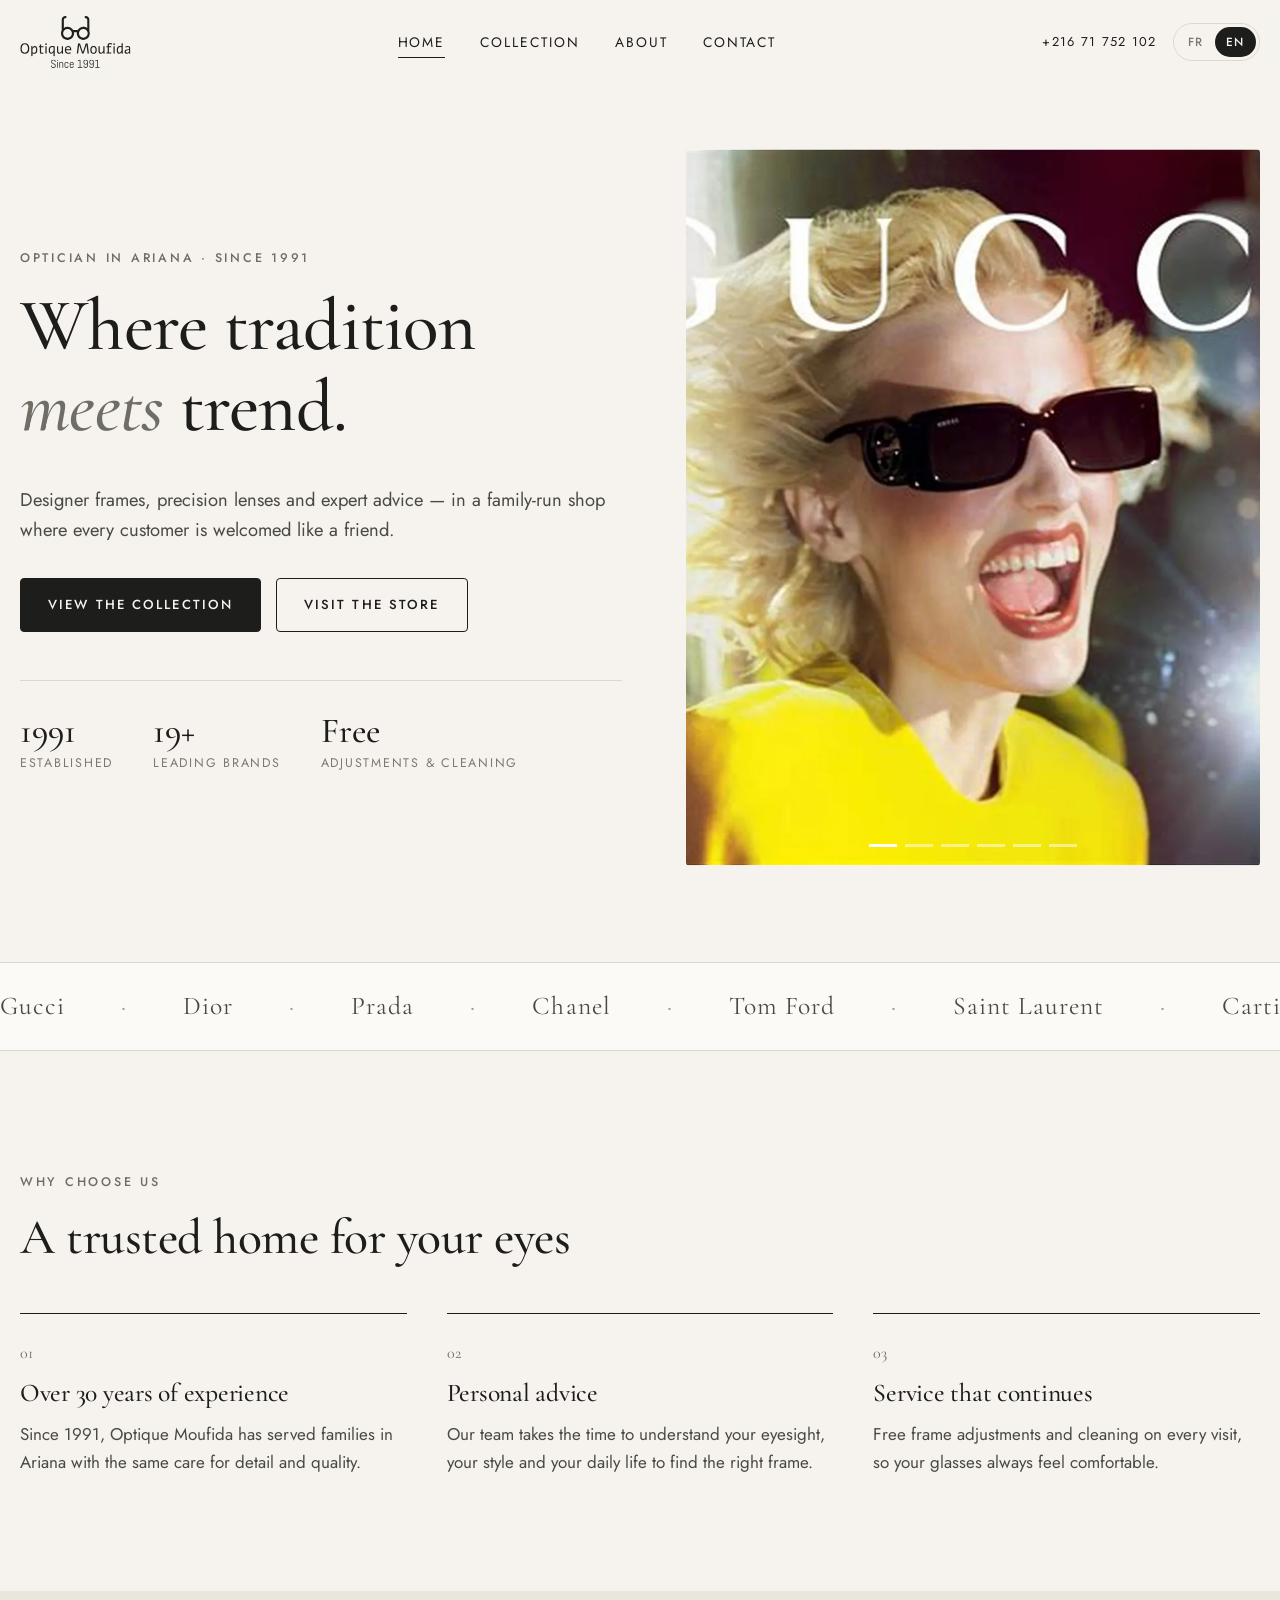
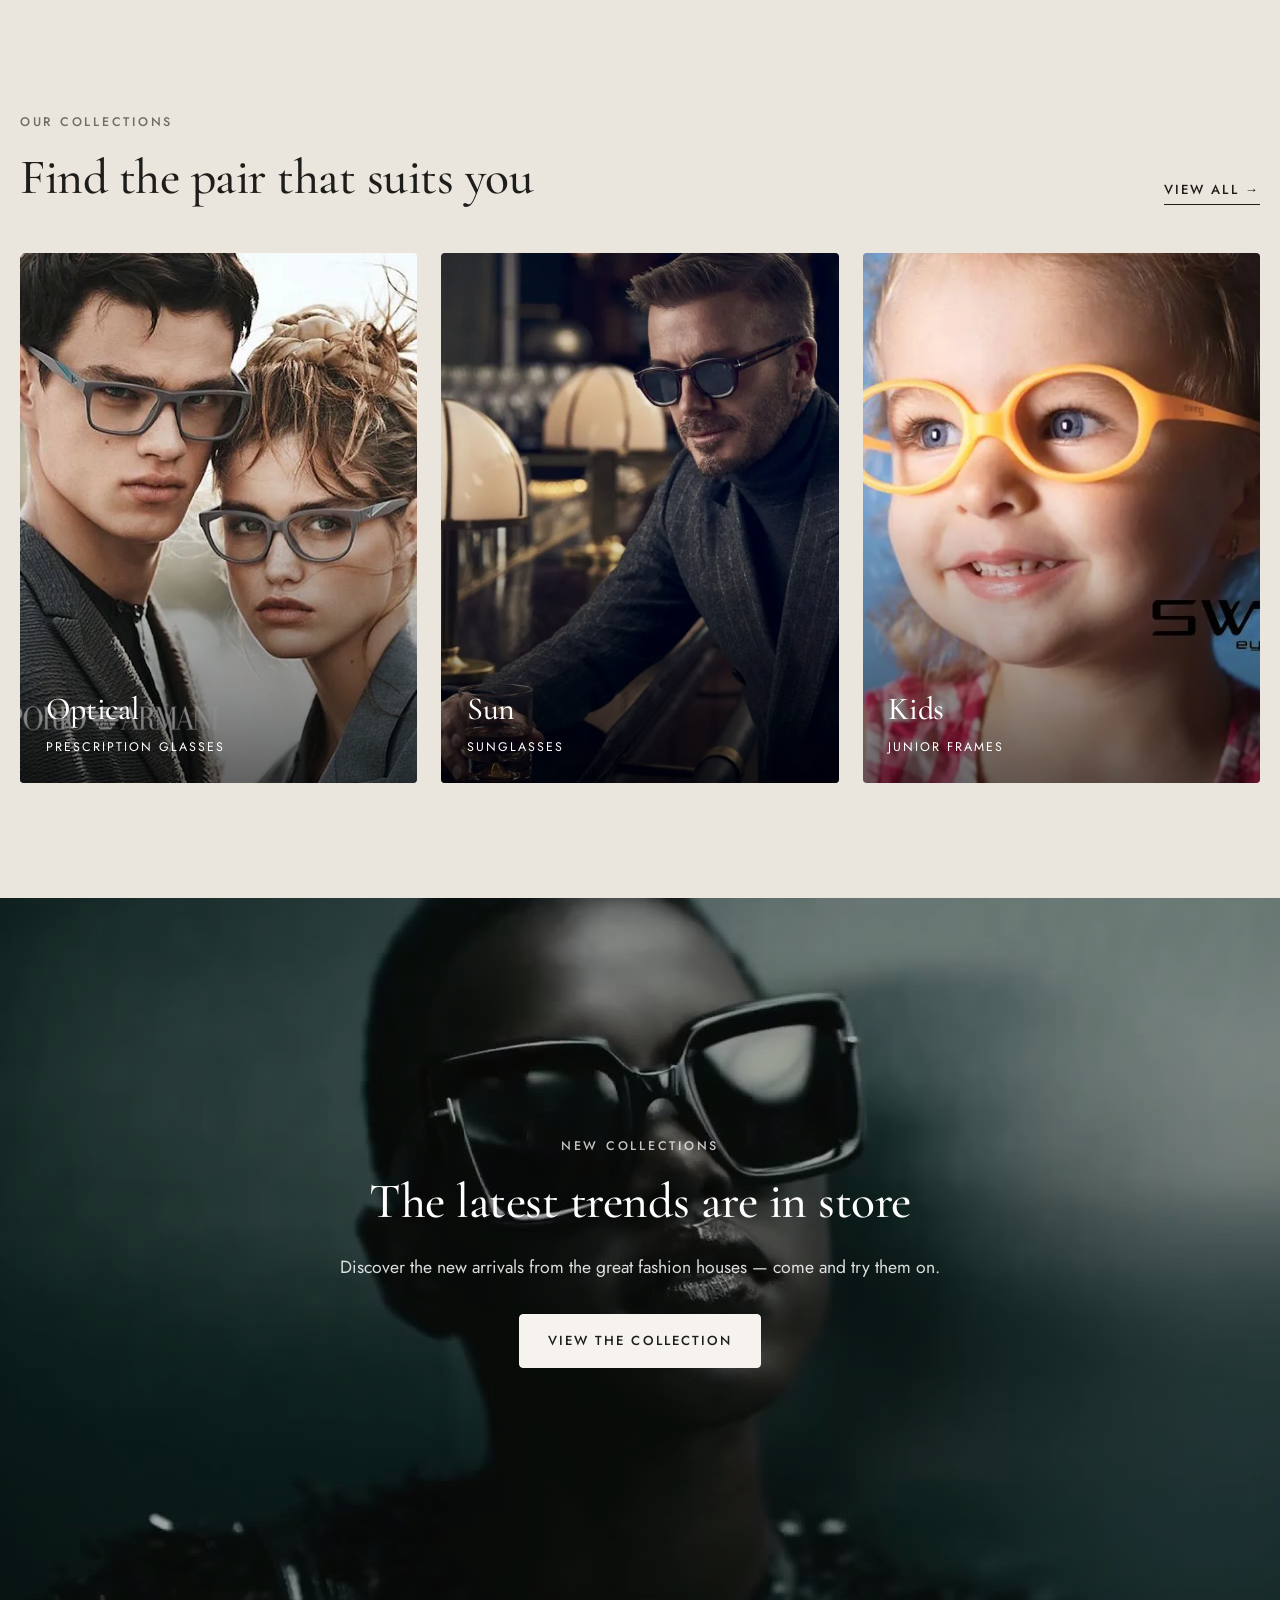
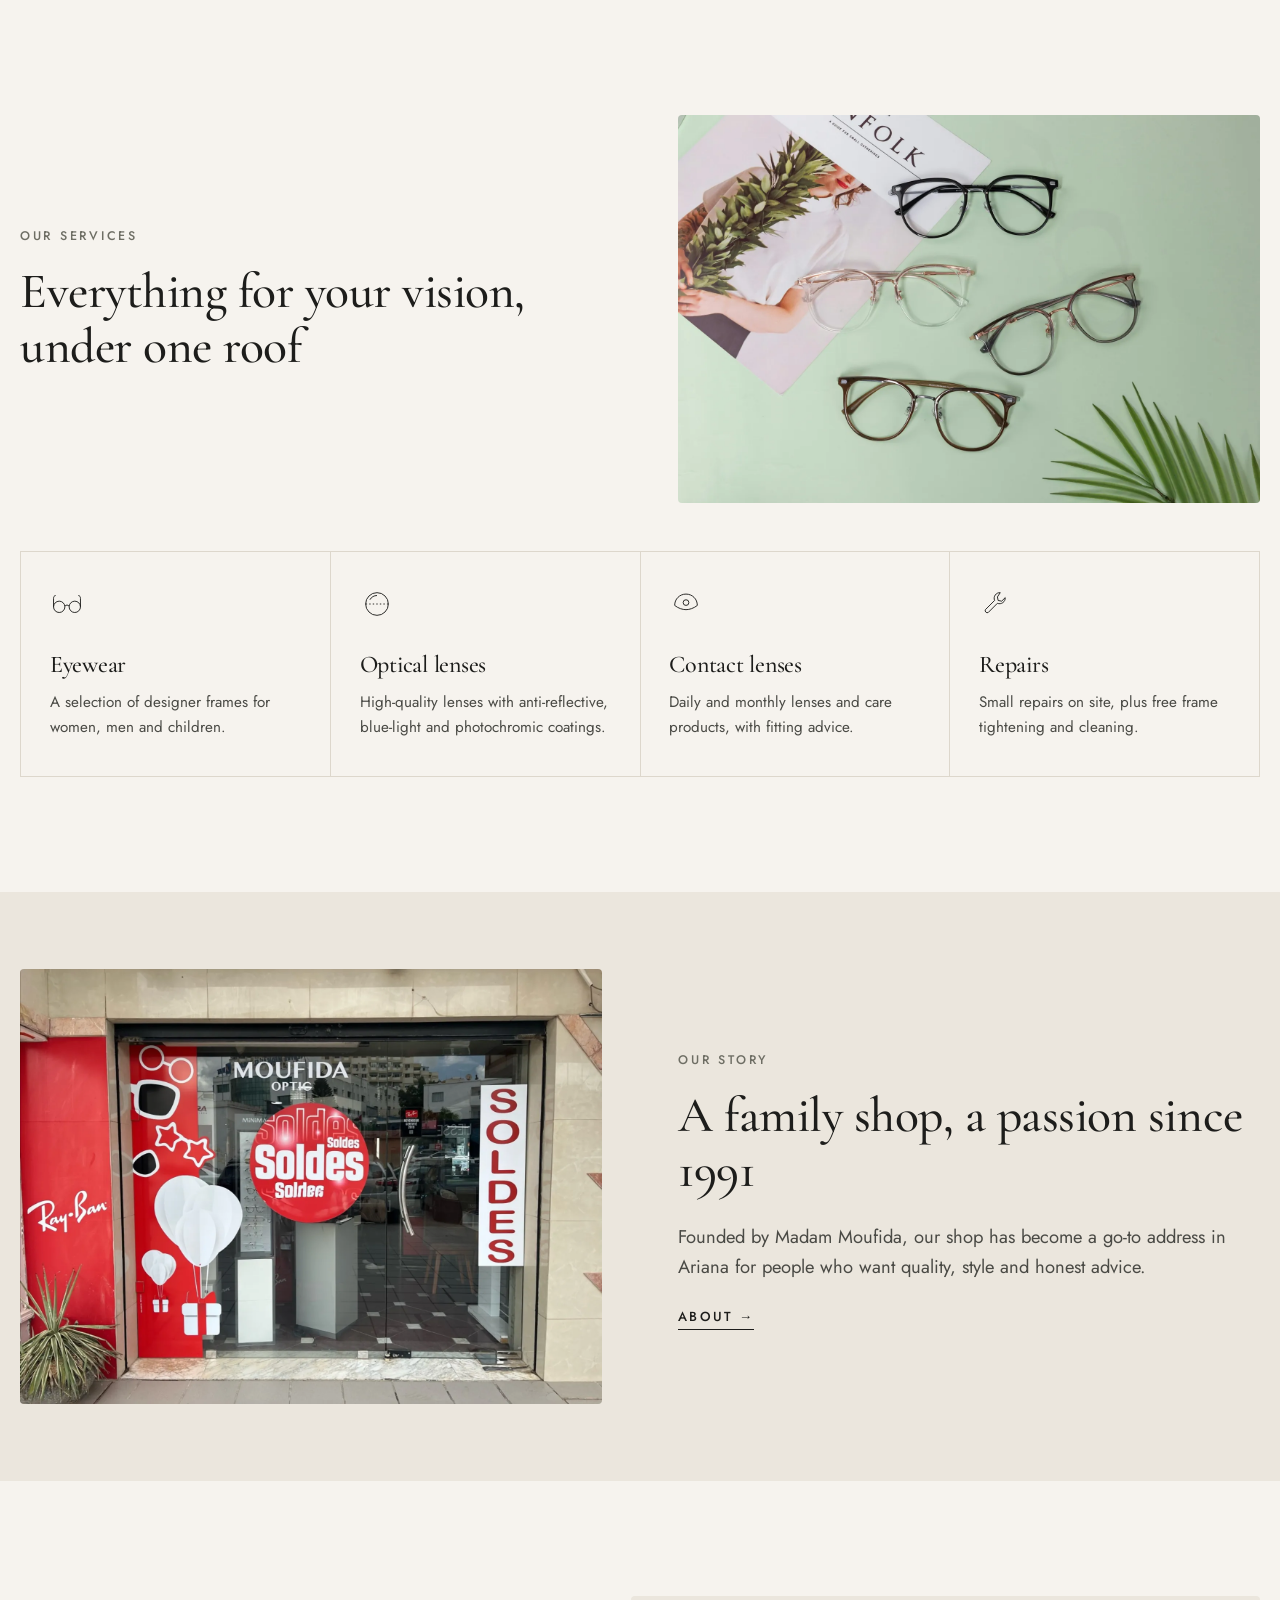
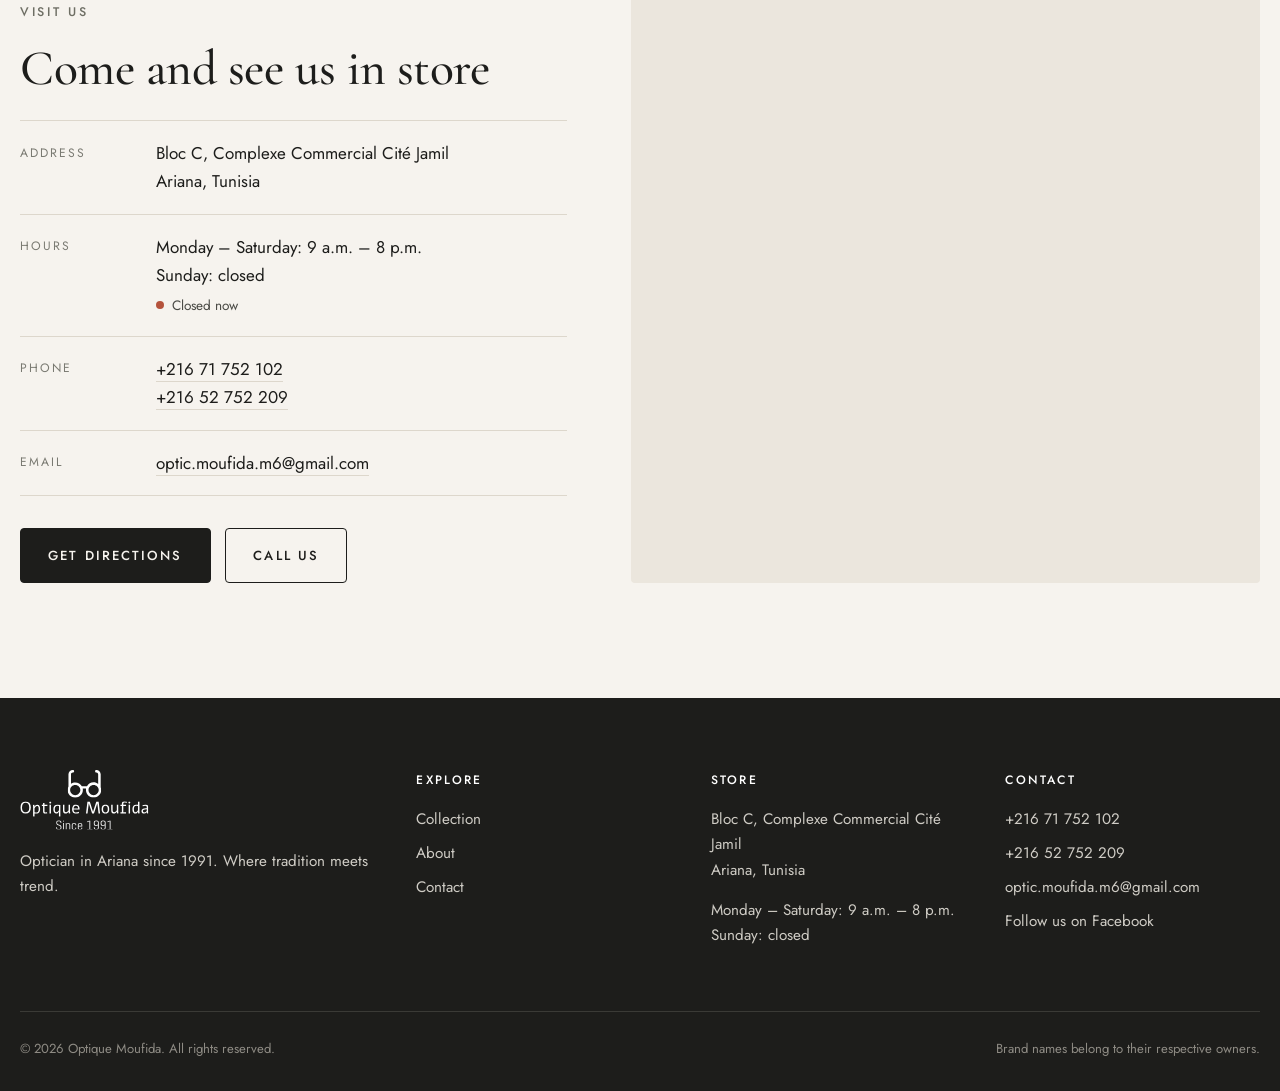
==== index.html @ 76d81406 "Bilingual (FR/EN) static website for Optique Moufida Replaces the Squarespace site: home, collection" ====
<!DOCTYPE html>
<html lang="fr" class="no-js">
<head>
<meta charset="utf-8">
<meta name="viewport" content="width=device-width, initial-scale=1">
<title>Optique Moufida — Opticien à Ariana depuis 1991</title>
<meta name="description" content="Opticien à Ariana depuis 1991 : lunettes de vue, solaires et enfants des plus grandes marques, verres correcteurs, lentilles et réparations.">
<link rel="canonical" href="https://www.opticmoufida.com/">
<meta property="og:type" content="website">
<meta property="og:title" content="Optique Moufida — Opticien à Ariana depuis 1991">
<meta property="og:description" content="Opticien à Ariana depuis 1991 : lunettes de vue, solaires et enfants des plus grandes marques, verres correcteurs, lentilles et réparations.">
<meta property="og:image" content="https://www.opticmoufida.com/assets/img/frames-flatlay.webp">
<meta property="og:url" content="https://www.opticmoufida.com/">
<meta name="theme-color" content="#f6f3ee">
<link rel="icon" type="image/png" sizes="32x32" href="/assets/img/icon-32.png">
<link rel="apple-touch-icon" href="/assets/img/icon-180.png">
<link rel="preconnect" href="https://fonts.googleapis.com">
<link rel="preconnect" href="https://fonts.gstatic.com" crossorigin>
<link href="https://fonts.googleapis.com/css2?family=Cormorant+Garamond:ital,wght@0,400;0,500;0,600;1,400;1,500&family=Jost:wght@300;400;500&display=swap" rel="stylesheet">
<link rel="stylesheet" href="/assets/css/style.css">
<script type="application/ld+json">
{"@context":"https://schema.org","@type":"Optician","name":"Optique Moufida","url":"https://www.opticmoufida.com","image":"https://www.opticmoufida.com/assets/img/store-front.webp","logo":"https://www.opticmoufida.com/assets/img/icon-512.png","telephone":"+21671752102","email":"optic.moufida.m6@gmail.com","foundingDate":"1991","address":{"@type":"PostalAddress","streetAddress":"Bloc C, Complexe Commercial Cité Jamil","addressLocality":"Ariana","addressCountry":"TN"},"geo":{"@type":"GeoCoordinates","latitude":36.8475875,"longitude":10.1664531},"openingHoursSpecification":[{"@type":"OpeningHoursSpecification","dayOfWeek":["Monday","Tuesday","Wednesday","Thursday","Friday","Saturday"],"opens":"09:00","closes":"20:00"}],"sameAs":["https://www.facebook.com/OptiqueMoufida/"]}
</script>
</head>
<body data-title="meta.home.title">
<a class="skip-link" href="#main" data-i18n="skip">Aller au contenu</a>
<header class="site-header">
  <div class="container header-inner">
    <a class="brand" href="/" aria-label="Optique Moufida"><img src="/assets/img/logo-dark.svg" alt="Optique Moufida — Since 1991" width="156" height="73"></a>
    <nav class="nav" id="site-nav" aria-label="Main">
      <a href="/" data-i18n="nav.home" aria-current="page">Accueil</a>
      <a href="/collection" data-i18n="nav.collection">Collection</a>
      <a href="/about" data-i18n="nav.about">À propos</a>
      <a href="/contact" data-i18n="nav.contact">Contact</a>
    </nav>
    <div class="header-tools">
      <a class="header-call" href="tel:+21671752102">+216 71 752 102</a>
      <div class="lang-switch" role="group" aria-label="Langue / Language">
        <button type="button" data-lang="fr" aria-pressed="true">FR</button>
        <button type="button" data-lang="en" aria-pressed="false">EN</button>
      </div>
      <button class="menu-toggle" type="button" aria-controls="site-nav" aria-expanded="false" data-i18n-attr="aria-label:nav.menu" aria-label="Menu"><span></span><span></span><span></span></button>
    </div>
  </div>
</header>

<main id="main">
<section class="hero">
  <div class="container hero-grid">
    <div>
      <span class="eyebrow" data-i18n="home.eyebrow">Opticien à Ariana · Depuis 1991</span>
      <h1 data-i18n-html="home.title">Là où la tradition <em>rencontre</em> la tendance.</h1>
      <p class="lead" data-i18n="home.lead">Montures de créateurs, verres de précision et conseils d'experts — dans une boutique familiale où chaque client est accueilli comme un ami.</p>
      <div class="btn-row">
        <a class="btn" href="/collection" data-i18n="home.cta.collection">Voir la collection</a>
        <a class="btn btn--ghost" href="#visit" data-i18n="home.cta.visit">Nous rendre visite</a>
      </div>
      <div class="hero-meta">
        <div><strong>1991</strong><span data-i18n="home.meta.years">ans d'expertise</span></div>
        <div><strong>19+</strong><span data-i18n="home.meta.brands">grandes marques</span></div>
        <div><strong data-i18n="home.meta.freeValue">Offert</strong><span data-i18n="home.meta.free">ajustage &amp; nettoyage</span></div>
      </div>
    </div>
    <div class="slideshow">
      <img src="/assets/img/hero-1.webp" alt="Gucci" class="is-active" fetchpriority="high"><img data-src="/assets/img/hero-3.webp" alt="Lacoste"><img data-src="/assets/img/hero-2.webp" alt="Dior"><img data-src="/assets/img/hero-4.webp" alt="Chanel"><img data-src="/assets/img/hero-5.webp" alt="Nano Vista"><img data-src="/assets/img/hero-6.webp" alt="Fendi">
      <div class="slide-dots"></div>
    </div>
  </div>
</section>

<div class="marquee" aria-label="Brands"><div class="marquee-track"><span>Gucci</span><span>Dior</span><span>Prada</span><span>Chanel</span><span>Tom Ford</span><span>Saint Laurent</span><span>Cartier</span><span>Fendi</span><span>Versace</span><span>Giorgio Armani</span><span>Emporio Armani</span><span>Jimmy Choo</span><span>Lacoste</span><span>Ray-Ban</span><span>Philipp Plein</span><span>David Beckham</span><span>Charriol</span><span>Polar</span><span>Nano Vista</span><span>Gucci</span><span>Dior</span><span>Prada</span><span>Chanel</span><span>Tom Ford</span><span>Saint Laurent</span><span>Cartier</span><span>Fendi</span><span>Versace</span><span>Giorgio Armani</span><span>Emporio Armani</span><span>Jimmy Choo</span><span>Lacoste</span><span>Ray-Ban</span><span>Philipp Plein</span><span>David Beckham</span><span>Charriol</span><span>Polar</span><span>Nano Vista</span></div></div>

<section class="section">
  <div class="container">
    <div class="section-head reveal">
      <div><span class="eyebrow" data-i18n="why.eyebrow">Pourquoi nous choisir</span><h2 data-i18n="why.title">Une maison de confiance pour vos yeux</h2></div>
    </div>
    <div class="features">
      <div class="feature reveal"><span class="num">01</span><h3 data-i18n="why.1.title">Plus de 30 ans d'expérience</h3><p data-i18n="why.1.text">Depuis 1991, Optique Moufida accompagne les familles d'Ariana avec le même souci du détail et de la qualité.</p></div>
      <div class="feature reveal"><span class="num">02</span><h3 data-i18n="why.2.title">Un conseil personnalisé</h3><p data-i18n="why.2.text">Notre équipe prend le temps de comprendre votre vue, votre style et votre quotidien pour trouver la monture idéale.</p></div>
      <div class="feature reveal"><span class="num">03</span><h3 data-i18n="why.3.title">Un service qui continue</h3><p data-i18n="why.3.text">Ajustage des montures et nettoyage offerts à chaque passage, pour des lunettes toujours confortables.</p></div>
    </div>
  </div>
</section>

<section class="section section--sand">
  <div class="container">
    <div class="section-head reveal">
      <div><span class="eyebrow" data-i18n="cat.eyebrow">Nos collections</span><h2 data-i18n="cat.title">Trouvez la paire qui vous ressemble</h2></div>
      <a class="link-arrow" href="/collection" data-i18n="cat.all">Tout voir</a>
    </div>
    <div class="cards">
<a class="card reveal" href="/collection#optical"><img src="/assets/img/cat-optical.webp" alt="" loading="lazy"><div class="card-body"><h3 data-i18n="cat.optical">Optique</h3><span data-i18n="cat.optical.sub">Lunettes de vue</span></div></a>
<a class="card reveal" href="/collection#sun"><img src="/assets/img/cat-sun.webp" alt="" loading="lazy"><div class="card-body"><h3 data-i18n="cat.sun">Solaire</h3><span data-i18n="cat.sun.sub">Lunettes de soleil</span></div></a>
<a class="card reveal" href="/collection#kids"><img src="/assets/img/cat-kids.webp" alt="" loading="lazy"><div class="card-body"><h3 data-i18n="cat.kids">Enfants</h3><span data-i18n="cat.kids.sub">Montures junior</span></div></a>
    </div>
  </div>
</section>

<section class="video-band">
  <video autoplay muted loop playsinline preload="metadata" poster="/assets/img/campaign-poster.jpg" aria-hidden="true">
    <source src="/assets/video/campaign.mp4" type="video/mp4">
  </video>
  <div class="content reveal">
    <span class="eyebrow" data-i18n="video.eyebrow">Nouvelles collections</span>
    <h2 data-i18n="video.title">Les dernières tendances sont en boutique</h2>
    <p data-i18n="video.text">Découvrez les nouveautés des grandes maisons, à essayer chez nous.</p>
    <div class="btn-row" style="justify-content:center"><a class="btn btn--light" href="/collection" data-i18n="home.cta.collection">Voir la collection</a></div>
  </div>
</section>

<section class="section">
  <div class="container">
    <div class="split">
      <div class="reveal">
        <span class="eyebrow" data-i18n="services.eyebrow">Nos services</span>
        <h2 data-i18n="services.title">Tout pour votre vision, sous un même toit</h2>
      </div>
      <div class="split-media reveal"><img src="/assets/img/frames-flatlay.webp" alt="" loading="lazy" width="1600" height="1068"></div>
    </div>
    <div class="services" style="margin-top:3rem">
<div class="service reveal"><svg viewBox="0 0 48 48" aria-hidden="true"><circle cx="13" cy="28" r="8"/><circle cx="35" cy="28" r="8"/><path d="M21 27c2-2 4-2 6 0M5 28V16c0-2 1-4 3-4M43 28V16c0-2-1-4-3-4"/></svg><h3 data-i18n="services.1.title">Montures</h3><p data-i18n="services.1.text">Une sélection de montures de créateurs pour femmes, hommes et enfants.</p></div>
<div class="service reveal"><svg viewBox="0 0 48 48" aria-hidden="true"><circle cx="24" cy="24" r="16"/><path d="M14 18c2-4 6-6 10-6"/><path d="M8 24h32" stroke-dasharray="2 3"/></svg><h3 data-i18n="services.2.title">Verres correcteurs</h3><p data-i18n="services.2.text">Verres de haute qualité avec traitements antireflet, anti-lumière bleue et photochromiques.</p></div>
<div class="service reveal"><svg viewBox="0 0 48 48" aria-hidden="true"><path d="M8 26c0-9 7-16 16-16s16 7 16 16"/><path d="M8 26c5 4 11 6 16 6s11-2 16-6"/><circle cx="24" cy="22" r="4"/></svg><h3 data-i18n="services.3.title">Lentilles de contact</h3><p data-i18n="services.3.text">Lentilles journalières, mensuelles et produits d'entretien, avec conseils d'adaptation.</p></div>
<div class="service reveal"><svg viewBox="0 0 48 48" aria-hidden="true"><path d="M30 8a8 8 0 0 0-8 11L9 32a3 3 0 0 0 4 4l13-13a8 8 0 0 0 11-8l-5 5-5-1-1-5z"/></svg><h3 data-i18n="services.4.title">Réparations</h3><p data-i18n="services.4.text">Petites réparations sur place, ajustage et nettoyage de vos montures offerts.</p></div>
    </div>
  </div>
</section>

<section class="section section--sand section--tight">
  <div class="container split split--reverse">
    <div class="reveal">
      <span class="eyebrow" data-i18n="about.eyebrow">Notre histoire</span>
      <h2 data-i18n="about.title">Une boutique familiale, une passion depuis 1991</h2>
      <p class="lead" data-i18n="about.lead">Fondée par Madame Moufida, notre boutique est devenue une adresse de référence à Ariana pour celles et ceux qui recherchent qualité, style et conseil sincère.</p>
      <a class="link-arrow" href="/about" data-i18n="nav.about">À propos</a>
    </div>
    <div class="split-media reveal"><img src="/assets/img/store-front.webp" alt="Optique Moufida — vitrine" loading="lazy" width="1600" height="1199"></div>
  </div>
</section>

<section class="section" id="visit">
  <div class="container visit-grid">
    <div class="reveal">
      <span class="eyebrow" data-i18n="visit.eyebrow">Nous rendre visite</span>
      <h2 data-i18n="visit.title">Passez nous voir en boutique</h2>
      <ul class="info-list">
        <li><span class="label" data-i18n="visit.address">Adresse</span><span data-i18n-html="visit.addressValue">Bloc C, Complexe Commercial Cité Jamil<br>Ariana, Tunisie</span></li>
        <li><span class="label" data-i18n="visit.hours">Horaires</span><span><span data-i18n-html="visit.hoursValue">Lundi – Samedi : 9h00 – 20h00<br>Dimanche : fermé</span><br><span class="open-status"></span></span></li>
        <li><span class="label" data-i18n="visit.phone">Téléphone</span><span><a href="tel:+21671752102">+216 71 752 102</a><br><a href="tel:+21652752209">+216 52 752 209</a></span></li>
        <li><span class="label" data-i18n="visit.email">E-mail</span><span><a href="mailto:optic.moufida.m6@gmail.com">optic.moufida.m6@gmail.com</a></span></li>
      </ul>
      <div class="btn-row">
        <a class="btn" href="https://www.google.com/maps/dir/?api=1&destination=36.8475875,10.1664531" target="_blank" rel="noopener" data-i18n="visit.directions">Itinéraire</a>
        <a class="btn btn--ghost" href="tel:+21671752102" data-i18n="visit.call">Appeler</a>
      </div>
    </div>
    <div class="map reveal">
      <iframe src="https://www.google.com/maps?q=36.8475875,10.1664531&z=17&output=embed" loading="lazy" referrerpolicy="no-referrer-when-downgrade" title="Optique Moufida — Google Maps"></iframe>
    </div>
  </div>
</section>

</main>
<footer class="site-footer">
  <div class="container">
    <div class="footer-grid">
      <div>
        <img src="/assets/img/logo-white.svg" alt="Optique Moufida" width="128" height="60">
        <p data-i18n="footer.tagline">Opticien à Ariana depuis 1991. Là où la tradition rencontre la tendance.</p>
      </div>
      <div>
        <h4 data-i18n="footer.explore">Explorer</h4>
        <ul>
          <li><a href="/collection" data-i18n="nav.collection">Collection</a></li>
          <li><a href="/about" data-i18n="nav.about">À propos</a></li>
          <li><a href="/contact" data-i18n="nav.contact">Contact</a></li>
        </ul>
      </div>
      <div>
        <h4 data-i18n="footer.visit">Boutique</h4>
        <p data-i18n-html="visit.addressValue">Bloc C, Complexe Commercial Cité Jamil<br>Ariana, Tunisie</p>
        <p data-i18n-html="visit.hoursValue">Lundi – Samedi : 9h00 – 20h00<br>Dimanche : fermé</p>
      </div>
      <div>
        <h4 data-i18n="footer.contact">Contact</h4>
        <ul>
          <li><a href="tel:+21671752102">+216 71 752 102</a></li>
          <li><a href="tel:+21652752209">+216 52 752 209</a></li>
          <li><a href="mailto:optic.moufida.m6@gmail.com">optic.moufida.m6@gmail.com</a></li>
          <li><a href="https://www.facebook.com/OptiqueMoufida/" target="_blank" rel="noopener" data-i18n="footer.follow">Suivez-nous sur Facebook</a></li>
        </ul>
      </div>
    </div>
    <div class="footer-bottom">
      <span>© <span data-year>2026</span> Optique Moufida. <span data-i18n="footer.rights">Tous droits réservés.</span></span>
      <span data-i18n="footer.brands">Les marques citées appartiennent à leurs propriétaires respectifs.</span>
    </div>
  </div>
</footer>
<script src="/assets/js/i18n.js"></script>
<script src="/assets/js/main.js"></script>
</body>
</html>
---- assets/css/style.css ----
/* Optique Moufida — site styles */
:root {
  --ivory: #f6f3ee;
  --paper: #fbfaf7;
  --sand: #ebe6dd;
  --ink: #1d1d1b;
  --ink-soft: #4a4a45;
  --muted: #7a7a72;
  --taupe: #97978d;
  --taupe-dark: #6e6e64;
  --line: #ddd7cc;
  --gold: #b08d57;
  --radius: 4px;
  --max: 1240px;
  --serif: "Cormorant Garamond", Georgia, "Times New Roman", serif;
  --sans: "Jost", "Helvetica Neue", Arial, sans-serif;
}

*, *::before, *::after { box-sizing: border-box; }
html { scroll-behavior: smooth; -webkit-text-size-adjust: 100%; }
body {
  margin: 0;
  background: var(--ivory);
  color: var(--ink);
  font-family: var(--sans);
  font-size: 17px;
  line-height: 1.65;
  font-weight: 400;
  -webkit-font-smoothing: antialiased;
}
img, video { max-width: 100%; display: block; }
a { color: inherit; }
p { margin: 0 0 1em; }

h1, h2, h3 {
  font-family: var(--serif);
  font-weight: 500;
  line-height: 1.1;
  margin: 0 0 .5em;
  letter-spacing: -.01em;
}
h1 { font-size: clamp(2.6rem, 6vw, 4.6rem); }
h2 { font-size: clamp(2rem, 4vw, 3.1rem); }
h3 { font-size: 1.6rem; }

.eyebrow {
  display: inline-block;
  font-size: .78rem;
  letter-spacing: .22em;
  text-transform: uppercase;
  color: var(--taupe-dark);
  margin-bottom: 1.1rem;
  font-weight: 500;
}
.lead { font-size: 1.15rem; color: var(--ink-soft); max-width: 36em; }

.container { width: min(100% - 2.5rem, var(--max)); margin-inline: auto; }
.section { padding: clamp(4rem, 9vw, 7.5rem) 0; }
.section--tight { padding: clamp(3rem, 6vw, 5rem) 0; }
.section--sand { background: var(--sand); }
.section--dark { background: var(--ink); color: var(--ivory); }
.section--dark .eyebrow { color: var(--taupe); }
.section-head { display: flex; justify-content: space-between; align-items: end; gap: 2rem; margin-bottom: 3rem; flex-wrap: wrap; }
.section-head h2 { margin: 0; }
.center { text-align: center; }
.center .lead { margin-inline: auto; }

.skip-link { position: absolute; left: -999px; top: 0; background: var(--ink); color: #fff; padding: .6rem 1rem; z-index: 100; }
.skip-link:focus { left: 1rem; }

/* Buttons */
.btn {
  display: inline-flex; align-items: center; gap: .6rem;
  padding: .95rem 1.7rem;
  border: 1px solid var(--ink);
  background: var(--ink); color: var(--ivory);
  text-decoration: none; font-size: .82rem; letter-spacing: .16em; text-transform: uppercase; font-weight: 500;
  border-radius: var(--radius);
  transition: background .25s, color .25s, border-color .25s;
  cursor: pointer;
}
.btn:hover { background: transparent; color: var(--ink); }
.btn--ghost { background: transparent; color: var(--ink); }
.btn--ghost:hover { background: var(--ink); color: var(--ivory); }
.btn--light { background: var(--ivory); color: var(--ink); border-color: var(--ivory); }
.btn--light:hover { background: transparent; color: var(--ivory); }
.btn-row { display: flex; gap: .9rem; flex-wrap: wrap; margin-top: 2rem; }
.link-arrow { text-decoration: none; font-size: .82rem; letter-spacing: .16em; text-transform: uppercase; font-weight: 500; border-bottom: 1px solid currentColor; padding-bottom: .2rem; }
.link-arrow::after { content: " →"; }

/* Header */
.site-header {
  position: sticky; top: 0; z-index: 50;
  background: rgba(246, 243, 238, .92);
  backdrop-filter: blur(10px); -webkit-backdrop-filter: blur(10px);
  border-bottom: 1px solid transparent;
  transition: border-color .3s;
}
.site-header.is-scrolled { border-bottom-color: var(--line); }
.header-inner { display: flex; align-items: center; justify-content: space-between; height: 84px; gap: 1.5rem; }
.brand { display: flex; align-items: center; text-decoration: none; }
.brand img { height: 52px; width: auto; }
.nav { display: flex; align-items: center; gap: 2.2rem; }
.nav a { text-decoration: none; font-size: .86rem; letter-spacing: .14em; text-transform: uppercase; position: relative; padding: .3rem 0; }
.nav a::after { content: ""; position: absolute; left: 0; bottom: 0; width: 0; height: 1px; background: currentColor; transition: width .3s; }
.nav a:hover::after, .nav a[aria-current="page"]::after { width: 100%; }
.header-tools { display: flex; align-items: center; gap: 1rem; }
.lang-switch { display: flex; border: 1px solid var(--line); border-radius: 999px; padding: 3px; }
.lang-switch button {
  border: 0; background: transparent; font: inherit; font-size: .74rem; letter-spacing: .12em; font-weight: 500;
  padding: .35rem .7rem; border-radius: 999px; cursor: pointer; color: var(--muted);
}
.lang-switch button[aria-pressed="true"] { background: var(--ink); color: var(--ivory); }
.header-call { font-size: .8rem; letter-spacing: .1em; text-decoration: none; white-space: nowrap; }
.menu-toggle { display: none; background: none; border: 0; width: 44px; height: 44px; cursor: pointer; padding: 10px; }
.menu-toggle span { display: block; height: 1.5px; background: var(--ink); margin: 6px 0; transition: transform .3s, opacity .3s; }
.menu-open .menu-toggle span:nth-child(1) { transform: translateY(7.5px) rotate(45deg); }
.menu-open .menu-toggle span:nth-child(2) { opacity: 0; }
.menu-open .menu-toggle span:nth-child(3) { transform: translateY(-7.5px) rotate(-45deg); }

/* Hero */
.hero { padding: clamp(2rem, 5vw, 4rem) 0 clamp(4rem, 8vw, 6rem); }
.hero-grid { display: grid; grid-template-columns: 1.05fr 1fr; gap: clamp(2rem, 5vw, 5rem); align-items: center; }
.hero h1 em { font-style: italic; color: var(--taupe-dark); }
.hero-meta { display: flex; gap: 2.5rem; margin-top: 3rem; padding-top: 2rem; border-top: 1px solid var(--line); flex-wrap: wrap; }
.hero-meta strong { display: block; font-family: var(--serif); font-size: 2.2rem; font-weight: 500; line-height: 1; }
.hero-meta span { font-size: .78rem; letter-spacing: .14em; text-transform: uppercase; color: var(--muted); }
.slideshow { position: relative; aspect-ratio: 4 / 5; overflow: hidden; border-radius: var(--radius); background: var(--sand); }
.slideshow img { position: absolute; inset: 0; width: 100%; height: 100%; object-fit: cover; opacity: 0; transition: opacity 1.4s ease, transform 7s ease; transform: scale(1.06); }
.slideshow img.is-active { opacity: 1; transform: scale(1); }
.slide-dots { position: absolute; bottom: 1.2rem; left: 50%; transform: translateX(-50%); display: flex; gap: .5rem; z-index: 2; }
.slide-dots button { width: 28px; height: 3px; border: 0; padding: 0; background: rgba(255,255,255,.5); cursor: pointer; }
.slide-dots button.is-active { background: #fff; }

/* Brands marquee */
.marquee { border-block: 1px solid var(--line); overflow: hidden; padding: 1.4rem 0; background: var(--paper); }
.marquee-track { display: flex; gap: 3.5rem; width: max-content; animation: marquee 45s linear infinite; }
.marquee-track span { font-family: var(--serif); font-size: 1.6rem; white-space: nowrap; color: var(--ink-soft); letter-spacing: .04em; }
.marquee-track span::after { content: "·"; margin-left: 3.5rem; color: var(--taupe); }
@keyframes marquee { to { transform: translateX(-50%); } }

/* Features */
.features { display: grid; grid-template-columns: repeat(3, 1fr); gap: 2.5rem; }
.feature { border-top: 1px solid var(--ink); padding-top: 1.6rem; }
.feature .num { font-family: var(--serif); font-size: 1rem; color: var(--taupe-dark); display: block; margin-bottom: .8rem; }
.feature p { color: var(--ink-soft); margin: 0; }

/* Category cards */
.cards { display: grid; grid-template-columns: repeat(3, 1fr); gap: 1.5rem; }
.card { position: relative; display: block; overflow: hidden; border-radius: var(--radius); aspect-ratio: 3 / 4; text-decoration: none; color: #fff; background: var(--sand); }
.card img { width: 100%; height: 100%; object-fit: cover; transition: transform 1s ease; }
.card:hover img { transform: scale(1.05); }
.card::after { content: ""; position: absolute; inset: 0; background: linear-gradient(to top, rgba(0,0,0,.6), rgba(0,0,0,0) 55%); }
.card-body { position: absolute; left: 1.6rem; right: 1.6rem; bottom: 1.5rem; z-index: 1; }
.card-body h3 { margin: 0 0 .3rem; font-size: 2rem; }
.card-body span { font-size: .78rem; letter-spacing: .16em; text-transform: uppercase; }

/* Split */
.split { display: grid; grid-template-columns: 1fr 1fr; gap: clamp(2rem, 6vw, 6rem); align-items: center; }
.split--reverse > :first-child { order: 2; }
.split-media { border-radius: var(--radius); overflow: hidden; }
.split-media img { width: 100%; height: 100%; object-fit: cover; }

/* Services */
.services { display: grid; grid-template-columns: repeat(4, 1fr); gap: 1px; background: var(--line); border: 1px solid var(--line); }
.service { background: var(--ivory); padding: 2.2rem 1.8rem; }
.service svg { width: 34px; height: 34px; stroke: var(--ink); fill: none; stroke-width: 1.3; margin-bottom: 1.4rem; }
.service h3 { font-size: 1.5rem; }
.service p { font-size: .95rem; color: var(--ink-soft); margin: 0; }

/* Video */
.video-band { position: relative; min-height: 78vh; display: grid; place-items: center; overflow: hidden; color: #fff; text-align: center; background: #111; }
.video-band video { position: absolute; inset: 0; width: 100%; height: 100%; object-fit: cover; opacity: .62; }
.video-band .content { position: relative; z-index: 1; padding: 2rem; max-width: 760px; }
.video-band .eyebrow { color: rgba(255,255,255,.75); }
.video-band p { color: rgba(255,255,255,.85); font-size: 1.1rem; }

/* Visit */
.visit-grid { display: grid; grid-template-columns: 1fr 1.15fr; gap: clamp(2rem, 5vw, 4.5rem); align-items: stretch; }
.info-list { list-style: none; padding: 0; margin: 0; }
.info-list li { display: grid; grid-template-columns: 120px 1fr; gap: 1rem; padding: 1.15rem 0; border-bottom: 1px solid var(--line); }
.info-list li:first-child { border-top: 1px solid var(--line); }
.info-list .label { font-size: .76rem; letter-spacing: .16em; text-transform: uppercase; color: var(--muted); padding-top: .2rem; }
.info-list a { text-decoration: none; border-bottom: 1px solid var(--line); }
.info-list a:hover { border-color: var(--ink); }
.open-status { display: inline-flex; align-items: center; gap: .5rem; font-size: .85rem; margin-top: .3rem; color: var(--ink-soft); }
.open-status::before { content: ""; width: 8px; height: 8px; border-radius: 50%; background: var(--muted); }
.open-status.is-open::before { background: #4f8a4f; }
.open-status.is-closed::before { background: #b5533c; }
.map { border-radius: var(--radius); overflow: hidden; min-height: 420px; background: var(--sand); }
.map iframe { width: 100%; height: 100%; min-height: 420px; border: 0; filter: grayscale(.35) contrast(1.02); }

/* Page hero */
.page-hero { padding: clamp(3rem, 7vw, 5.5rem) 0 clamp(2rem, 4vw, 3rem); }
.page-hero h1 { max-width: 14em; }
.banner { aspect-ratio: 7 / 2; overflow: hidden; border-radius: var(--radius); }
.banner img { width: 100%; height: 100%; object-fit: cover; object-position: center 40%; }

/* Collection */
.filters { display: flex; gap: .6rem; flex-wrap: wrap; margin-bottom: 2.5rem; }
.filters button {
  font: inherit; font-size: .8rem; letter-spacing: .14em; text-transform: uppercase; font-weight: 500;
  padding: .7rem 1.3rem; border: 1px solid var(--line); background: transparent; border-radius: 999px; cursor: pointer; color: var(--ink-soft);
  transition: all .2s;
}
.filters button:hover { border-color: var(--ink); color: var(--ink); }
.filters button[aria-pressed="true"] { background: var(--ink); border-color: var(--ink); color: var(--ivory); }
.gallery { columns: 3 280px; column-gap: 1.25rem; }
.gallery figure { margin: 0 0 1.25rem; break-inside: avoid; position: relative; overflow: hidden; border-radius: var(--radius); cursor: zoom-in; background: var(--sand); }
.gallery figure.is-hidden { display: none; }
.gallery img { width: 100%; height: auto; transition: transform .8s ease; }
.gallery figure:hover img { transform: scale(1.04); }
.gallery figcaption {
  position: absolute; left: 0; right: 0; bottom: 0; padding: 2.5rem 1.1rem .95rem; color: #fff;
  background: linear-gradient(to top, rgba(0,0,0,.55), transparent);
  display: flex; justify-content: space-between; align-items: end; gap: 1rem;
}
.gallery figcaption strong { font-family: var(--serif); font-weight: 500; font-size: 1.35rem; line-height: 1.1; }
.gallery figcaption span { font-size: .7rem; letter-spacing: .14em; text-transform: uppercase; opacity: .9; }
.brand-list { display: grid; grid-template-columns: repeat(auto-fill, minmax(190px, 1fr)); border-top: 1px solid var(--line); border-left: 1px solid var(--line); }
.brand-list li { list-style: none; padding: 1.5rem 1rem; border-right: 1px solid var(--line); border-bottom: 1px solid var(--line); font-family: var(--serif); font-size: 1.4rem; text-align: center; }
.brand-list { padding: 0; margin: 0; }
.notice { background: var(--paper); border: 1px solid var(--line); padding: 1.6rem 1.8rem; border-radius: var(--radius); display: flex; gap: 1.5rem; align-items: center; justify-content: space-between; flex-wrap: wrap; margin-bottom: 3rem; }
.notice p { margin: 0; color: var(--ink-soft); max-width: 46em; }

/* Lightbox */
.lightbox { position: fixed; inset: 0; background: rgba(20,20,18,.94); z-index: 100; display: none; align-items: center; justify-content: center; padding: 3rem 1rem; }
.lightbox.is-open { display: flex; }
.lightbox img { max-height: 86vh; max-width: min(92vw, 1100px); width: auto; border-radius: var(--radius); }
.lightbox-caption { position: absolute; bottom: 1.2rem; left: 0; right: 0; text-align: center; color: #eee; font-family: var(--serif); font-size: 1.3rem; }
.lightbox button { position: absolute; background: none; border: 0; color: #fff; font-size: 2.2rem; cursor: pointer; width: 56px; height: 56px; line-height: 1; }
.lb-close { top: .6rem; right: .8rem; }
.lb-prev { left: .5rem; top: 50%; transform: translateY(-50%); }
.lb-next { right: .5rem; top: 50%; transform: translateY(-50%); }

/* About */
.quote { font-family: var(--serif); font-size: clamp(1.8rem, 3.6vw, 2.8rem); line-height: 1.25; font-style: italic; max-width: 26em; margin: 0 auto; text-align: center; }
.team { display: grid; grid-template-columns: repeat(auto-fit, minmax(200px, 1fr)); gap: 1.25rem; }
.member { padding: 1.8rem 1.5rem; background: var(--paper); border: 1px solid var(--line); border-radius: var(--radius); }
.member .initials { width: 56px; height: 56px; border-radius: 50%; background: var(--taupe); color: #fff; display: grid; place-items: center; font-family: var(--serif); font-size: 1.4rem; margin-bottom: 1.1rem; }
.member h3 { font-size: 1.35rem; margin-bottom: .2rem; }
.member span { font-size: .78rem; letter-spacing: .14em; text-transform: uppercase; color: var(--muted); }
.timeline { display: grid; grid-template-columns: repeat(3, 1fr); gap: 2rem; }
.timeline div { border-left: 1px solid var(--taupe); padding-left: 1.4rem; }
.timeline strong { font-family: var(--serif); font-size: 2.4rem; font-weight: 500; display: block; line-height: 1; margin-bottom: .6rem; }
.timeline p { color: var(--ink-soft); margin: 0; }

/* Contact cards */
.contact-cards { display: grid; grid-template-columns: repeat(3, 1fr); gap: 1.25rem; margin-bottom: 4rem; }
.contact-card { background: var(--paper); border: 1px solid var(--line); border-radius: var(--radius); padding: 2rem 1.8rem; text-decoration: none; display: block; transition: border-color .25s, transform .25s; }
.contact-card:hover { border-color: var(--ink); transform: translateY(-2px); }
.contact-card .label { font-size: .76rem; letter-spacing: .16em; text-transform: uppercase; color: var(--muted); display: block; margin-bottom: .8rem; }
.contact-card strong { font-family: var(--serif); font-size: 1.55rem; font-weight: 500; display: block; line-height: 1.25; word-break: break-word; }
.contact-card small { display: block; margin-top: .6rem; color: var(--ink-soft); font-size: .9rem; }

/* Footer */
.site-footer { background: var(--ink); color: #cfccc5; padding: 4.5rem 0 2rem; font-size: .95rem; }
.footer-grid { display: grid; grid-template-columns: 1.4fr 1fr 1fr 1fr; gap: 2.5rem; padding-bottom: 3rem; border-bottom: 1px solid #3a3a36; }
.footer-grid img { height: 60px; width: auto; margin-bottom: 1.2rem; }
.footer-grid h4 { font-size: .76rem; letter-spacing: .18em; text-transform: uppercase; color: #fff; margin: 0 0 1.1rem; font-weight: 500; }
.footer-grid ul { list-style: none; padding: 0; margin: 0; }
.footer-grid li { margin-bottom: .55rem; }
.footer-grid a { text-decoration: none; color: #cfccc5; }
.footer-grid a:hover { color: #fff; }
.footer-bottom { display: flex; justify-content: space-between; gap: 1rem; padding-top: 1.6rem; font-size: .82rem; color: #8e8b84; flex-wrap: wrap; }

/* Reveal on scroll */
.reveal { opacity: 0; transform: translateY(24px); transition: opacity .9s ease, transform .9s ease; }
.reveal.is-visible { opacity: 1; transform: none; }
.no-js .reveal { opacity: 1; transform: none; }

/* Responsive */
@media (max-width: 1020px) {
  .header-call { display: none; }
  .services { grid-template-columns: repeat(2, 1fr); }
  .footer-grid { grid-template-columns: 1fr 1fr; }
}
@media (max-width: 860px) {
  body { font-size: 16px; }
  .menu-toggle { display: block; }
  .nav {
    position: absolute; top: 100%; left: 0; right: 0; height: calc(100vh - 84px); height: calc(100dvh - 84px);
    background: var(--ivory); border-top: 1px solid var(--line); overflow-y: auto;
    flex-direction: column; align-items: flex-start; gap: 0; padding: 1.5rem 1.25rem;
    transform: translateX(100%); transition: transform .35s ease; visibility: hidden;
  }
  .nav a { font-family: var(--serif); text-transform: none; letter-spacing: 0; font-size: 2rem; padding: .7rem 0; width: 100%; border-bottom: 1px solid var(--line); }
  .nav a::after { display: none; }
  .menu-open .nav { transform: none; visibility: visible; }
  .menu-open { overflow: hidden; }
  .hero-grid, .split, .visit-grid { grid-template-columns: 1fr; }
  .split--reverse > :first-child { order: 0; }
  .slideshow { aspect-ratio: 4 / 4.4; }
  .features, .cards, .timeline, .contact-cards { grid-template-columns: 1fr; }
  .cards .card { aspect-ratio: 4 / 3.4; }
  .banner { aspect-ratio: 16 / 7; }
  .info-list li { grid-template-columns: 1fr; gap: .2rem; }
}
@media (max-width: 560px) {
  .services { grid-template-columns: 1fr; }
  .footer-grid { grid-template-columns: 1fr; }
  .brand img { height: 44px; }
  .header-inner { height: 72px; }
  .nav { height: calc(100vh - 72px); height: calc(100dvh - 72px); }
  .hero-meta { gap: 1.2rem; display: grid; grid-template-columns: repeat(3, 1fr); }
  .hero-meta strong { font-size: 1.7rem; }
  .hero-meta span { font-size: .66rem; letter-spacing: .1em; }
}
@media (prefers-reduced-motion: reduce) {
  *, *::before, *::after { animation: none !important; transition: none !important; }
  .reveal { opacity: 1; transform: none; }
}
.hero-meta span { display: block; line-height: 1.5; margin-top: .4rem; }
@media (max-width: 560px) { .contact-card strong { font-size: 1.22rem; } }
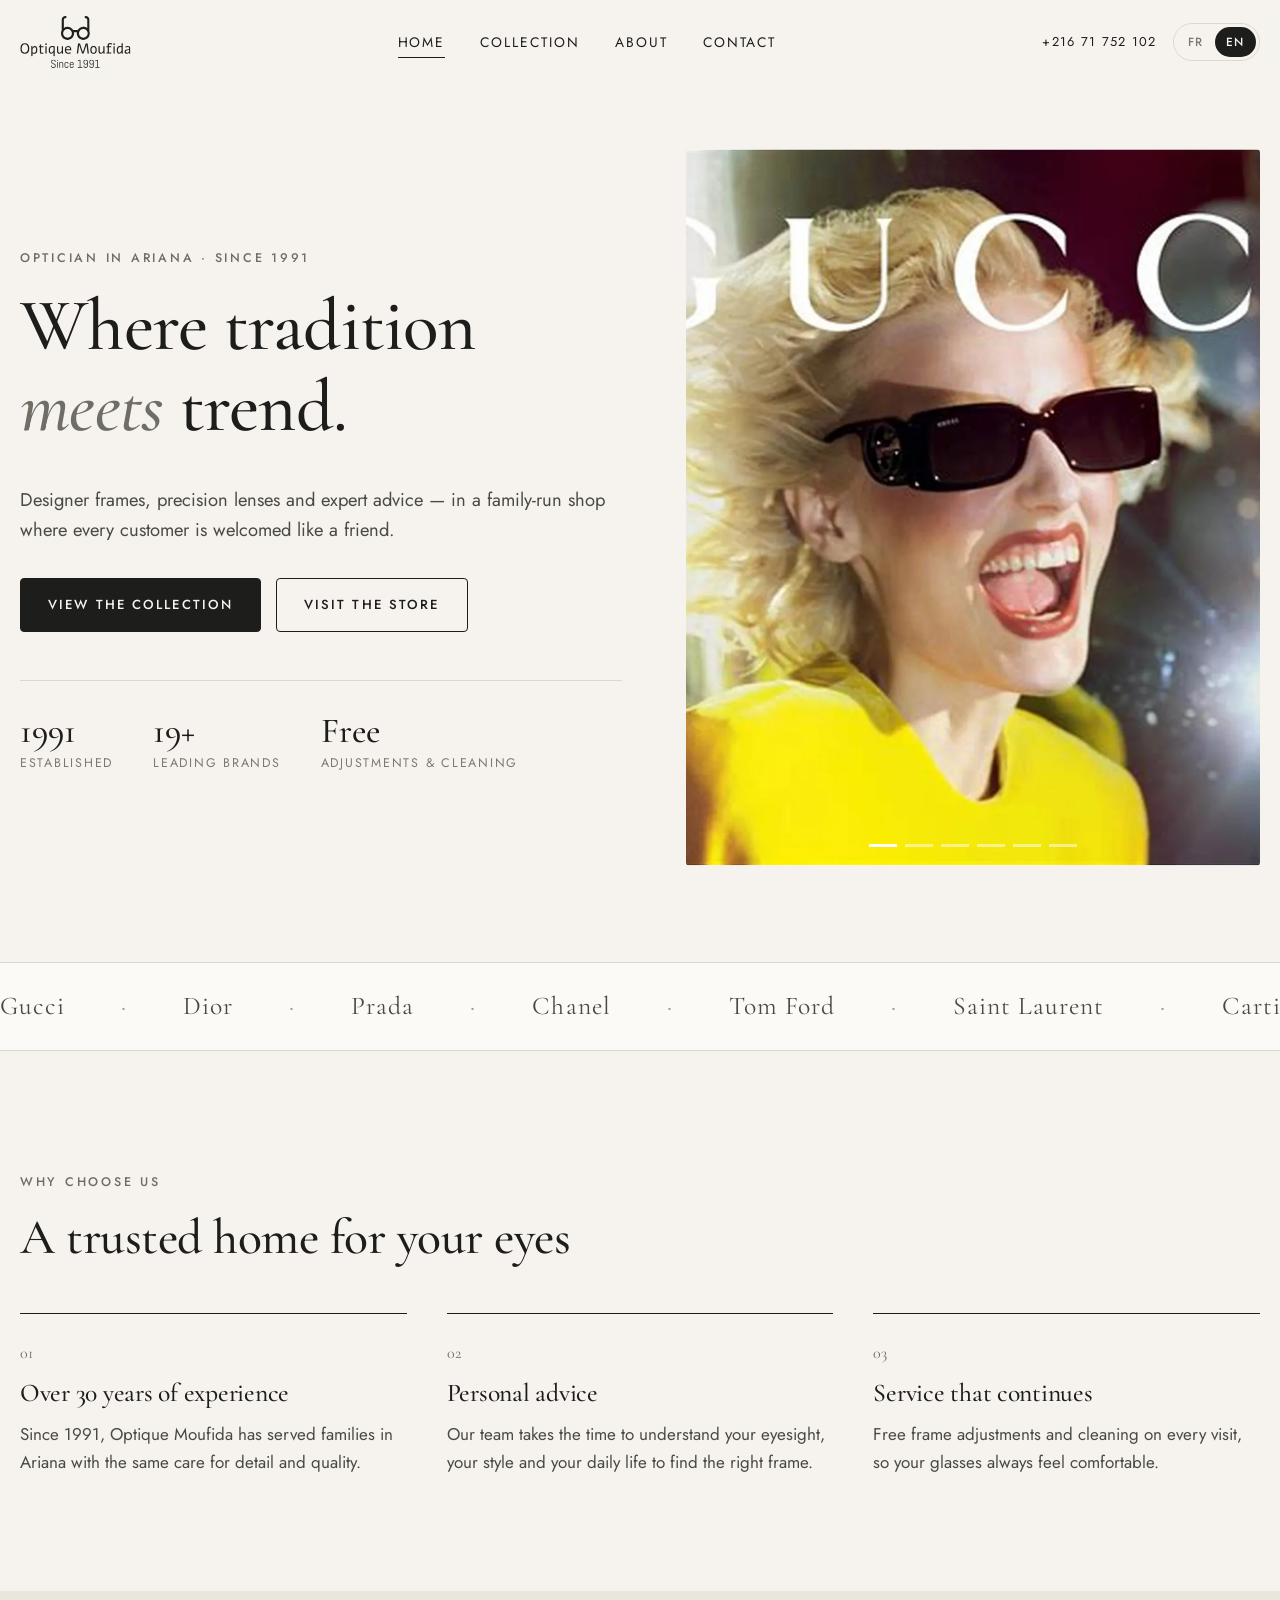
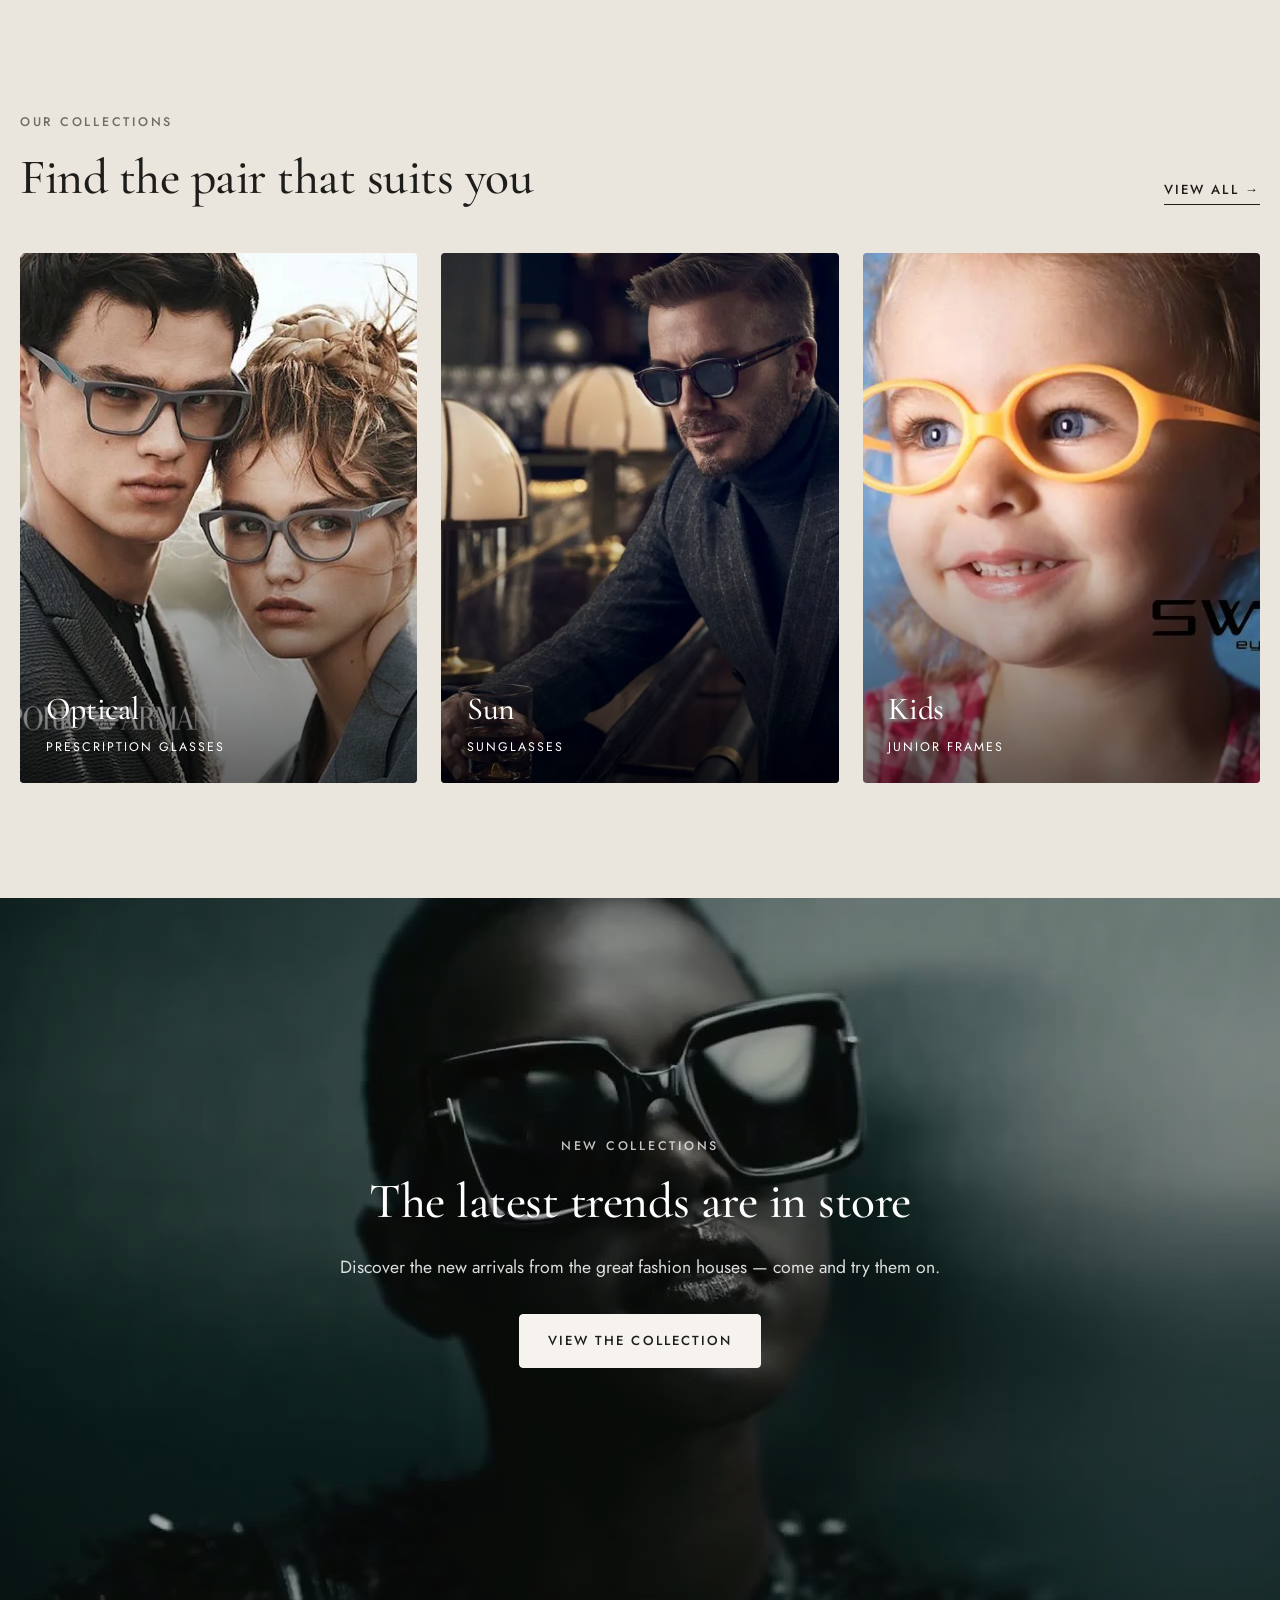
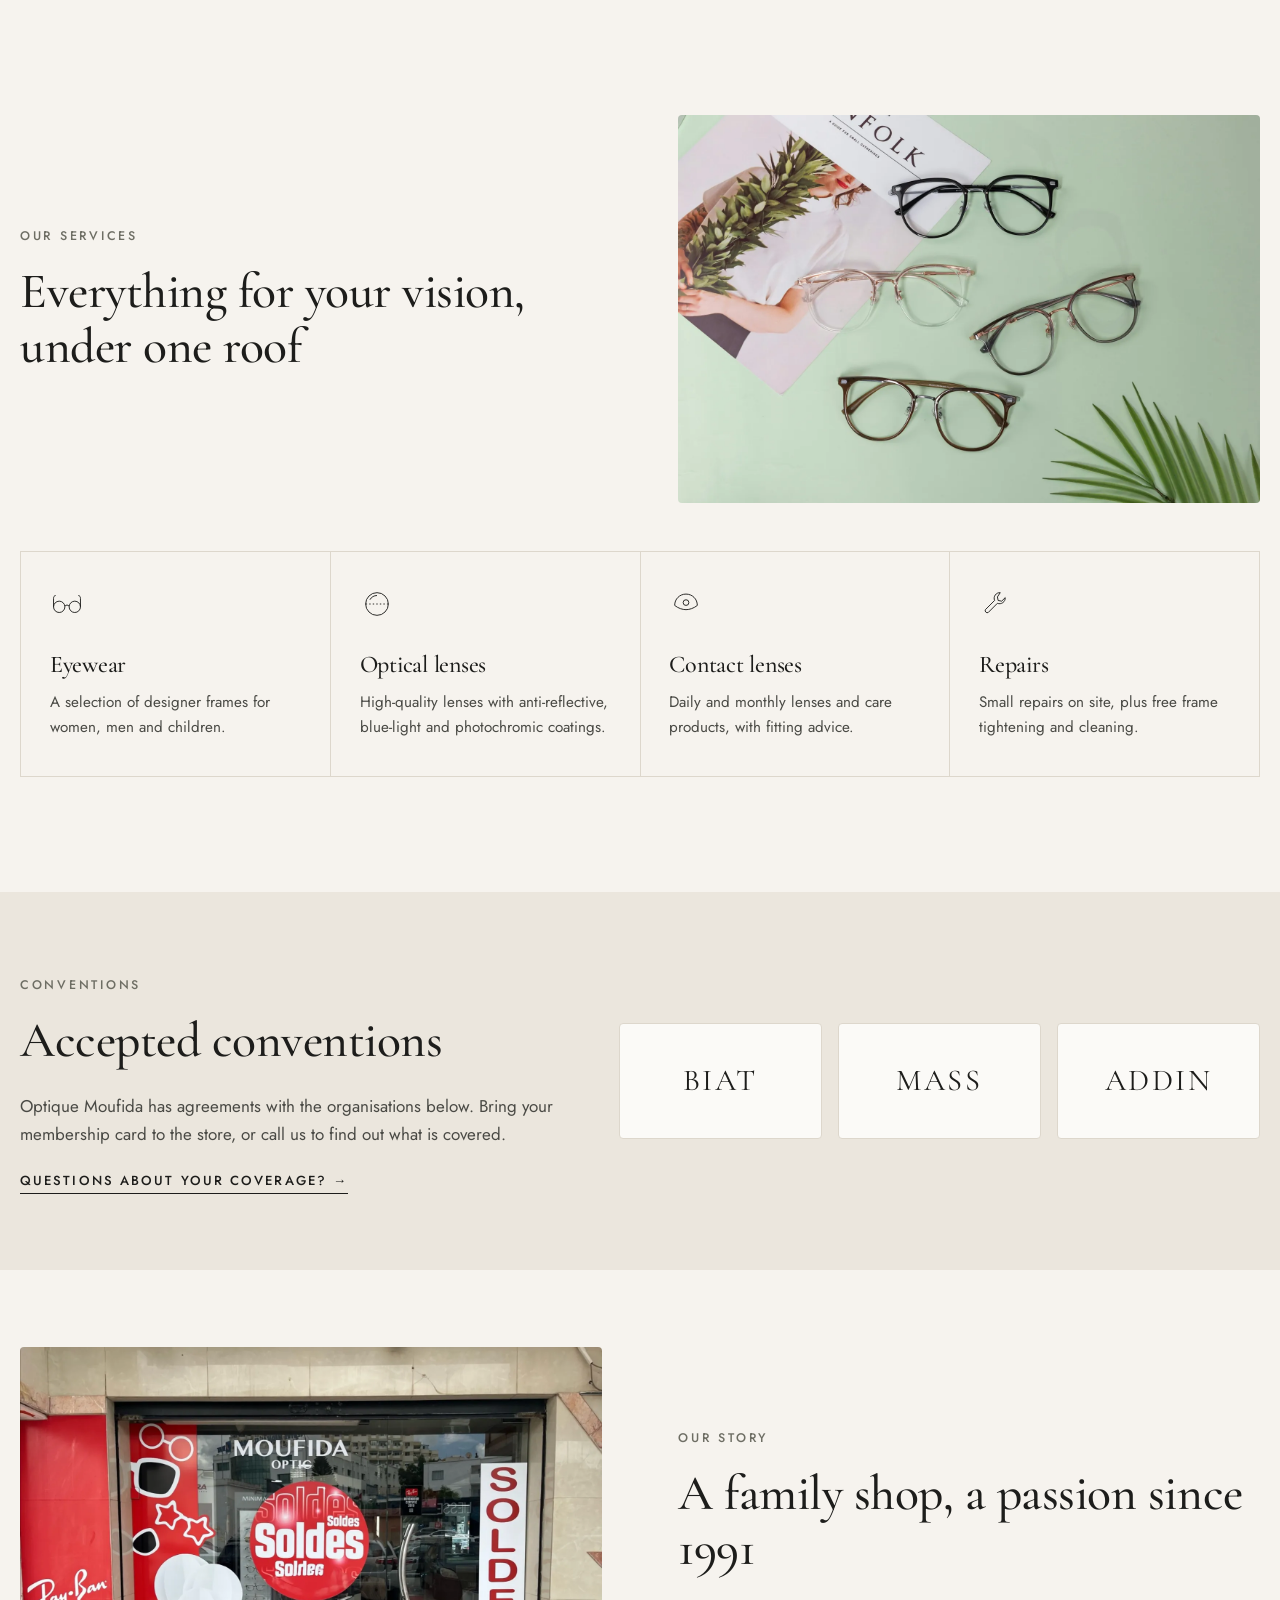
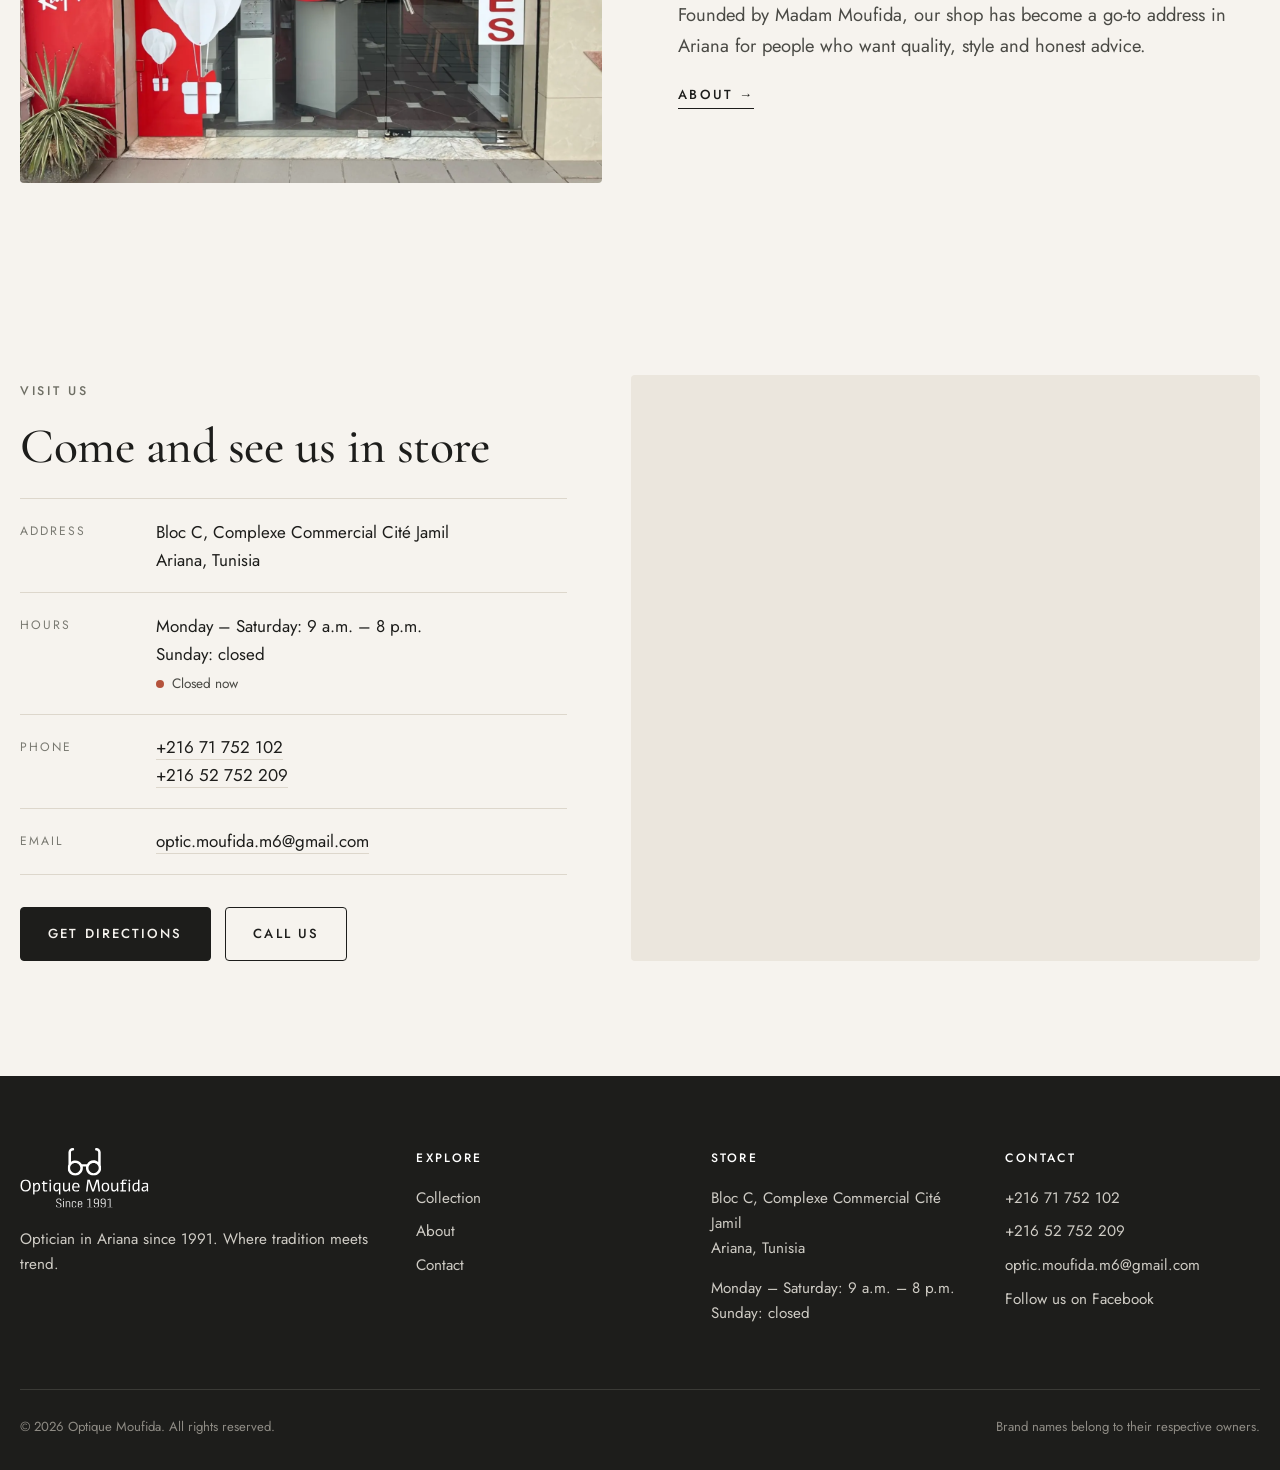
==== commit 4ae117bd: "Add accepted conventions section (BIAT, MASS, ADDIN) to home and contact Co-Authored-By: Claude Opus" ====
--- a/index.html
+++ b/index.html
@@ -127,7 +127,19 @@
   </div>
 </section>
 
-<section class="section section--sand section--tight">
+<section class="section section--sand section--tight" id="conventions">
+  <div class="container conv">
+    <div class="reveal">
+      <span class="eyebrow" data-i18n="conv.eyebrow">Conventions</span>
+      <h2 data-i18n="conv.title">Conventions acceptées</h2>
+      <p data-i18n="conv.text">Optique Moufida est conventionnée avec les organismes ci-dessous. Présentez votre carte d'adhérent en boutique, ou appelez-nous pour connaître les conditions de prise en charge.</p>
+      <a class="link-arrow" href="tel:+21671752102" data-i18n="conv.ask">Une question sur votre convention ?</a>
+    </div>
+    <ul class="conv-list reveal"><li>BIAT</li><li>MASS</li><li>ADDIN</li></ul>
+  </div>
+</section>
+
+<section class="section section--tight">
   <div class="container split split--reverse">
     <div class="reveal">
       <span class="eyebrow" data-i18n="about.eyebrow">Notre histoire</span>
--- a/assets/css/style.css
+++ b/assets/css/style.css
@@ -312,3 +312,11 @@
 }
 .hero-meta span { display: block; line-height: 1.5; margin-top: .4rem; }
 @media (max-width: 560px) { .contact-card strong { font-size: 1.22rem; } }
+
+/* Conventions */
+.conv { display: grid; grid-template-columns: 1fr 1.2fr; gap: clamp(2rem, 5vw, 5rem); align-items: center; }
+.conv-list { display: grid; grid-template-columns: repeat(3, 1fr); gap: 1rem; list-style: none; padding: 0; margin: 0; }
+.conv-list li { background: var(--paper); border: 1px solid var(--line); border-radius: var(--radius); padding: 2rem 1rem; text-align: center; font-family: var(--serif); font-size: 1.9rem; letter-spacing: .08em; }
+.conv p { color: var(--ink-soft); }
+@media (max-width: 860px) { .conv { grid-template-columns: 1fr; } }
+@media (max-width: 560px) { .conv-list li { font-size: 1.4rem; padding: 1.4rem .5rem; } }
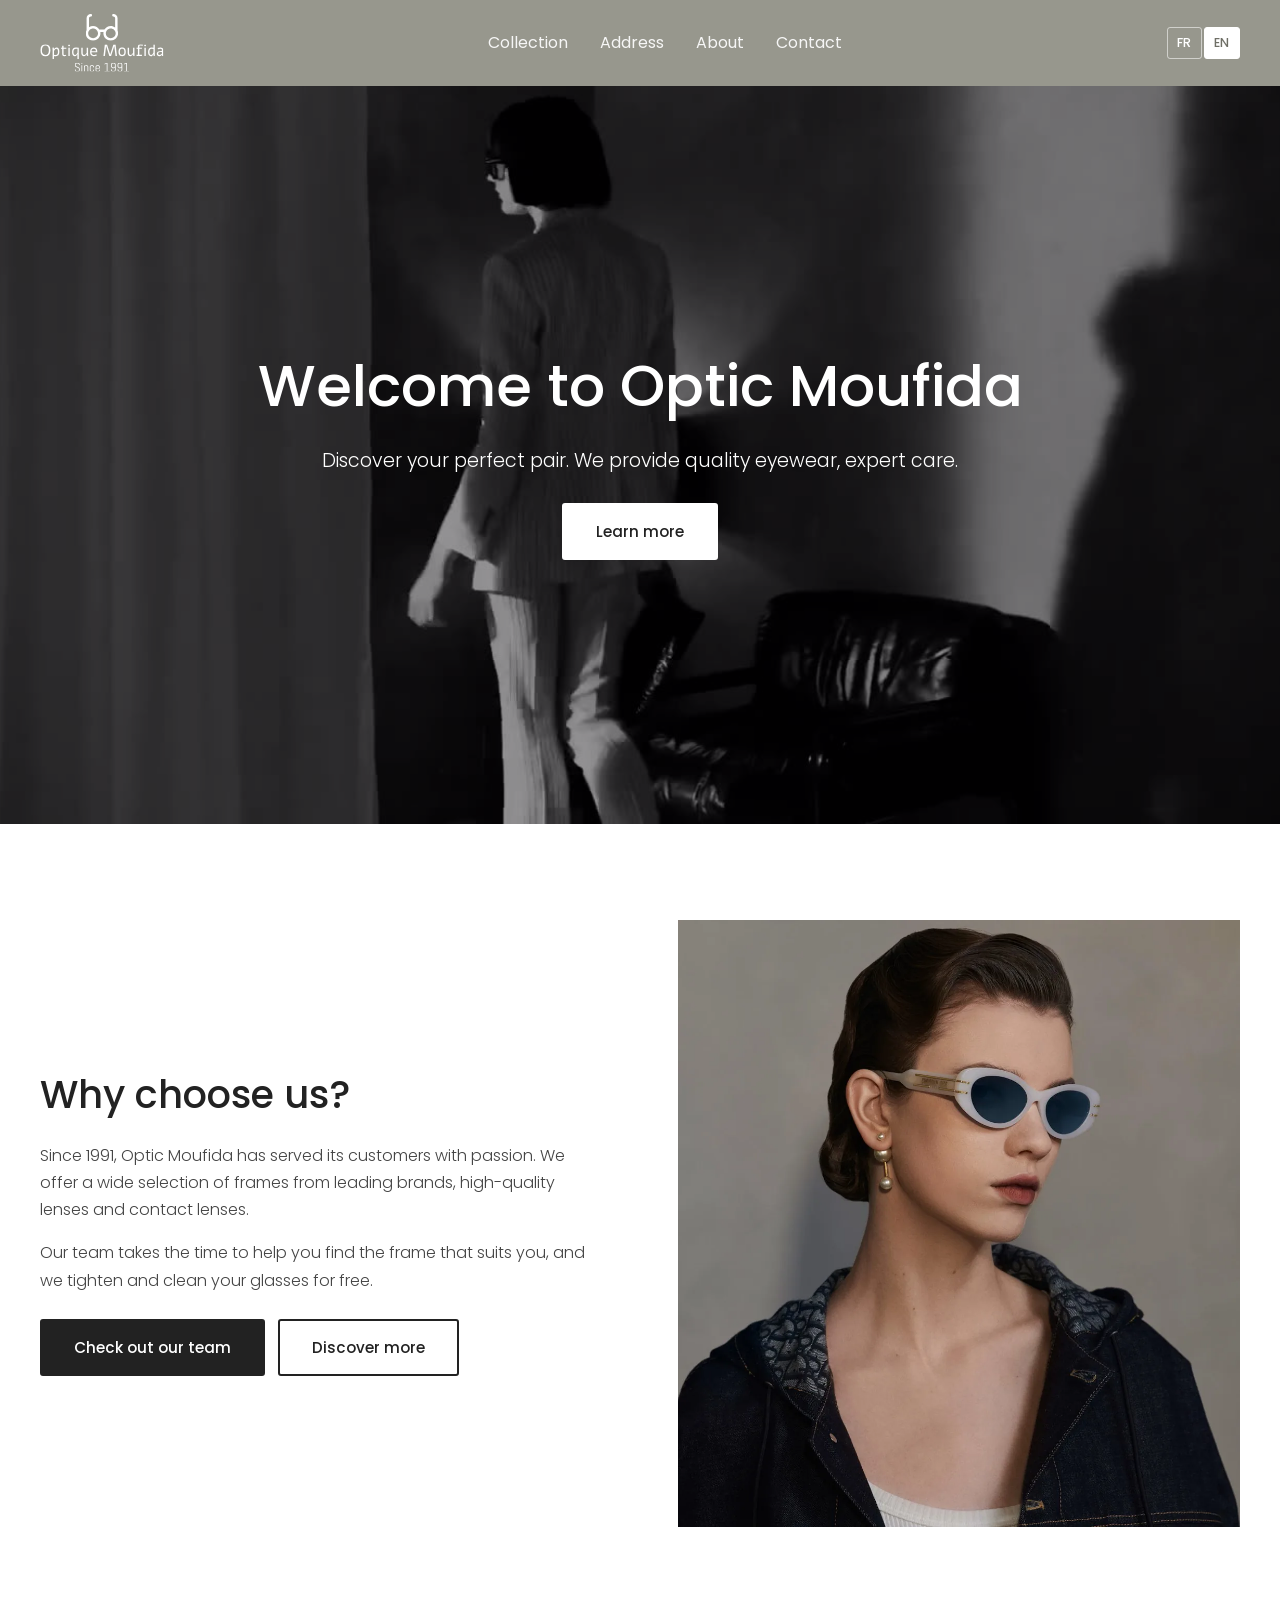
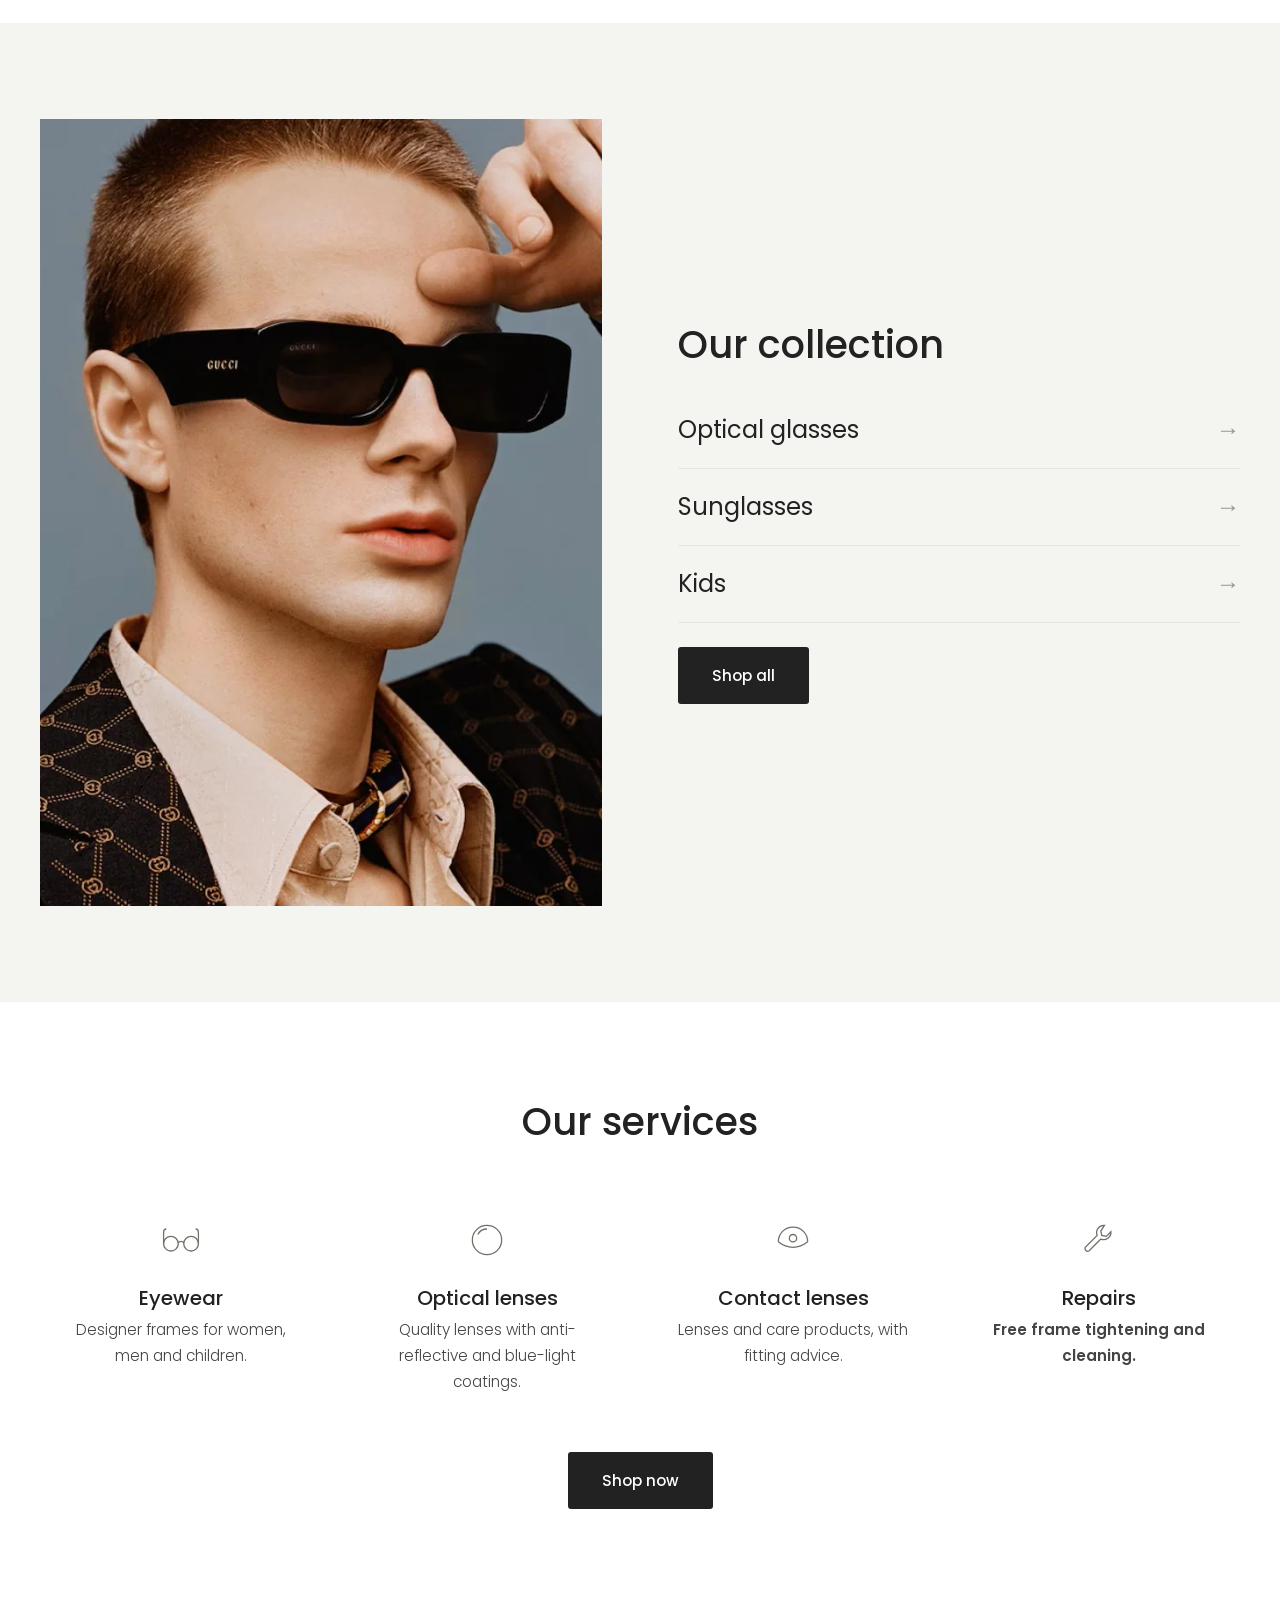
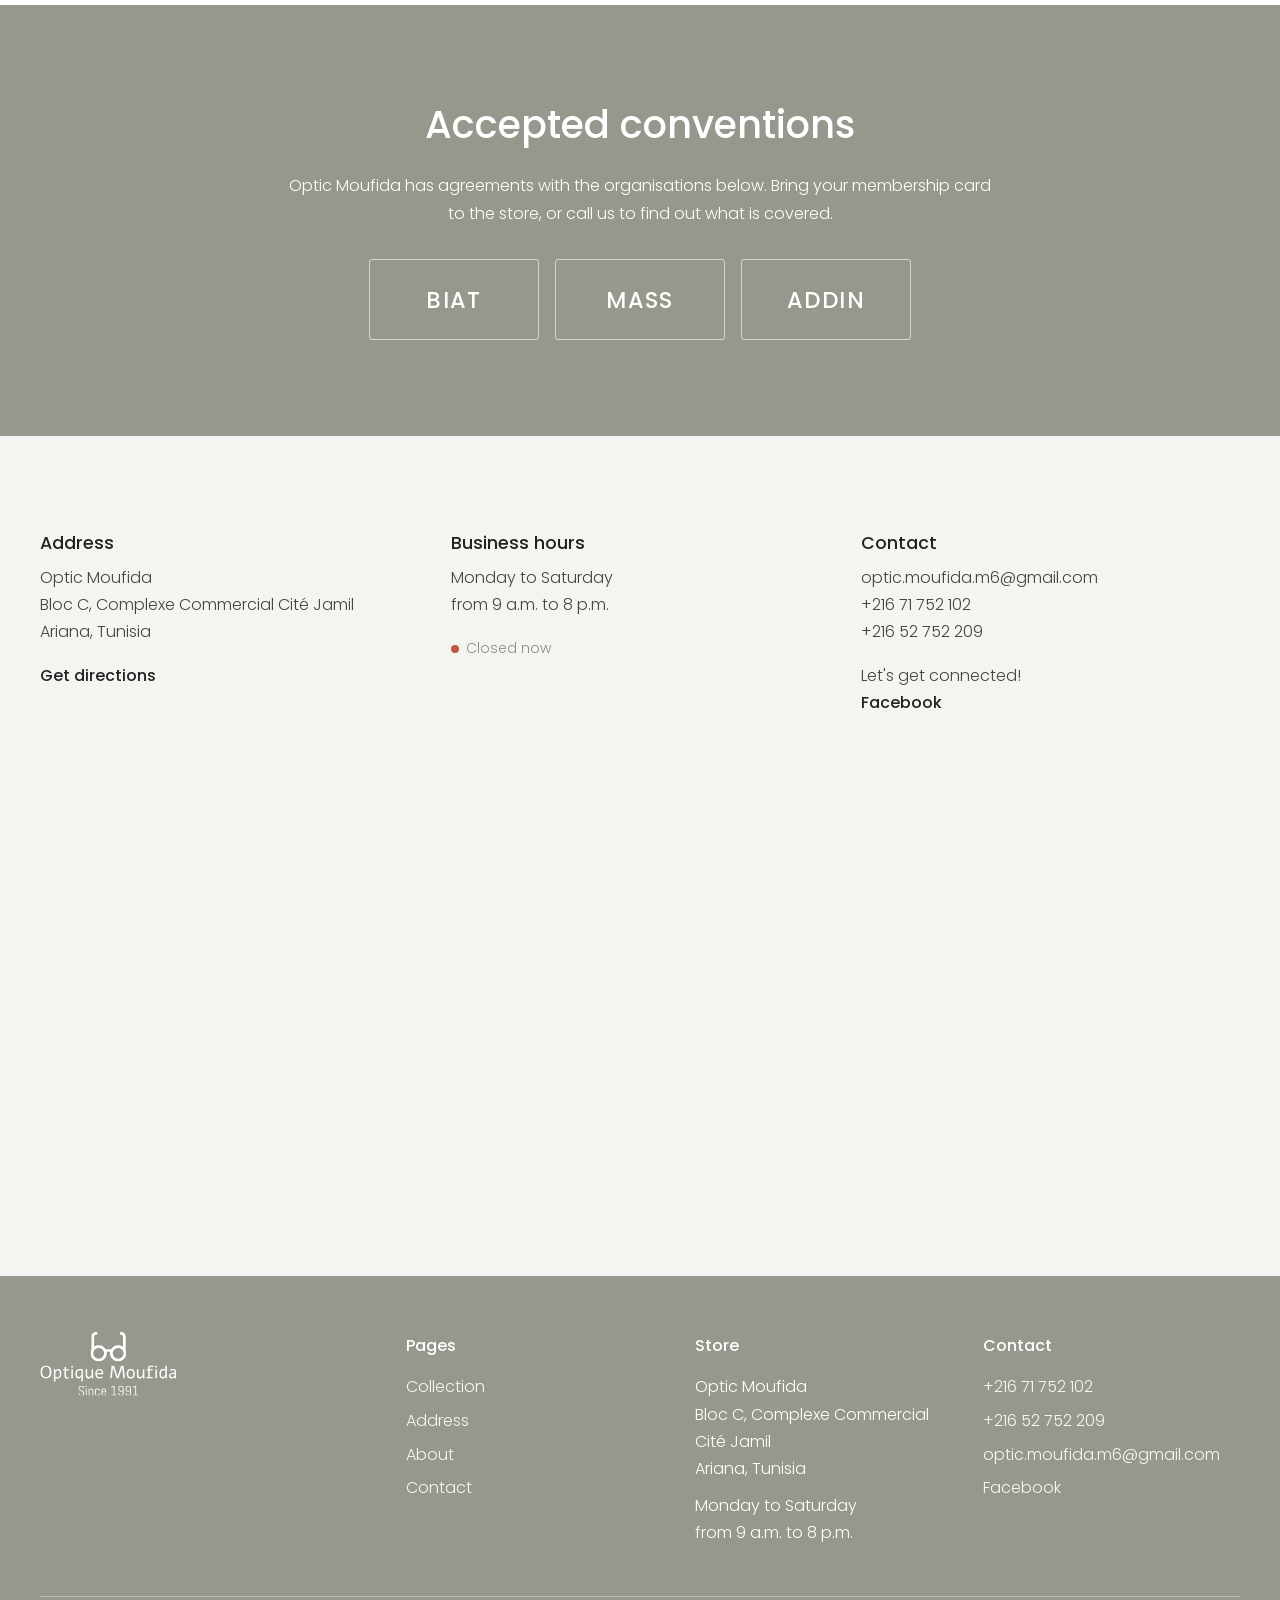
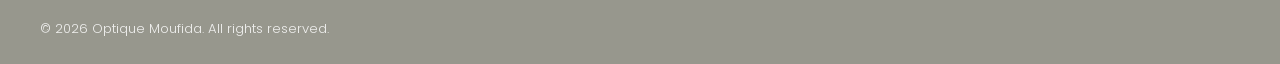
==== commit 4c10e1a8: "Redesign to match the original Squarespace site White pages with the logo grey, Poppins font, full-w" ====
--- a/index.html
+++ b/index.html
@@ -4,37 +4,35 @@
 <meta charset="utf-8">
 <meta name="viewport" content="width=device-width, initial-scale=1">
 <title>Optique Moufida — Opticien à Ariana depuis 1991</title>
-<meta name="description" content="Opticien à Ariana depuis 1991 : lunettes de vue, solaires et enfants des plus grandes marques, verres correcteurs, lentilles et réparations.">
+<meta name="description" content="Opticien à Ariana depuis 1991 : lunettes de vue, lunettes de soleil et montures enfants, verres correcteurs, lentilles de contact et réparations.">
 <link rel="canonical" href="https://www.opticmoufida.com/">
 <meta property="og:type" content="website">
 <meta property="og:title" content="Optique Moufida — Opticien à Ariana depuis 1991">
-<meta property="og:description" content="Opticien à Ariana depuis 1991 : lunettes de vue, solaires et enfants des plus grandes marques, verres correcteurs, lentilles et réparations.">
-<meta property="og:image" content="https://www.opticmoufida.com/assets/img/frames-flatlay.webp">
-<meta property="og:url" content="https://www.opticmoufida.com/">
-<meta name="theme-color" content="#f6f3ee">
-<link rel="icon" type="image/png" sizes="32x32" href="/assets/img/icon-32.png">
-<link rel="apple-touch-icon" href="/assets/img/icon-180.png">
+<meta property="og:description" content="Opticien à Ariana depuis 1991 : lunettes de vue, lunettes de soleil et montures enfants, verres correcteurs, lentilles de contact et réparations.">
+<meta property="og:image" content="https://www.opticmoufida.com/assets/img/store-front.webp">
+<meta name="theme-color" content="#97978d">
+<link rel="icon" type="image/png" sizes="32x32" href="assets/img/icon-32.png">
+<link rel="apple-touch-icon" href="assets/img/icon-180.png">
 <link rel="preconnect" href="https://fonts.googleapis.com">
 <link rel="preconnect" href="https://fonts.gstatic.com" crossorigin>
-<link href="https://fonts.googleapis.com/css2?family=Cormorant+Garamond:ital,wght@0,400;0,500;0,600;1,400;1,500&family=Jost:wght@300;400;500&display=swap" rel="stylesheet">
-<link rel="stylesheet" href="/assets/css/style.css">
+<link href="https://fonts.googleapis.com/css2?family=Poppins:ital,wght@0,300;0,400;0,500;0,600;1,400&display=swap" rel="stylesheet">
+<link rel="stylesheet" href="assets/css/style.css">
 <script type="application/ld+json">
-{"@context":"https://schema.org","@type":"Optician","name":"Optique Moufida","url":"https://www.opticmoufida.com","image":"https://www.opticmoufida.com/assets/img/store-front.webp","logo":"https://www.opticmoufida.com/assets/img/icon-512.png","telephone":"+21671752102","email":"optic.moufida.m6@gmail.com","foundingDate":"1991","address":{"@type":"PostalAddress","streetAddress":"Bloc C, Complexe Commercial Cité Jamil","addressLocality":"Ariana","addressCountry":"TN"},"geo":{"@type":"GeoCoordinates","latitude":36.8475875,"longitude":10.1664531},"openingHoursSpecification":[{"@type":"OpeningHoursSpecification","dayOfWeek":["Monday","Tuesday","Wednesday","Thursday","Friday","Saturday"],"opens":"09:00","closes":"20:00"}],"sameAs":["https://www.facebook.com/OptiqueMoufida/"]}
+{"@context":"https://schema.org","@type":"Optician","name":"Optique Moufida","url":"https://www.opticmoufida.com","image":"https://www.opticmoufida.com/assets/img/store-front.webp","telephone":"+21671752102","email":"optic.moufida.m6@gmail.com","foundingDate":"1991","address":{"@type":"PostalAddress","streetAddress":"Bloc C, Complexe Commercial Cité Jamil","addressLocality":"Ariana","addressCountry":"TN"},"geo":{"@type":"GeoCoordinates","latitude":36.8475875,"longitude":10.1664531},"openingHoursSpecification":[{"@type":"OpeningHoursSpecification","dayOfWeek":["Monday","Tuesday","Wednesday","Thursday","Friday","Saturday"],"opens":"09:00","closes":"20:00"}],"sameAs":["https://www.facebook.com/OptiqueMoufida/"]}
 </script>
 </head>
 <body data-title="meta.home.title">
 <a class="skip-link" href="#main" data-i18n="skip">Aller au contenu</a>
 <header class="site-header">
   <div class="container header-inner">
-    <a class="brand" href="/" aria-label="Optique Moufida"><img src="/assets/img/logo-dark.svg" alt="Optique Moufida — Since 1991" width="156" height="73"></a>
+    <a class="brand" href="index.html" aria-label="Optique Moufida"><img src="assets/img/logo-white.svg" alt="Optique Moufida — Since 1991" width="124" height="58"></a>
     <nav class="nav" id="site-nav" aria-label="Main">
-      <a href="/" data-i18n="nav.home" aria-current="page">Accueil</a>
-      <a href="/collection" data-i18n="nav.collection">Collection</a>
-      <a href="/about" data-i18n="nav.about">À propos</a>
-      <a href="/contact" data-i18n="nav.contact">Contact</a>
+      <a href="collection.html" data-i18n="nav.collection">Collection</a>
+      <a href="address.html" data-i18n="nav.address">Adresse</a>
+      <a href="about.html" data-i18n="nav.about">À propos</a>
+      <a href="contact.html" data-i18n="nav.contact">Contact</a>
     </nav>
     <div class="header-tools">
-      <a class="header-call" href="tel:+21671752102">+216 71 752 102</a>
       <div class="lang-switch" role="group" aria-label="Langue / Language">
         <button type="button" data-lang="fr" aria-pressed="true">FR</button>
         <button type="button" data-lang="en" aria-pressed="false">EN</button>
@@ -46,130 +44,87 @@
 
 <main id="main">
 <section class="hero">
-  <div class="container hero-grid">
-    <div>
-      <span class="eyebrow" data-i18n="home.eyebrow">Opticien à Ariana · Depuis 1991</span>
-      <h1 data-i18n-html="home.title">Là où la tradition <em>rencontre</em> la tendance.</h1>
-      <p class="lead" data-i18n="home.lead">Montures de créateurs, verres de précision et conseils d'experts — dans une boutique familiale où chaque client est accueilli comme un ami.</p>
-      <div class="btn-row">
-        <a class="btn" href="/collection" data-i18n="home.cta.collection">Voir la collection</a>
-        <a class="btn btn--ghost" href="#visit" data-i18n="home.cta.visit">Nous rendre visite</a>
-      </div>
-      <div class="hero-meta">
-        <div><strong>1991</strong><span data-i18n="home.meta.years">ans d'expertise</span></div>
-        <div><strong>19+</strong><span data-i18n="home.meta.brands">grandes marques</span></div>
-        <div><strong data-i18n="home.meta.freeValue">Offert</strong><span data-i18n="home.meta.free">ajustage &amp; nettoyage</span></div>
-      </div>
-    </div>
-    <div class="slideshow">
-      <img src="/assets/img/hero-1.webp" alt="Gucci" class="is-active" fetchpriority="high"><img data-src="/assets/img/hero-3.webp" alt="Lacoste"><img data-src="/assets/img/hero-2.webp" alt="Dior"><img data-src="/assets/img/hero-4.webp" alt="Chanel"><img data-src="/assets/img/hero-5.webp" alt="Nano Vista"><img data-src="/assets/img/hero-6.webp" alt="Fendi">
-      <div class="slide-dots"></div>
-    </div>
-  </div>
-</section>
-
-<div class="marquee" aria-label="Brands"><div class="marquee-track"><span>Gucci</span><span>Dior</span><span>Prada</span><span>Chanel</span><span>Tom Ford</span><span>Saint Laurent</span><span>Cartier</span><span>Fendi</span><span>Versace</span><span>Giorgio Armani</span><span>Emporio Armani</span><span>Jimmy Choo</span><span>Lacoste</span><span>Ray-Ban</span><span>Philipp Plein</span><span>David Beckham</span><span>Charriol</span><span>Polar</span><span>Nano Vista</span><span>Gucci</span><span>Dior</span><span>Prada</span><span>Chanel</span><span>Tom Ford</span><span>Saint Laurent</span><span>Cartier</span><span>Fendi</span><span>Versace</span><span>Giorgio Armani</span><span>Emporio Armani</span><span>Jimmy Choo</span><span>Lacoste</span><span>Ray-Ban</span><span>Philipp Plein</span><span>David Beckham</span><span>Charriol</span><span>Polar</span><span>Nano Vista</span></div></div>
-
-<section class="section">
-  <div class="container">
-    <div class="section-head reveal">
-      <div><span class="eyebrow" data-i18n="why.eyebrow">Pourquoi nous choisir</span><h2 data-i18n="why.title">Une maison de confiance pour vos yeux</h2></div>
-    </div>
-    <div class="features">
-      <div class="feature reveal"><span class="num">01</span><h3 data-i18n="why.1.title">Plus de 30 ans d'expérience</h3><p data-i18n="why.1.text">Depuis 1991, Optique Moufida accompagne les familles d'Ariana avec le même souci du détail et de la qualité.</p></div>
-      <div class="feature reveal"><span class="num">02</span><h3 data-i18n="why.2.title">Un conseil personnalisé</h3><p data-i18n="why.2.text">Notre équipe prend le temps de comprendre votre vue, votre style et votre quotidien pour trouver la monture idéale.</p></div>
-      <div class="feature reveal"><span class="num">03</span><h3 data-i18n="why.3.title">Un service qui continue</h3><p data-i18n="why.3.text">Ajustage des montures et nettoyage offerts à chaque passage, pour des lunettes toujours confortables.</p></div>
-    </div>
-  </div>
-</section>
-
-<section class="section section--sand">
-  <div class="container">
-    <div class="section-head reveal">
-      <div><span class="eyebrow" data-i18n="cat.eyebrow">Nos collections</span><h2 data-i18n="cat.title">Trouvez la paire qui vous ressemble</h2></div>
-      <a class="link-arrow" href="/collection" data-i18n="cat.all">Tout voir</a>
-    </div>
-    <div class="cards">
-<a class="card reveal" href="/collection#optical"><img src="/assets/img/cat-optical.webp" alt="" loading="lazy"><div class="card-body"><h3 data-i18n="cat.optical">Optique</h3><span data-i18n="cat.optical.sub">Lunettes de vue</span></div></a>
-<a class="card reveal" href="/collection#sun"><img src="/assets/img/cat-sun.webp" alt="" loading="lazy"><div class="card-body"><h3 data-i18n="cat.sun">Solaire</h3><span data-i18n="cat.sun.sub">Lunettes de soleil</span></div></a>
-<a class="card reveal" href="/collection#kids"><img src="/assets/img/cat-kids.webp" alt="" loading="lazy"><div class="card-body"><h3 data-i18n="cat.kids">Enfants</h3><span data-i18n="cat.kids.sub">Montures junior</span></div></a>
-    </div>
-  </div>
-</section>
-
-<section class="video-band">
-  <video autoplay muted loop playsinline preload="metadata" poster="/assets/img/campaign-poster.jpg" aria-hidden="true">
-    <source src="/assets/video/campaign.mp4" type="video/mp4">
+  <video autoplay muted loop playsinline preload="auto" poster="assets/img/hero-poster.jpg" aria-hidden="true">
+    <source src="assets/video/hero.mp4" type="video/mp4">
   </video>
-  <div class="content reveal">
-    <span class="eyebrow" data-i18n="video.eyebrow">Nouvelles collections</span>
-    <h2 data-i18n="video.title">Les dernières tendances sont en boutique</h2>
-    <p data-i18n="video.text">Découvrez les nouveautés des grandes maisons, à essayer chez nous.</p>
-    <div class="btn-row" style="justify-content:center"><a class="btn btn--light" href="/collection" data-i18n="home.cta.collection">Voir la collection</a></div>
+  <div class="content">
+    <h1 data-i18n="home.title">Bienvenue chez Optique Moufida</h1>
+    <p data-i18n="home.lead">Trouvez la paire parfaite. Des lunettes de qualité et un service expert.</p>
+    <div class="btn-row" style="justify-content:center"><a class="btn btn--white" href="about.html" data-i18n="home.cta">En savoir plus</a></div>
   </div>
 </section>
 
 <section class="section">
-  <div class="container">
-    <div class="split">
-      <div class="reveal">
-        <span class="eyebrow" data-i18n="services.eyebrow">Nos services</span>
-        <h2 data-i18n="services.title">Tout pour votre vision, sous un même toit</h2>
+  <div class="container split">
+    <div>
+      <h2 data-i18n="why.title">Pourquoi nous choisir ?</h2>
+      <p data-i18n="why.p1">Depuis 1991, Optique Moufida accompagne ses clients avec passion. Nous proposons une large sélection de montures des plus grandes marques, des verres de haute qualité et des lentilles de contact.</p>
+      <p data-i18n="why.p2">Notre équipe prend le temps de vous conseiller pour trouver la monture qui vous va, et nous assurons l'ajustage et le nettoyage gratuits de vos lunettes.</p>
+      <div class="btn-row">
+        <a class="btn" href="about.html" data-i18n="why.team">Découvrir notre équipe</a>
+        <a class="btn btn--outline" href="collection.html" data-i18n="why.more">En savoir plus</a>
       </div>
-      <div class="split-media reveal"><img src="/assets/img/frames-flatlay.webp" alt="" loading="lazy" width="1600" height="1068"></div>
     </div>
-    <div class="services" style="margin-top:3rem">
-<div class="service reveal"><svg viewBox="0 0 48 48" aria-hidden="true"><circle cx="13" cy="28" r="8"/><circle cx="35" cy="28" r="8"/><path d="M21 27c2-2 4-2 6 0M5 28V16c0-2 1-4 3-4M43 28V16c0-2-1-4-3-4"/></svg><h3 data-i18n="services.1.title">Montures</h3><p data-i18n="services.1.text">Une sélection de montures de créateurs pour femmes, hommes et enfants.</p></div>
-<div class="service reveal"><svg viewBox="0 0 48 48" aria-hidden="true"><circle cx="24" cy="24" r="16"/><path d="M14 18c2-4 6-6 10-6"/><path d="M8 24h32" stroke-dasharray="2 3"/></svg><h3 data-i18n="services.2.title">Verres correcteurs</h3><p data-i18n="services.2.text">Verres de haute qualité avec traitements antireflet, anti-lumière bleue et photochromiques.</p></div>
-<div class="service reveal"><svg viewBox="0 0 48 48" aria-hidden="true"><path d="M8 26c0-9 7-16 16-16s16 7 16 16"/><path d="M8 26c5 4 11 6 16 6s11-2 16-6"/><circle cx="24" cy="22" r="4"/></svg><h3 data-i18n="services.3.title">Lentilles de contact</h3><p data-i18n="services.3.text">Lentilles journalières, mensuelles et produits d'entretien, avec conseils d'adaptation.</p></div>
-<div class="service reveal"><svg viewBox="0 0 48 48" aria-hidden="true"><path d="M30 8a8 8 0 0 0-8 11L9 32a3 3 0 0 0 4 4l13-13a8 8 0 0 0 11-8l-5 5-5-1-1-5z"/></svg><h3 data-i18n="services.4.title">Réparations</h3><p data-i18n="services.4.text">Petites réparations sur place, ajustage et nettoyage de vos montures offerts.</p></div>
-    </div>
+    <div><img src="assets/img/feature-dior.webp" alt="Dior" width="1080" height="1168" loading="lazy"></div>
   </div>
 </section>
 
-<section class="section section--sand section--tight" id="conventions">
-  <div class="container conv">
-    <div class="reveal">
-      <span class="eyebrow" data-i18n="conv.eyebrow">Conventions</span>
-      <h2 data-i18n="conv.title">Conventions acceptées</h2>
-      <p data-i18n="conv.text">Optique Moufida est conventionnée avec les organismes ci-dessous. Présentez votre carte d'adhérent en boutique, ou appelez-nous pour connaître les conditions de prise en charge.</p>
-      <a class="link-arrow" href="tel:+21671752102" data-i18n="conv.ask">Une question sur votre convention ?</a>
+<section class="section section--grey">
+  <div class="container split split--reverse">
+    <div>
+      <h2 data-i18n="col.title">Notre collection</h2>
+      <ul class="collection-links">
+        <li><a href="collection.html#optical" data-i18n="col.optical">Lunettes de vue</a></li>
+        <li><a href="collection.html#sun" data-i18n="col.sun">Lunettes de soleil</a></li>
+        <li><a href="collection.html#kids" data-i18n="col.kids">Enfants</a></li>
+      </ul>
+      <a class="btn" href="collection.html" data-i18n="col.all">Tout voir</a>
     </div>
-    <ul class="conv-list reveal"><li>BIAT</li><li>MASS</li><li>ADDIN</li></ul>
+    <div><img src="assets/img/feature-gucci.webp" alt="Gucci" width="640" height="896" loading="lazy"></div>
   </div>
 </section>
 
-<section class="section section--tight">
-  <div class="container split split--reverse">
-    <div class="reveal">
-      <span class="eyebrow" data-i18n="about.eyebrow">Notre histoire</span>
-      <h2 data-i18n="about.title">Une boutique familiale, une passion depuis 1991</h2>
-      <p class="lead" data-i18n="about.lead">Fondée par Madame Moufida, notre boutique est devenue une adresse de référence à Ariana pour celles et ceux qui recherchent qualité, style et conseil sincère.</p>
-      <a class="link-arrow" href="/about" data-i18n="nav.about">À propos</a>
+<section class="section">
+  <div class="container center">
+    <h2 data-i18n="services.title">Nos services</h2>
+    <div class="services" style="text-align:center">
+      <div class="service"><svg viewBox="0 0 48 48" aria-hidden="true"><circle cx="13" cy="28" r="8"/><circle cx="35" cy="28" r="8"/><path d="M21 27c2-2 4-2 6 0M5 28V16c0-2 1-4 3-4M43 28V16c0-2-1-4-3-4"/></svg><h3 data-i18n="services.1.title">Montures</h3><p data-i18n-html="services.1.text">Montures de créateurs pour femmes, hommes et enfants.</p></div>
+      <div class="service"><svg viewBox="0 0 48 48" aria-hidden="true"><circle cx="24" cy="24" r="16"/><path d="M14 18c2-4 6-6 10-6"/></svg><h3 data-i18n="services.2.title">Verres correcteurs</h3><p data-i18n-html="services.2.text">Verres de qualité avec traitements antireflet et anti-lumière bleue.</p></div>
+      <div class="service"><svg viewBox="0 0 48 48" aria-hidden="true"><path d="M8 26c0-9 7-16 16-16s16 7 16 16"/><path d="M8 26c5 4 11 6 16 6s11-2 16-6"/><circle cx="24" cy="22" r="4"/></svg><h3 data-i18n="services.3.title">Lentilles de contact</h3><p data-i18n-html="services.3.text">Lentilles et produits d'entretien, avec conseils d'adaptation.</p></div>
+      <div class="service"><svg viewBox="0 0 48 48" aria-hidden="true"><path d="M30 8a8 8 0 0 0-8 11L9 32a3 3 0 0 0 4 4l13-13a8 8 0 0 0 11-8l-5 5-5-1-1-5z"/></svg><h3 data-i18n="services.4.title">Réparations</h3><p data-i18n-html="services.4.text"><strong>Serrage et nettoyage des montures gratuits.</strong></p></div>
     </div>
-    <div class="split-media reveal"><img src="/assets/img/store-front.webp" alt="Optique Moufida — vitrine" loading="lazy" width="1600" height="1199"></div>
+    <div class="btn-row" style="justify-content:center"><a class="btn" href="collection.html" data-i18n="services.cta">Voir la collection</a></div>
   </div>
 </section>
 
-<section class="section" id="visit">
-  <div class="container visit-grid">
-    <div class="reveal">
-      <span class="eyebrow" data-i18n="visit.eyebrow">Nous rendre visite</span>
-      <h2 data-i18n="visit.title">Passez nous voir en boutique</h2>
-      <ul class="info-list">
-        <li><span class="label" data-i18n="visit.address">Adresse</span><span data-i18n-html="visit.addressValue">Bloc C, Complexe Commercial Cité Jamil<br>Ariana, Tunisie</span></li>
-        <li><span class="label" data-i18n="visit.hours">Horaires</span><span><span data-i18n-html="visit.hoursValue">Lundi – Samedi : 9h00 – 20h00<br>Dimanche : fermé</span><br><span class="open-status"></span></span></li>
-        <li><span class="label" data-i18n="visit.phone">Téléphone</span><span><a href="tel:+21671752102">+216 71 752 102</a><br><a href="tel:+21652752209">+216 52 752 209</a></span></li>
-        <li><span class="label" data-i18n="visit.email">E-mail</span><span><a href="mailto:optic.moufida.m6@gmail.com">optic.moufida.m6@gmail.com</a></span></li>
-      </ul>
-      <div class="btn-row">
-        <a class="btn" href="https://www.google.com/maps/dir/?api=1&destination=36.8475875,10.1664531" target="_blank" rel="noopener" data-i18n="visit.directions">Itinéraire</a>
-        <a class="btn btn--ghost" href="tel:+21671752102" data-i18n="visit.call">Appeler</a>
+<section class="section section--brand center" id="conventions">
+  <div class="container narrow">
+    <h2 data-i18n="conv.title">Conventions acceptées</h2>
+    <p data-i18n="conv.text">Optique Moufida est conventionnée avec les organismes ci-dessous. Présentez votre carte d'adhérent en boutique, ou appelez-nous pour connaître les conditions de prise en charge.</p>
+    <ul class="conv-list"><li>BIAT</li><li>MASS</li><li>ADDIN</li></ul>
+  </div>
+</section>
+
+<section class="section section--grey" id="visit">
+  <div class="container">
+    <div class="info-cols">
+      <div>
+        <h3 data-i18n="visit.address">Adresse</h3>
+        <p data-i18n-html="visit.addressValue">Optique Moufida<br>Bloc C, Complexe Commercial Cité Jamil<br>Ariana, Tunisie</p>
+        <a class="text-link" href="https://www.google.com/maps/dir/?api=1&destination=36.8475875,10.1664531" target="_blank" rel="noopener" data-i18n="visit.directions">Itinéraire</a>
+      </div>
+      <div>
+        <h3 data-i18n="visit.hours">Horaires</h3>
+        <p data-i18n-html="visit.hoursValue">Du lundi au samedi<br>de 9h à 20h</p>
+        <span class="open-status"></span>
+      </div>
+      <div>
+        <h3 data-i18n="visit.contact">Contact</h3>
+        <p><a href="mailto:optic.moufida.m6@gmail.com">optic.moufida.m6@gmail.com</a><br><a href="tel:+21671752102">+216 71 752 102</a><br><a href="tel:+21652752209">+216 52 752 209</a></p>
+        <p><span data-i18n="visit.social">Restons connectés !</span><br><a class="text-link" href="https://www.facebook.com/OptiqueMoufida/" target="_blank" rel="noopener">Facebook</a></p>
       </div>
     </div>
-    <div class="map reveal">
-      <iframe src="https://www.google.com/maps?q=36.8475875,10.1664531&z=17&output=embed" loading="lazy" referrerpolicy="no-referrer-when-downgrade" title="Optique Moufida — Google Maps"></iframe>
-    </div>
+    <div class="map"><iframe src="https://www.google.com/maps?q=36.8475875,10.1664531&z=17&output=embed" loading="lazy" referrerpolicy="no-referrer-when-downgrade" title="Google Maps"></iframe></div>
   </div>
 </section>
 
@@ -177,22 +132,20 @@
 <footer class="site-footer">
   <div class="container">
     <div class="footer-grid">
+      <div><img src="assets/img/logo-white.svg" alt="Optique Moufida" width="137" height="64"></div>
       <div>
-        <img src="/assets/img/logo-white.svg" alt="Optique Moufida" width="128" height="60">
-        <p data-i18n="footer.tagline">Opticien à Ariana depuis 1991. Là où la tradition rencontre la tendance.</p>
-      </div>
-      <div>
-        <h4 data-i18n="footer.explore">Explorer</h4>
+        <h4 data-i18n="footer.explore">Pages</h4>
         <ul>
-          <li><a href="/collection" data-i18n="nav.collection">Collection</a></li>
-          <li><a href="/about" data-i18n="nav.about">À propos</a></li>
-          <li><a href="/contact" data-i18n="nav.contact">Contact</a></li>
+          <li><a href="collection.html" data-i18n="nav.collection">Collection</a></li>
+          <li><a href="address.html" data-i18n="nav.address">Adresse</a></li>
+          <li><a href="about.html" data-i18n="nav.about">À propos</a></li>
+          <li><a href="contact.html" data-i18n="nav.contact">Contact</a></li>
         </ul>
       </div>
       <div>
         <h4 data-i18n="footer.visit">Boutique</h4>
-        <p data-i18n-html="visit.addressValue">Bloc C, Complexe Commercial Cité Jamil<br>Ariana, Tunisie</p>
-        <p data-i18n-html="visit.hoursValue">Lundi – Samedi : 9h00 – 20h00<br>Dimanche : fermé</p>
+        <p data-i18n-html="visit.addressValue">Optique Moufida<br>Bloc C, Complexe Commercial Cité Jamil<br>Ariana, Tunisie</p>
+        <p data-i18n-html="visit.hoursValue">Du lundi au samedi<br>de 9h à 20h</p>
       </div>
       <div>
         <h4 data-i18n="footer.contact">Contact</h4>
@@ -200,17 +153,16 @@
           <li><a href="tel:+21671752102">+216 71 752 102</a></li>
           <li><a href="tel:+21652752209">+216 52 752 209</a></li>
           <li><a href="mailto:optic.moufida.m6@gmail.com">optic.moufida.m6@gmail.com</a></li>
-          <li><a href="https://www.facebook.com/OptiqueMoufida/" target="_blank" rel="noopener" data-i18n="footer.follow">Suivez-nous sur Facebook</a></li>
+          <li><a href="https://www.facebook.com/OptiqueMoufida/" target="_blank" rel="noopener" data-i18n="footer.follow">Facebook</a></li>
         </ul>
       </div>
     </div>
     <div class="footer-bottom">
       <span>© <span data-year>2026</span> Optique Moufida. <span data-i18n="footer.rights">Tous droits réservés.</span></span>
-      <span data-i18n="footer.brands">Les marques citées appartiennent à leurs propriétaires respectifs.</span>
     </div>
   </div>
 </footer>
-<script src="/assets/js/i18n.js"></script>
-<script src="/assets/js/main.js"></script>
+<script src="assets/js/i18n.js"></script>
+<script src="assets/js/main.js"></script>
 </body>
 </html>
--- a/assets/css/style.css
+++ b/assets/css/style.css
@@ -1,322 +1,228 @@
-/* Optique Moufida — site styles */
+/* Optique Moufida — clean style based on the original Squarespace site */
 :root {
-  --ivory: #f6f3ee;
-  --paper: #fbfaf7;
-  --sand: #ebe6dd;
-  --ink: #1d1d1b;
-  --ink-soft: #4a4a45;
-  --muted: #7a7a72;
-  --taupe: #97978d;
-  --taupe-dark: #6e6e64;
-  --line: #ddd7cc;
-  --gold: #b08d57;
-  --radius: 4px;
-  --max: 1240px;
-  --serif: "Cormorant Garamond", Georgia, "Times New Roman", serif;
-  --sans: "Jost", "Helvetica Neue", Arial, sans-serif;
+  --grey: #97978d;        /* logo colour */
+  --grey-dark: #6f6f66;
+  --grey-light: #f4f4f1;
+  --ink: #222222;
+  --text: #444444;
+  --muted: #8a8a8a;
+  --line: #e6e6e2;
+  --white: #ffffff;
+  --max: 1200px;
+  --font: "Poppins", "Helvetica Neue", Arial, sans-serif;
 }
 
 *, *::before, *::after { box-sizing: border-box; }
 html { scroll-behavior: smooth; -webkit-text-size-adjust: 100%; }
 body {
   margin: 0;
-  background: var(--ivory);
-  color: var(--ink);
-  font-family: var(--sans);
-  font-size: 17px;
-  line-height: 1.65;
-  font-weight: 400;
+  background: var(--white);
+  color: var(--text);
+  font-family: var(--font);
+  font-size: 16px;
+  line-height: 1.7;
+  font-weight: 300;
   -webkit-font-smoothing: antialiased;
+  overflow-x: clip;
 }
 img, video { max-width: 100%; display: block; }
 a { color: inherit; }
 p { margin: 0 0 1em; }
-
-h1, h2, h3 {
-  font-family: var(--serif);
-  font-weight: 500;
-  line-height: 1.1;
-  margin: 0 0 .5em;
-  letter-spacing: -.01em;
-}
-h1 { font-size: clamp(2.6rem, 6vw, 4.6rem); }
-h2 { font-size: clamp(2rem, 4vw, 3.1rem); }
-h3 { font-size: 1.6rem; }
-
-.eyebrow {
-  display: inline-block;
-  font-size: .78rem;
-  letter-spacing: .22em;
-  text-transform: uppercase;
-  color: var(--taupe-dark);
-  margin-bottom: 1.1rem;
-  font-weight: 500;
-}
-.lead { font-size: 1.15rem; color: var(--ink-soft); max-width: 36em; }
+strong { font-weight: 600; }
+
+h1, h2, h3 { color: var(--ink); font-weight: 500; line-height: 1.25; margin: 0 0 .6em; }
+h1 { font-size: clamp(2.2rem, 5vw, 3.6rem); }
+h2 { font-size: clamp(1.7rem, 3.2vw, 2.4rem); }
+h3 { font-size: 1.25rem; }
 
 .container { width: min(100% - 2.5rem, var(--max)); margin-inline: auto; }
-.section { padding: clamp(4rem, 9vw, 7.5rem) 0; }
-.section--tight { padding: clamp(3rem, 6vw, 5rem) 0; }
-.section--sand { background: var(--sand); }
-.section--dark { background: var(--ink); color: var(--ivory); }
-.section--dark .eyebrow { color: var(--taupe); }
-.section-head { display: flex; justify-content: space-between; align-items: end; gap: 2rem; margin-bottom: 3rem; flex-wrap: wrap; }
-.section-head h2 { margin: 0; }
+.section { padding: clamp(3.5rem, 8vw, 6rem) 0; }
+.section--grey { background: var(--grey-light); }
+.section--brand { background: var(--grey); color: #fff; }
+.section--brand h2, .section--brand h3 { color: #fff; }
 .center { text-align: center; }
-.center .lead { margin-inline: auto; }
+.narrow { max-width: 720px; margin-inline: auto; }
+.lead { font-size: 1.1rem; }
 
 .skip-link { position: absolute; left: -999px; top: 0; background: var(--ink); color: #fff; padding: .6rem 1rem; z-index: 100; }
 .skip-link:focus { left: 1rem; }
 
 /* Buttons */
 .btn {
-  display: inline-flex; align-items: center; gap: .6rem;
-  padding: .95rem 1.7rem;
-  border: 1px solid var(--ink);
-  background: var(--ink); color: var(--ivory);
-  text-decoration: none; font-size: .82rem; letter-spacing: .16em; text-transform: uppercase; font-weight: 500;
-  border-radius: var(--radius);
-  transition: background .25s, color .25s, border-color .25s;
+  display: inline-block;
+  padding: .85rem 2rem;
+  background: var(--ink); color: #fff;
+  border: 2px solid var(--ink);
+  text-decoration: none; font-weight: 500; font-size: .95rem;
+  border-radius: 3px;
+  transition: background .2s, color .2s, border-color .2s;
   cursor: pointer;
 }
 .btn:hover { background: transparent; color: var(--ink); }
-.btn--ghost { background: transparent; color: var(--ink); }
-.btn--ghost:hover { background: var(--ink); color: var(--ivory); }
-.btn--light { background: var(--ivory); color: var(--ink); border-color: var(--ivory); }
-.btn--light:hover { background: transparent; color: var(--ivory); }
-.btn-row { display: flex; gap: .9rem; flex-wrap: wrap; margin-top: 2rem; }
-.link-arrow { text-decoration: none; font-size: .82rem; letter-spacing: .16em; text-transform: uppercase; font-weight: 500; border-bottom: 1px solid currentColor; padding-bottom: .2rem; }
-.link-arrow::after { content: " →"; }
+.btn--white { background: #fff; color: var(--ink); border-color: #fff; }
+.btn--white:hover { background: transparent; color: #fff; }
+.btn--outline { background: transparent; color: var(--ink); }
+.btn--outline:hover { background: var(--ink); color: #fff; }
+.btn-row { display: flex; gap: .8rem; flex-wrap: wrap; margin-top: 1.6rem; }
+.center .btn-row { justify-content: center; }
+.text-link { font-weight: 500; color: var(--ink); text-decoration: underline; text-underline-offset: 4px; }
 
 /* Header */
-.site-header {
-  position: sticky; top: 0; z-index: 50;
-  background: rgba(246, 243, 238, .92);
-  backdrop-filter: blur(10px); -webkit-backdrop-filter: blur(10px);
-  border-bottom: 1px solid transparent;
-  transition: border-color .3s;
-}
-.site-header.is-scrolled { border-bottom-color: var(--line); }
-.header-inner { display: flex; align-items: center; justify-content: space-between; height: 84px; gap: 1.5rem; }
-.brand { display: flex; align-items: center; text-decoration: none; }
-.brand img { height: 52px; width: auto; }
-.nav { display: flex; align-items: center; gap: 2.2rem; }
-.nav a { text-decoration: none; font-size: .86rem; letter-spacing: .14em; text-transform: uppercase; position: relative; padding: .3rem 0; }
-.nav a::after { content: ""; position: absolute; left: 0; bottom: 0; width: 0; height: 1px; background: currentColor; transition: width .3s; }
-.nav a:hover::after, .nav a[aria-current="page"]::after { width: 100%; }
-.header-tools { display: flex; align-items: center; gap: 1rem; }
-.lang-switch { display: flex; border: 1px solid var(--line); border-radius: 999px; padding: 3px; }
+.site-header { position: sticky; top: 0; z-index: 50; background: var(--grey); color: #fff; }
+.header-inner { display: flex; align-items: center; justify-content: space-between; height: 86px; gap: 1.5rem; }
+.brand img { height: 58px; width: auto; }
+.nav { display: flex; align-items: center; gap: 2rem; }
+.nav a { text-decoration: none; font-size: 1rem; font-weight: 400; opacity: .92; padding: .3rem 0; border-bottom: 1px solid transparent; }
+.nav a:hover, .nav a[aria-current="page"] { opacity: 1; border-bottom-color: #fff; }
+.header-tools { display: flex; align-items: center; gap: .8rem; }
+.lang-switch { display: flex; gap: 2px; }
 .lang-switch button {
-  border: 0; background: transparent; font: inherit; font-size: .74rem; letter-spacing: .12em; font-weight: 500;
-  padding: .35rem .7rem; border-radius: 999px; cursor: pointer; color: var(--muted);
-}
-.lang-switch button[aria-pressed="true"] { background: var(--ink); color: var(--ivory); }
-.header-call { font-size: .8rem; letter-spacing: .1em; text-decoration: none; white-space: nowrap; }
+  border: 1px solid rgba(255,255,255,.55); background: transparent; color: #fff;
+  font: inherit; font-size: .78rem; font-weight: 500; padding: .3rem .6rem; cursor: pointer; border-radius: 3px;
+}
+.lang-switch button[aria-pressed="true"] { background: #fff; color: var(--grey-dark); border-color: #fff; }
 .menu-toggle { display: none; background: none; border: 0; width: 44px; height: 44px; cursor: pointer; padding: 10px; }
-.menu-toggle span { display: block; height: 1.5px; background: var(--ink); margin: 6px 0; transition: transform .3s, opacity .3s; }
-.menu-open .menu-toggle span:nth-child(1) { transform: translateY(7.5px) rotate(45deg); }
+.menu-toggle span { display: block; height: 2px; background: #fff; margin: 6px 0; transition: transform .3s, opacity .3s; }
+.menu-open .menu-toggle span:nth-child(1) { transform: translateY(8px) rotate(45deg); }
 .menu-open .menu-toggle span:nth-child(2) { opacity: 0; }
-.menu-open .menu-toggle span:nth-child(3) { transform: translateY(-7.5px) rotate(-45deg); }
+.menu-open .menu-toggle span:nth-child(3) { transform: translateY(-8px) rotate(-45deg); }
 
 /* Hero */
-.hero { padding: clamp(2rem, 5vw, 4rem) 0 clamp(4rem, 8vw, 6rem); }
-.hero-grid { display: grid; grid-template-columns: 1.05fr 1fr; gap: clamp(2rem, 5vw, 5rem); align-items: center; }
-.hero h1 em { font-style: italic; color: var(--taupe-dark); }
-.hero-meta { display: flex; gap: 2.5rem; margin-top: 3rem; padding-top: 2rem; border-top: 1px solid var(--line); flex-wrap: wrap; }
-.hero-meta strong { display: block; font-family: var(--serif); font-size: 2.2rem; font-weight: 500; line-height: 1; }
-.hero-meta span { font-size: .78rem; letter-spacing: .14em; text-transform: uppercase; color: var(--muted); }
-.slideshow { position: relative; aspect-ratio: 4 / 5; overflow: hidden; border-radius: var(--radius); background: var(--sand); }
-.slideshow img { position: absolute; inset: 0; width: 100%; height: 100%; object-fit: cover; opacity: 0; transition: opacity 1.4s ease, transform 7s ease; transform: scale(1.06); }
-.slideshow img.is-active { opacity: 1; transform: scale(1); }
-.slide-dots { position: absolute; bottom: 1.2rem; left: 50%; transform: translateX(-50%); display: flex; gap: .5rem; z-index: 2; }
-.slide-dots button { width: 28px; height: 3px; border: 0; padding: 0; background: rgba(255,255,255,.5); cursor: pointer; }
-.slide-dots button.is-active { background: #fff; }
-
-/* Brands marquee */
-.marquee { border-block: 1px solid var(--line); overflow: hidden; padding: 1.4rem 0; background: var(--paper); }
-.marquee-track { display: flex; gap: 3.5rem; width: max-content; animation: marquee 45s linear infinite; }
-.marquee-track span { font-family: var(--serif); font-size: 1.6rem; white-space: nowrap; color: var(--ink-soft); letter-spacing: .04em; }
-.marquee-track span::after { content: "·"; margin-left: 3.5rem; color: var(--taupe); }
-@keyframes marquee { to { transform: translateX(-50%); } }
-
-/* Features */
-.features { display: grid; grid-template-columns: repeat(3, 1fr); gap: 2.5rem; }
-.feature { border-top: 1px solid var(--ink); padding-top: 1.6rem; }
-.feature .num { font-family: var(--serif); font-size: 1rem; color: var(--taupe-dark); display: block; margin-bottom: .8rem; }
-.feature p { color: var(--ink-soft); margin: 0; }
-
-/* Category cards */
-.cards { display: grid; grid-template-columns: repeat(3, 1fr); gap: 1.5rem; }
-.card { position: relative; display: block; overflow: hidden; border-radius: var(--radius); aspect-ratio: 3 / 4; text-decoration: none; color: #fff; background: var(--sand); }
-.card img { width: 100%; height: 100%; object-fit: cover; transition: transform 1s ease; }
-.card:hover img { transform: scale(1.05); }
-.card::after { content: ""; position: absolute; inset: 0; background: linear-gradient(to top, rgba(0,0,0,.6), rgba(0,0,0,0) 55%); }
-.card-body { position: absolute; left: 1.6rem; right: 1.6rem; bottom: 1.5rem; z-index: 1; }
-.card-body h3 { margin: 0 0 .3rem; font-size: 2rem; }
-.card-body span { font-size: .78rem; letter-spacing: .16em; text-transform: uppercase; }
-
-/* Split */
-.split { display: grid; grid-template-columns: 1fr 1fr; gap: clamp(2rem, 6vw, 6rem); align-items: center; }
+.hero { position: relative; min-height: min(82vh, 760px); display: grid; place-items: center; text-align: center; color: #fff; overflow: hidden; background: #222; }
+.hero video { position: absolute; inset: 0; width: 100%; height: 100%; object-fit: cover; }
+.hero::after { content: ""; position: absolute; inset: 0; background: rgba(0,0,0,.42); }
+.hero .content { position: relative; z-index: 1; padding: 3rem 1.25rem; max-width: 820px; }
+.hero h1 { color: #fff; margin-bottom: .4em; }
+.hero p { font-size: 1.2rem; font-weight: 300; }
+.page-banner { position: relative; padding: clamp(4rem, 10vw, 7rem) 0; text-align: center; color: #fff; background: var(--grey) center/cover no-repeat; }
+.page-banner::after { content: ""; position: absolute; inset: 0; background: rgba(0,0,0,.4); }
+.page-banner .container { position: relative; z-index: 1; }
+.page-banner h1 { color: #fff; margin: 0; }
+.page-banner p { margin: .6rem 0 0; font-size: 1.15rem; }
+
+/* Two-column text + image */
+.split { display: grid; grid-template-columns: 1fr 1fr; gap: clamp(2rem, 6vw, 5rem); align-items: center; }
+.split img { width: 100%; height: auto; }
 .split--reverse > :first-child { order: 2; }
-.split-media { border-radius: var(--radius); overflow: hidden; }
-.split-media img { width: 100%; height: 100%; object-fit: cover; }
+
+/* Collection links (home) */
+.collection-links { list-style: none; padding: 0; margin: 0 0 1.5rem; }
+.collection-links li { border-bottom: 1px solid var(--line); }
+.collection-links a { display: flex; justify-content: space-between; align-items: center; padding: 1.1rem 0; font-size: 1.5rem; font-weight: 400; color: var(--ink); text-decoration: none; transition: padding .2s, color .2s; }
+.collection-links a::after { content: "→"; color: var(--grey); }
+.collection-links a:hover { padding-left: .5rem; color: var(--grey-dark); }
 
 /* Services */
-.services { display: grid; grid-template-columns: repeat(4, 1fr); gap: 1px; background: var(--line); border: 1px solid var(--line); }
-.service { background: var(--ivory); padding: 2.2rem 1.8rem; }
-.service svg { width: 34px; height: 34px; stroke: var(--ink); fill: none; stroke-width: 1.3; margin-bottom: 1.4rem; }
-.service h3 { font-size: 1.5rem; }
-.service p { font-size: .95rem; color: var(--ink-soft); margin: 0; }
-
-/* Video */
-.video-band { position: relative; min-height: 78vh; display: grid; place-items: center; overflow: hidden; color: #fff; text-align: center; background: #111; }
-.video-band video { position: absolute; inset: 0; width: 100%; height: 100%; object-fit: cover; opacity: .62; }
-.video-band .content { position: relative; z-index: 1; padding: 2rem; max-width: 760px; }
-.video-band .eyebrow { color: rgba(255,255,255,.75); }
-.video-band p { color: rgba(255,255,255,.85); font-size: 1.1rem; }
-
-/* Visit */
-.visit-grid { display: grid; grid-template-columns: 1fr 1.15fr; gap: clamp(2rem, 5vw, 4.5rem); align-items: stretch; }
-.info-list { list-style: none; padding: 0; margin: 0; }
-.info-list li { display: grid; grid-template-columns: 120px 1fr; gap: 1rem; padding: 1.15rem 0; border-bottom: 1px solid var(--line); }
-.info-list li:first-child { border-top: 1px solid var(--line); }
-.info-list .label { font-size: .76rem; letter-spacing: .16em; text-transform: uppercase; color: var(--muted); padding-top: .2rem; }
-.info-list a { text-decoration: none; border-bottom: 1px solid var(--line); }
-.info-list a:hover { border-color: var(--ink); }
-.open-status { display: inline-flex; align-items: center; gap: .5rem; font-size: .85rem; margin-top: .3rem; color: var(--ink-soft); }
+.services { display: grid; grid-template-columns: repeat(4, 1fr); gap: 1.5rem; margin-top: 2.5rem; }
+.service { background: #fff; padding: 2rem 1.5rem; text-align: center; border-radius: 3px; }
+.service svg { width: 44px; height: 44px; stroke: var(--grey-dark); fill: none; stroke-width: 1.4; margin: 0 auto 1rem; }
+.service h3 { margin-bottom: .4rem; }
+.service p { margin: 0; font-size: .95rem; }
+
+/* Conventions */
+.conv-list { display: flex; justify-content: center; gap: 1rem; flex-wrap: wrap; list-style: none; padding: 0; margin: 2rem 0 0; }
+.conv-list li { min-width: 170px; padding: 1.3rem 1.5rem; border: 1px solid rgba(255,255,255,.6); border-radius: 3px; font-size: 1.4rem; font-weight: 500; letter-spacing: .06em; }
+
+/* Info columns (address / hours / contact) */
+.info-cols { display: grid; grid-template-columns: repeat(3, 1fr); gap: 2rem; }
+.info-cols h3 { font-size: 1.1rem; margin-bottom: .6rem; }
+.info-cols a { text-decoration: none; }
+.info-cols a:hover { text-decoration: underline; }
+.open-status { display: inline-flex; align-items: center; gap: .45rem; font-size: .88rem; color: var(--muted); }
 .open-status::before { content: ""; width: 8px; height: 8px; border-radius: 50%; background: var(--muted); }
-.open-status.is-open::before { background: #4f8a4f; }
-.open-status.is-closed::before { background: #b5533c; }
-.map { border-radius: var(--radius); overflow: hidden; min-height: 420px; background: var(--sand); }
-.map iframe { width: 100%; height: 100%; min-height: 420px; border: 0; filter: grayscale(.35) contrast(1.02); }
-
-/* Page hero */
-.page-hero { padding: clamp(3rem, 7vw, 5.5rem) 0 clamp(2rem, 4vw, 3rem); }
-.page-hero h1 { max-width: 14em; }
-.banner { aspect-ratio: 7 / 2; overflow: hidden; border-radius: var(--radius); }
-.banner img { width: 100%; height: 100%; object-fit: cover; object-position: center 40%; }
-
-/* Collection */
-.filters { display: flex; gap: .6rem; flex-wrap: wrap; margin-bottom: 2.5rem; }
-.filters button {
-  font: inherit; font-size: .8rem; letter-spacing: .14em; text-transform: uppercase; font-weight: 500;
-  padding: .7rem 1.3rem; border: 1px solid var(--line); background: transparent; border-radius: 999px; cursor: pointer; color: var(--ink-soft);
-  transition: all .2s;
-}
-.filters button:hover { border-color: var(--ink); color: var(--ink); }
-.filters button[aria-pressed="true"] { background: var(--ink); border-color: var(--ink); color: var(--ivory); }
-.gallery { columns: 3 280px; column-gap: 1.25rem; }
-.gallery figure { margin: 0 0 1.25rem; break-inside: avoid; position: relative; overflow: hidden; border-radius: var(--radius); cursor: zoom-in; background: var(--sand); }
+.open-status.is-open::before { background: #4f9a4f; }
+.open-status.is-closed::before { background: #c0583f; }
+.map { margin-top: 3rem; height: 400px; background: var(--grey-light); }
+.map iframe { width: 100%; height: 100%; border: 0; }
+
+/* Collection page */
+.filters { display: flex; justify-content: center; gap: 2rem; flex-wrap: wrap; margin-bottom: 2.5rem; border-bottom: 1px solid var(--line); }
+.filters button { font: inherit; font-size: 1rem; background: none; border: 0; border-bottom: 2px solid transparent; padding: .8rem .2rem; margin-bottom: -1px; cursor: pointer; color: var(--muted); }
+.filters button:hover { color: var(--ink); }
+.filters button[aria-pressed="true"] { color: var(--ink); border-bottom-color: var(--ink); font-weight: 500; }
+.gallery { display: grid; grid-template-columns: repeat(4, 1fr); gap: 2rem 1.5rem; }
+.gallery figure { margin: 0; cursor: zoom-in; }
 .gallery figure.is-hidden { display: none; }
-.gallery img { width: 100%; height: auto; transition: transform .8s ease; }
+.gallery .thumb { aspect-ratio: 1 / 1; overflow: hidden; background: var(--grey-light); }
+.gallery img { width: 100%; height: 100%; object-fit: cover; transition: transform .5s ease; }
 .gallery figure:hover img { transform: scale(1.04); }
-.gallery figcaption {
-  position: absolute; left: 0; right: 0; bottom: 0; padding: 2.5rem 1.1rem .95rem; color: #fff;
-  background: linear-gradient(to top, rgba(0,0,0,.55), transparent);
-  display: flex; justify-content: space-between; align-items: end; gap: 1rem;
-}
-.gallery figcaption strong { font-family: var(--serif); font-weight: 500; font-size: 1.35rem; line-height: 1.1; }
-.gallery figcaption span { font-size: .7rem; letter-spacing: .14em; text-transform: uppercase; opacity: .9; }
-.brand-list { display: grid; grid-template-columns: repeat(auto-fill, minmax(190px, 1fr)); border-top: 1px solid var(--line); border-left: 1px solid var(--line); }
-.brand-list li { list-style: none; padding: 1.5rem 1rem; border-right: 1px solid var(--line); border-bottom: 1px solid var(--line); font-family: var(--serif); font-size: 1.4rem; text-align: center; }
-.brand-list { padding: 0; margin: 0; }
-.notice { background: var(--paper); border: 1px solid var(--line); padding: 1.6rem 1.8rem; border-radius: var(--radius); display: flex; gap: 1.5rem; align-items: center; justify-content: space-between; flex-wrap: wrap; margin-bottom: 3rem; }
-.notice p { margin: 0; color: var(--ink-soft); max-width: 46em; }
+.gallery figcaption { padding-top: .8rem; }
+.gallery figcaption strong { display: block; color: var(--ink); font-weight: 500; }
+.gallery figcaption span { font-size: .88rem; color: var(--muted); }
+.notice { text-align: center; margin: 3.5rem auto 0; max-width: 640px; }
+.brand-list { display: flex; flex-wrap: wrap; justify-content: center; gap: .6rem; list-style: none; padding: 0; margin: 2rem 0 0; }
+.brand-list li { padding: .55rem 1.1rem; background: #fff; border: 1px solid var(--line); border-radius: 3px; }
 
 /* Lightbox */
-.lightbox { position: fixed; inset: 0; background: rgba(20,20,18,.94); z-index: 100; display: none; align-items: center; justify-content: center; padding: 3rem 1rem; }
+.lightbox { position: fixed; inset: 0; background: rgba(255,255,255,.97); z-index: 100; display: none; align-items: center; justify-content: center; padding: 3rem 1rem; }
 .lightbox.is-open { display: flex; }
-.lightbox img { max-height: 86vh; max-width: min(92vw, 1100px); width: auto; border-radius: var(--radius); }
-.lightbox-caption { position: absolute; bottom: 1.2rem; left: 0; right: 0; text-align: center; color: #eee; font-family: var(--serif); font-size: 1.3rem; }
-.lightbox button { position: absolute; background: none; border: 0; color: #fff; font-size: 2.2rem; cursor: pointer; width: 56px; height: 56px; line-height: 1; }
+.lightbox img { max-height: 84vh; max-width: min(92vw, 1000px); width: auto; }
+.lightbox-caption { position: absolute; bottom: 1.2rem; left: 0; right: 0; text-align: center; color: var(--ink); font-weight: 500; }
+.lightbox button { position: absolute; background: none; border: 0; color: var(--ink); font-size: 2.4rem; cursor: pointer; width: 56px; height: 56px; line-height: 1; font-weight: 300; }
 .lb-close { top: .6rem; right: .8rem; }
 .lb-prev { left: .5rem; top: 50%; transform: translateY(-50%); }
 .lb-next { right: .5rem; top: 50%; transform: translateY(-50%); }
 
 /* About */
-.quote { font-family: var(--serif); font-size: clamp(1.8rem, 3.6vw, 2.8rem); line-height: 1.25; font-style: italic; max-width: 26em; margin: 0 auto; text-align: center; }
-.team { display: grid; grid-template-columns: repeat(auto-fit, minmax(200px, 1fr)); gap: 1.25rem; }
-.member { padding: 1.8rem 1.5rem; background: var(--paper); border: 1px solid var(--line); border-radius: var(--radius); }
-.member .initials { width: 56px; height: 56px; border-radius: 50%; background: var(--taupe); color: #fff; display: grid; place-items: center; font-family: var(--serif); font-size: 1.4rem; margin-bottom: 1.1rem; }
-.member h3 { font-size: 1.35rem; margin-bottom: .2rem; }
-.member span { font-size: .78rem; letter-spacing: .14em; text-transform: uppercase; color: var(--muted); }
-.timeline { display: grid; grid-template-columns: repeat(3, 1fr); gap: 2rem; }
-.timeline div { border-left: 1px solid var(--taupe); padding-left: 1.4rem; }
-.timeline strong { font-family: var(--serif); font-size: 2.4rem; font-weight: 500; display: block; line-height: 1; margin-bottom: .6rem; }
-.timeline p { color: var(--ink-soft); margin: 0; }
-
-/* Contact cards */
-.contact-cards { display: grid; grid-template-columns: repeat(3, 1fr); gap: 1.25rem; margin-bottom: 4rem; }
-.contact-card { background: var(--paper); border: 1px solid var(--line); border-radius: var(--radius); padding: 2rem 1.8rem; text-decoration: none; display: block; transition: border-color .25s, transform .25s; }
-.contact-card:hover { border-color: var(--ink); transform: translateY(-2px); }
-.contact-card .label { font-size: .76rem; letter-spacing: .16em; text-transform: uppercase; color: var(--muted); display: block; margin-bottom: .8rem; }
-.contact-card strong { font-family: var(--serif); font-size: 1.55rem; font-weight: 500; display: block; line-height: 1.25; word-break: break-word; }
-.contact-card small { display: block; margin-top: .6rem; color: var(--ink-soft); font-size: .9rem; }
+.team { display: flex; flex-wrap: wrap; justify-content: center; gap: 1rem; list-style: none; padding: 0; margin: 2rem 0 0; }
+.team li { background: #fff; border: 1px solid var(--line); padding: 1.2rem 1.6rem; border-radius: 3px; text-align: center; min-width: 200px; }
+.team li strong { display: block; color: var(--ink); font-weight: 500; }
+.team li span { font-size: .85rem; color: var(--muted); }
+.tagline { font-size: clamp(1.4rem, 3vw, 2rem); color: var(--grey-dark); font-weight: 400; font-style: italic; }
+
+/* Contact */
+.contact-list { list-style: none; padding: 0; margin: 1.5rem 0 0; }
+.contact-list li { padding: 1rem 0; border-bottom: 1px solid var(--line); display: grid; grid-template-columns: 130px 1fr; gap: 1rem; }
+.contact-list .label { color: var(--muted); font-size: .9rem; }
+.contact-list a { color: var(--ink); text-decoration: none; font-weight: 400; word-break: break-word; }
+.contact-list a:hover { text-decoration: underline; }
 
 /* Footer */
-.site-footer { background: var(--ink); color: #cfccc5; padding: 4.5rem 0 2rem; font-size: .95rem; }
-.footer-grid { display: grid; grid-template-columns: 1.4fr 1fr 1fr 1fr; gap: 2.5rem; padding-bottom: 3rem; border-bottom: 1px solid #3a3a36; }
-.footer-grid img { height: 60px; width: auto; margin-bottom: 1.2rem; }
-.footer-grid h4 { font-size: .76rem; letter-spacing: .18em; text-transform: uppercase; color: #fff; margin: 0 0 1.1rem; font-weight: 500; }
+.site-footer { background: var(--grey); color: #fff; padding: 3.5rem 0 1.5rem; }
+.footer-grid { display: grid; grid-template-columns: 1.3fr 1fr 1fr 1fr; gap: 2rem; padding-bottom: 2.5rem; border-bottom: 1px solid rgba(255,255,255,.3); }
+.footer-grid img { height: 64px; width: auto; margin-bottom: 1rem; }
+.footer-grid h4 { margin: 0 0 .9rem; font-size: 1rem; font-weight: 500; }
 .footer-grid ul { list-style: none; padding: 0; margin: 0; }
-.footer-grid li { margin-bottom: .55rem; }
-.footer-grid a { text-decoration: none; color: #cfccc5; }
-.footer-grid a:hover { color: #fff; }
-.footer-bottom { display: flex; justify-content: space-between; gap: 1rem; padding-top: 1.6rem; font-size: .82rem; color: #8e8b84; flex-wrap: wrap; }
-
-/* Reveal on scroll */
-.reveal { opacity: 0; transform: translateY(24px); transition: opacity .9s ease, transform .9s ease; }
-.reveal.is-visible { opacity: 1; transform: none; }
-.no-js .reveal { opacity: 1; transform: none; }
+.footer-grid li { margin-bottom: .4rem; }
+.footer-grid a { text-decoration: none; opacity: .92; }
+.footer-grid a:hover { opacity: 1; text-decoration: underline; }
+.footer-grid p { margin-bottom: .6rem; }
+.footer-bottom { display: flex; justify-content: space-between; gap: 1rem; padding-top: 1.3rem; font-size: .82rem; opacity: .85; flex-wrap: wrap; }
 
 /* Responsive */
-@media (max-width: 1020px) {
-  .header-call { display: none; }
+@media (max-width: 1000px) {
   .services { grid-template-columns: repeat(2, 1fr); }
+  .gallery { grid-template-columns: repeat(3, 1fr); }
   .footer-grid { grid-template-columns: 1fr 1fr; }
 }
 @media (max-width: 860px) {
-  body { font-size: 16px; }
   .menu-toggle { display: block; }
   .nav {
-    position: absolute; top: 100%; left: 0; right: 0; height: calc(100vh - 84px); height: calc(100dvh - 84px);
-    background: var(--ivory); border-top: 1px solid var(--line); overflow-y: auto;
-    flex-direction: column; align-items: flex-start; gap: 0; padding: 1.5rem 1.25rem;
-    transform: translateX(100%); transition: transform .35s ease; visibility: hidden;
+    position: absolute; top: 100%; left: 0; right: 0; height: calc(100vh - 86px); height: calc(100dvh - 86px);
+    background: var(--grey); flex-direction: column; align-items: center; justify-content: flex-start; gap: .4rem; padding-top: 2.5rem;
+    opacity: 0; transition: opacity .25s ease, visibility .25s; visibility: hidden;
   }
-  .nav a { font-family: var(--serif); text-transform: none; letter-spacing: 0; font-size: 2rem; padding: .7rem 0; width: 100%; border-bottom: 1px solid var(--line); }
-  .nav a::after { display: none; }
-  .menu-open .nav { transform: none; visibility: visible; }
+  .nav a { font-size: 1.6rem; }
+  .menu-open .nav { opacity: 1; visibility: visible; }
   .menu-open { overflow: hidden; }
-  .hero-grid, .split, .visit-grid { grid-template-columns: 1fr; }
+  .split, .info-cols { grid-template-columns: 1fr; }
   .split--reverse > :first-child { order: 0; }
-  .slideshow { aspect-ratio: 4 / 4.4; }
-  .features, .cards, .timeline, .contact-cards { grid-template-columns: 1fr; }
-  .cards .card { aspect-ratio: 4 / 3.4; }
-  .banner { aspect-ratio: 16 / 7; }
-  .info-list li { grid-template-columns: 1fr; gap: .2rem; }
+  .gallery { grid-template-columns: repeat(2, 1fr); gap: 1.5rem 1rem; }
+  .contact-list li { grid-template-columns: 1fr; gap: .1rem; }
 }
 @media (max-width: 560px) {
-  .services { grid-template-columns: 1fr; }
-  .footer-grid { grid-template-columns: 1fr; }
-  .brand img { height: 44px; }
-  .header-inner { height: 72px; }
-  .nav { height: calc(100vh - 72px); height: calc(100dvh - 72px); }
-  .hero-meta { gap: 1.2rem; display: grid; grid-template-columns: repeat(3, 1fr); }
-  .hero-meta strong { font-size: 1.7rem; }
-  .hero-meta span { font-size: .66rem; letter-spacing: .1em; }
+  .services, .footer-grid { grid-template-columns: 1fr; }
+  .header-inner { height: 74px; }
+  .brand img { height: 48px; }
+  .nav { height: calc(100vh - 74px); height: calc(100dvh - 74px); }
+  .filters { gap: 1.1rem; }
+  .filters button { font-size: .92rem; }
 }
 @media (prefers-reduced-motion: reduce) {
   *, *::before, *::after { animation: none !important; transition: none !important; }
-  .reveal { opacity: 1; transform: none; }
-}
-.hero-meta span { display: block; line-height: 1.5; margin-top: .4rem; }
-@media (max-width: 560px) { .contact-card strong { font-size: 1.22rem; } }
-
-/* Conventions */
-.conv { display: grid; grid-template-columns: 1fr 1.2fr; gap: clamp(2rem, 5vw, 5rem); align-items: center; }
-.conv-list { display: grid; grid-template-columns: repeat(3, 1fr); gap: 1rem; list-style: none; padding: 0; margin: 0; }
-.conv-list li { background: var(--paper); border: 1px solid var(--line); border-radius: var(--radius); padding: 2rem 1rem; text-align: center; font-family: var(--serif); font-size: 1.9rem; letter-spacing: .08em; }
-.conv p { color: var(--ink-soft); }
-@media (max-width: 860px) { .conv { grid-template-columns: 1fr; } }
-@media (max-width: 560px) { .conv-list li { font-size: 1.4rem; padding: 1.4rem .5rem; } }
+}
+@media (max-width: 560px) {
+  .filters { flex-wrap: nowrap; justify-content: flex-start; overflow-x: auto; scrollbar-width: none; }
+  .filters::-webkit-scrollbar { display: none; }
+  .filters button { white-space: nowrap; flex: none; }
+}
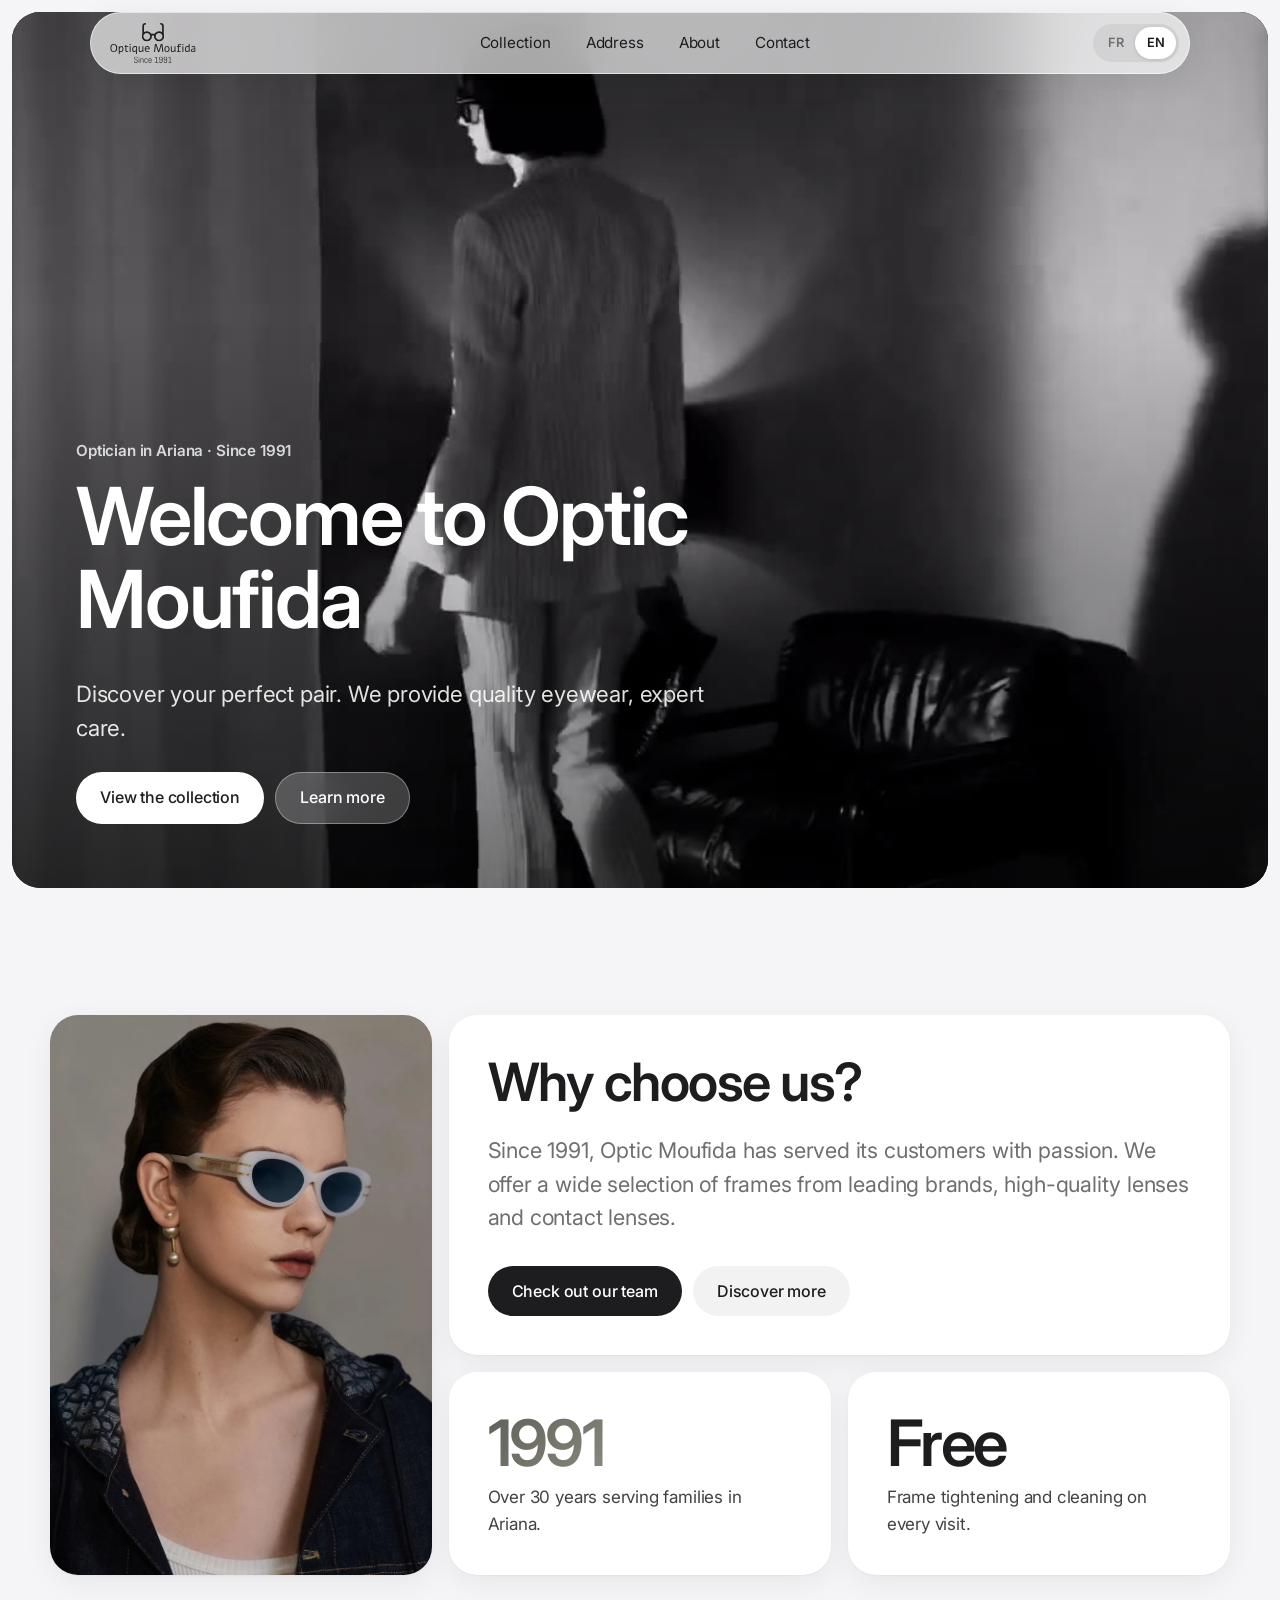
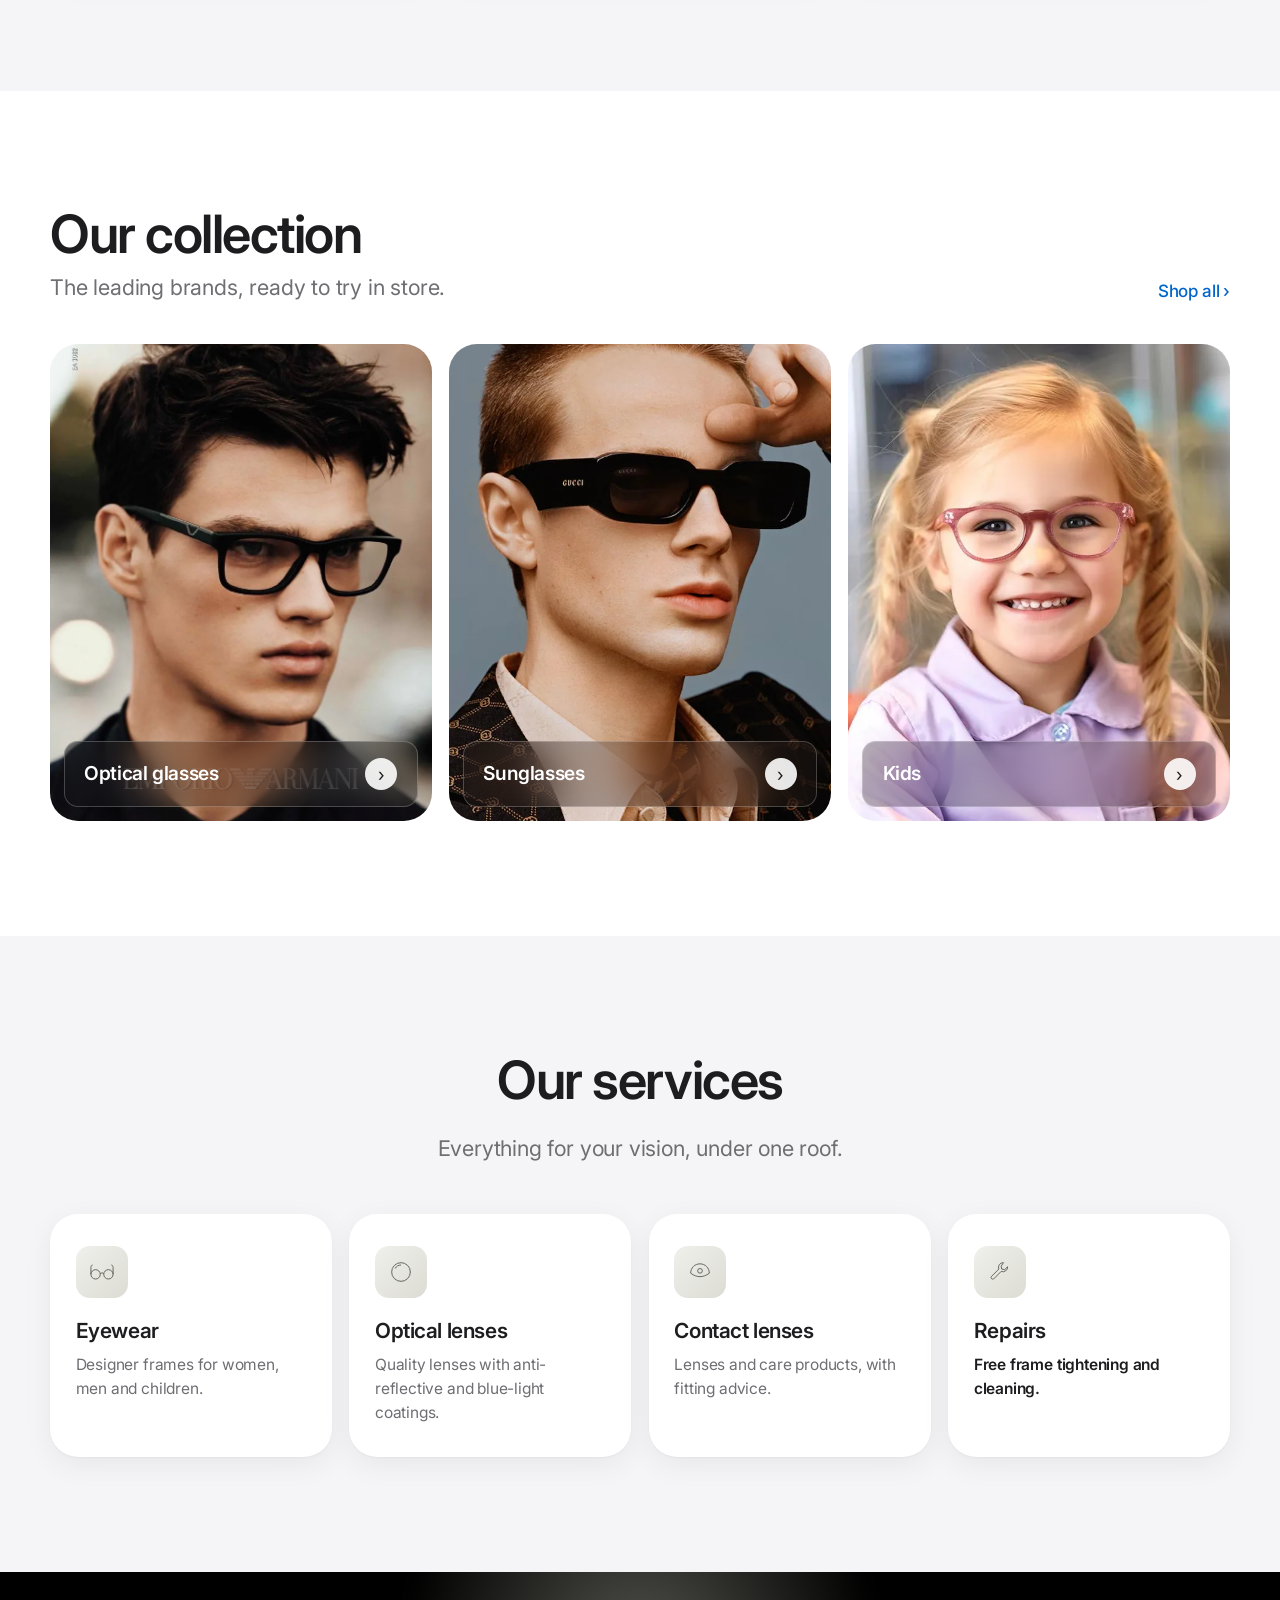
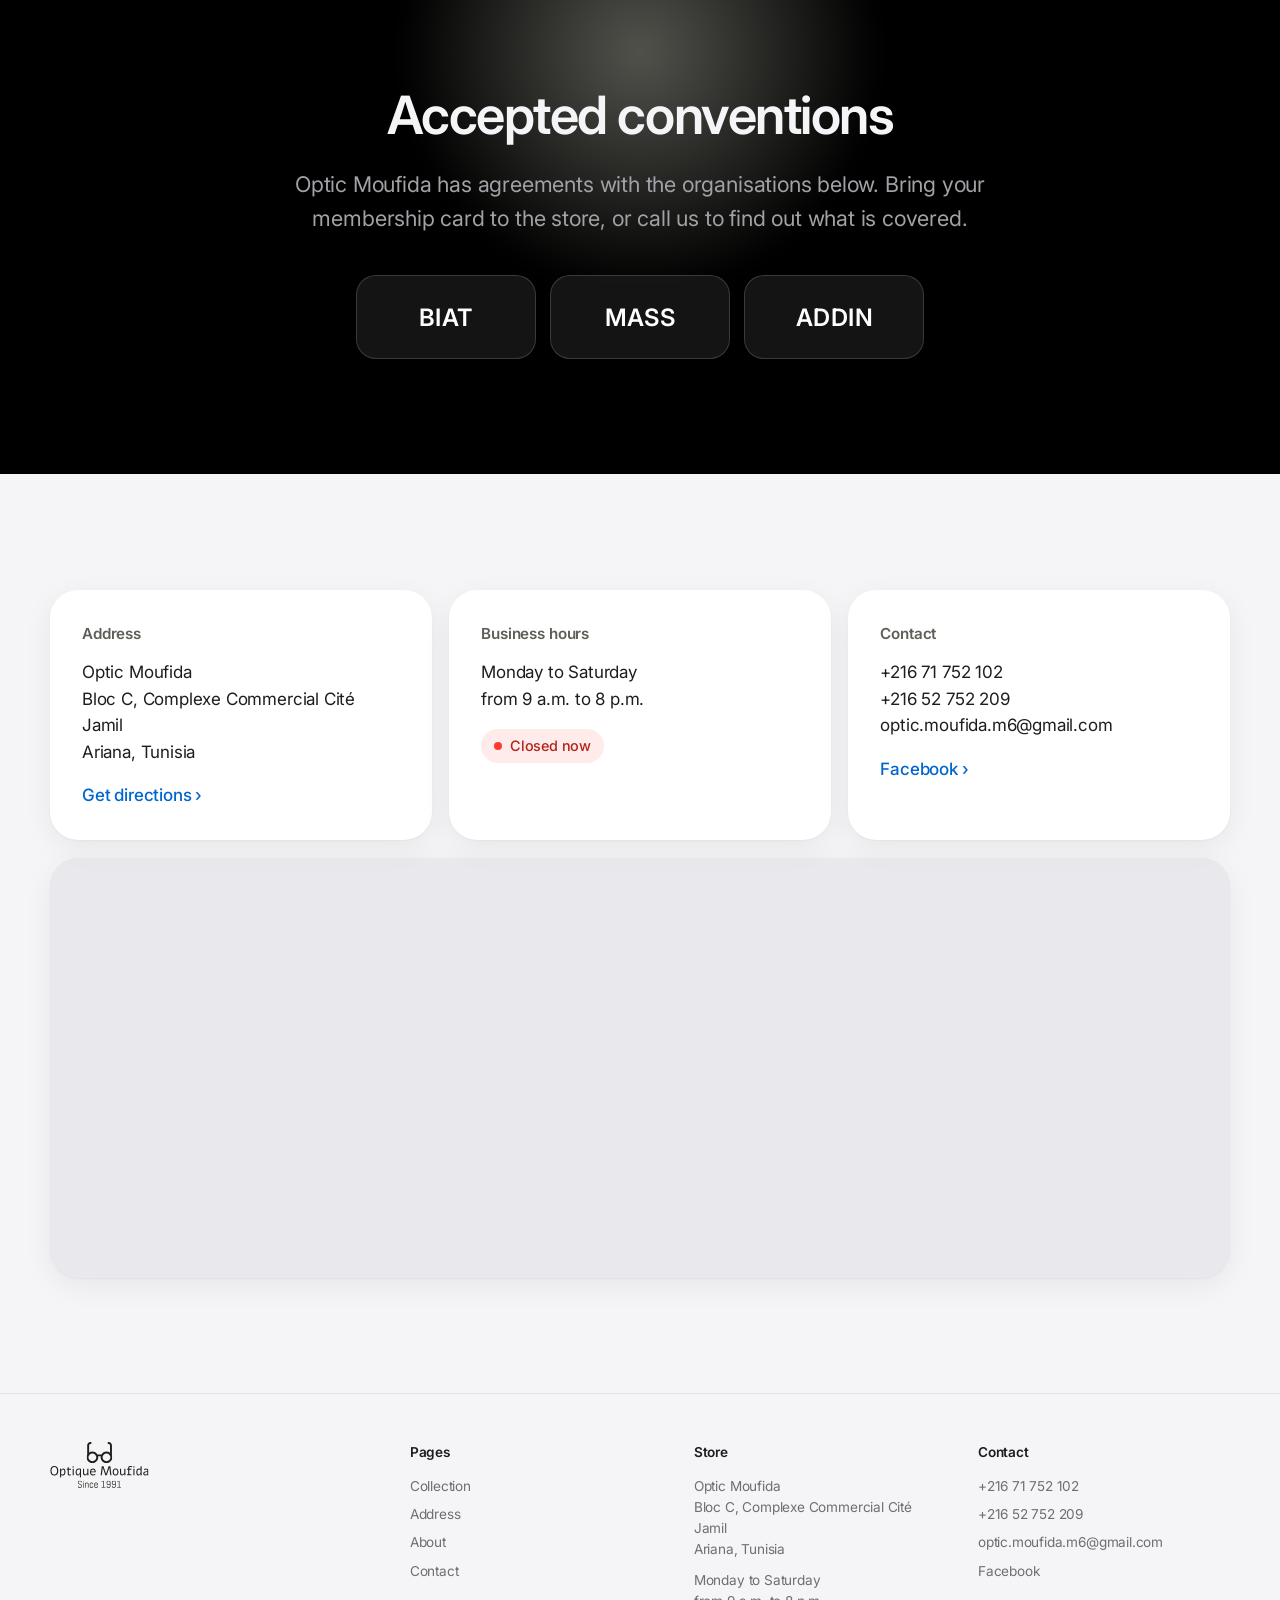
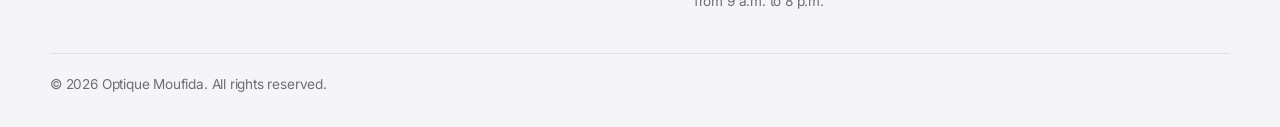
==== commit 1a45783d: "Modern glass (Apple-style) redesign Floating frosted-glass nav, bold system/Inter typography, rounde" ====
--- a/index.html
+++ b/index.html
@@ -10,12 +10,12 @@
 <meta property="og:title" content="Optique Moufida — Opticien à Ariana depuis 1991">
 <meta property="og:description" content="Opticien à Ariana depuis 1991 : lunettes de vue, lunettes de soleil et montures enfants, verres correcteurs, lentilles de contact et réparations.">
 <meta property="og:image" content="https://www.opticmoufida.com/assets/img/store-front.webp">
-<meta name="theme-color" content="#97978d">
+<meta name="theme-color" content="#f5f5f7">
 <link rel="icon" type="image/png" sizes="32x32" href="assets/img/icon-32.png">
 <link rel="apple-touch-icon" href="assets/img/icon-180.png">
 <link rel="preconnect" href="https://fonts.googleapis.com">
 <link rel="preconnect" href="https://fonts.gstatic.com" crossorigin>
-<link href="https://fonts.googleapis.com/css2?family=Poppins:ital,wght@0,300;0,400;0,500;0,600;1,400&display=swap" rel="stylesheet">
+<link href="https://fonts.googleapis.com/css2?family=Inter:wght@400;500;600;700&display=swap" rel="stylesheet">
 <link rel="stylesheet" href="assets/css/style.css">
 <script type="application/ld+json">
 {"@context":"https://schema.org","@type":"Optician","name":"Optique Moufida","url":"https://www.opticmoufida.com","image":"https://www.opticmoufida.com/assets/img/store-front.webp","telephone":"+21671752102","email":"optic.moufida.m6@gmail.com","foundingDate":"1991","address":{"@type":"PostalAddress","streetAddress":"Bloc C, Complexe Commercial Cité Jamil","addressLocality":"Ariana","addressCountry":"TN"},"geo":{"@type":"GeoCoordinates","latitude":36.8475875,"longitude":10.1664531},"openingHoursSpecification":[{"@type":"OpeningHoursSpecification","dayOfWeek":["Monday","Tuesday","Wednesday","Thursday","Friday","Saturday"],"opens":"09:00","closes":"20:00"}],"sameAs":["https://www.facebook.com/OptiqueMoufida/"]}
@@ -25,7 +25,7 @@
 <a class="skip-link" href="#main" data-i18n="skip">Aller au contenu</a>
 <header class="site-header">
   <div class="container header-inner">
-    <a class="brand" href="index.html" aria-label="Optique Moufida"><img src="assets/img/logo-white.svg" alt="Optique Moufida — Since 1991" width="124" height="58"></a>
+    <a class="brand" href="index.html" aria-label="Optique Moufida"><img src="assets/img/logo-dark.svg" alt="Optique Moufida — Since 1991" width="86" height="40"></a>
     <nav class="nav" id="site-nav" aria-label="Main">
       <a href="collection.html" data-i18n="nav.collection">Collection</a>
       <a href="address.html" data-i18n="nav.address">Adresse</a>
@@ -43,88 +43,95 @@
 </header>
 
 <main id="main">
+<div class="hero-wrap">
 <section class="hero">
   <video autoplay muted loop playsinline preload="auto" poster="assets/img/hero-poster.jpg" aria-hidden="true">
     <source src="assets/video/hero.mp4" type="video/mp4">
   </video>
   <div class="content">
+    <span class="eyebrow" data-i18n="home.eyebrow">Opticien à Ariana · Depuis 1991</span>
     <h1 data-i18n="home.title">Bienvenue chez Optique Moufida</h1>
     <p data-i18n="home.lead">Trouvez la paire parfaite. Des lunettes de qualité et un service expert.</p>
-    <div class="btn-row" style="justify-content:center"><a class="btn btn--white" href="about.html" data-i18n="home.cta">En savoir plus</a></div>
+    <div class="btn-row">
+      <a class="btn btn--light" href="collection.html" data-i18n="home.cta2">Voir la collection</a>
+      <a class="btn btn--glass" href="about.html" data-i18n="home.cta">En savoir plus</a>
+    </div>
+  </div>
+</section>
+</div>
+
+<section class="section">
+  <div class="container">
+    <div class="bento">
+      <div class="tile tile--media tile--photo reveal"><div class="media"><img src="assets/img/feature-dior.webp" alt="Dior" loading="lazy"></div></div>
+      <div class="tile tile--text reveal">
+        <h2 data-i18n="why.title">Pourquoi nous choisir ?</h2>
+        <p class="sub" data-i18n="why.p1">Depuis 1991, Optique Moufida accompagne ses clients avec passion. Nous proposons une large sélection de montures des plus grandes marques, des verres de haute qualité et des lentilles de contact.</p>
+        <div class="btn-row" style="margin-top:.6rem">
+          <a class="btn" href="about.html#team" data-i18n="why.team">Découvrir notre équipe</a>
+          <a class="btn btn--ghost" href="about.html" data-i18n="why.more">En savoir plus</a>
+        </div>
+      </div>
+      <div class="tile tile--stat reveal"><span class="big big--brand" data-i18n="why.f1.big">1991</span><p data-i18n="why.f1.text">Plus de 30 ans au service des familles d'Ariana.</p></div>
+      <div class="tile tile--stat reveal"><span class="big" data-i18n="why.f2.big">Offert</span><p data-i18n="why.f2.text">Serrage et nettoyage de vos montures à chaque visite.</p></div>
+    </div>
+  </div>
+</section>
+
+<section class="section section--white">
+  <div class="container">
+    <div class="section-head reveal">
+      <div><h2 data-i18n="col.title">Notre collection</h2><p class="sub" data-i18n="col.sub">Les plus grandes marques, à essayer en boutique.</p></div>
+      <a class="link" href="collection.html" data-i18n="col.all">Tout voir</a>
+    </div>
+    <div class="cats">
+      <a class="cat reveal" href="collection.html#optical"><img src="assets/img/g-armani.webp" alt="" loading="lazy"><div class="label"><strong data-i18n="col.optical">Lunettes de vue</strong><span>›</span></div></a>
+      <a class="cat reveal" href="collection.html#sun"><img src="assets/img/feature-gucci.webp" alt="" loading="lazy"><div class="label"><strong data-i18n="col.sun">Lunettes de soleil</strong><span>›</span></div></a>
+      <a class="cat reveal" href="collection.html#kids"><img src="assets/img/g-kids-red.webp" alt="" loading="lazy"><div class="label"><strong data-i18n="col.kids">Enfants</strong><span>›</span></div></a>
+    </div>
   </div>
 </section>
 
 <section class="section">
-  <div class="container split">
-    <div>
-      <h2 data-i18n="why.title">Pourquoi nous choisir ?</h2>
-      <p data-i18n="why.p1">Depuis 1991, Optique Moufida accompagne ses clients avec passion. Nous proposons une large sélection de montures des plus grandes marques, des verres de haute qualité et des lentilles de contact.</p>
-      <p data-i18n="why.p2">Notre équipe prend le temps de vous conseiller pour trouver la monture qui vous va, et nous assurons l'ajustage et le nettoyage gratuits de vos lunettes.</p>
-      <div class="btn-row">
-        <a class="btn" href="about.html" data-i18n="why.team">Découvrir notre équipe</a>
-        <a class="btn btn--outline" href="collection.html" data-i18n="why.more">En savoir plus</a>
-      </div>
+  <div class="container">
+    <div class="center reveal"><h2 data-i18n="services.title">Nos services</h2><p class="sub" data-i18n="services.sub">Tout pour votre vision, sous un même toit.</p></div>
+    <div class="services">
+      <div class="service reveal"><div class="icon"><svg viewBox="0 0 48 48" aria-hidden="true"><circle cx="13" cy="28" r="8"/><circle cx="35" cy="28" r="8"/><path d="M21 27c2-2 4-2 6 0M5 28V16c0-2 1-4 3-4M43 28V16c0-2-1-4-3-4"/></svg></div><h3 data-i18n="services.1.title">Montures</h3><p data-i18n-html="services.1.text">Montures de créateurs pour femmes, hommes et enfants.</p></div>
+      <div class="service reveal"><div class="icon"><svg viewBox="0 0 48 48" aria-hidden="true"><circle cx="24" cy="24" r="16"/><path d="M14 18c2-4 6-6 10-6"/></svg></div><h3 data-i18n="services.2.title">Verres correcteurs</h3><p data-i18n-html="services.2.text">Verres de qualité avec traitements antireflet et anti-lumière bleue.</p></div>
+      <div class="service reveal"><div class="icon"><svg viewBox="0 0 48 48" aria-hidden="true"><path d="M8 26c0-9 7-16 16-16s16 7 16 16"/><path d="M8 26c5 4 11 6 16 6s11-2 16-6"/><circle cx="24" cy="22" r="4"/></svg></div><h3 data-i18n="services.3.title">Lentilles de contact</h3><p data-i18n-html="services.3.text">Lentilles et produits d'entretien, avec conseils d'adaptation.</p></div>
+      <div class="service reveal"><div class="icon"><svg viewBox="0 0 48 48" aria-hidden="true"><path d="M30 8a8 8 0 0 0-8 11L9 32a3 3 0 0 0 4 4l13-13a8 8 0 0 0 11-8l-5 5-5-1-1-5z"/></svg></div><h3 data-i18n="services.4.title">Réparations</h3><p data-i18n-html="services.4.text"><strong>Serrage et nettoyage des montures gratuits.</strong></p></div>
     </div>
-    <div><img src="assets/img/feature-dior.webp" alt="Dior" width="1080" height="1168" loading="lazy"></div>
   </div>
 </section>
 
-<section class="section section--grey">
-  <div class="container split split--reverse">
-    <div>
-      <h2 data-i18n="col.title">Notre collection</h2>
-      <ul class="collection-links">
-        <li><a href="collection.html#optical" data-i18n="col.optical">Lunettes de vue</a></li>
-        <li><a href="collection.html#sun" data-i18n="col.sun">Lunettes de soleil</a></li>
-        <li><a href="collection.html#kids" data-i18n="col.kids">Enfants</a></li>
-      </ul>
-      <a class="btn" href="collection.html" data-i18n="col.all">Tout voir</a>
-    </div>
-    <div><img src="assets/img/feature-gucci.webp" alt="Gucci" width="640" height="896" loading="lazy"></div>
+<section class="section section--dark conv-wrap center" id="conventions">
+  <div class="container">
+    <h2 class="reveal" data-i18n="conv.title">Conventions acceptées</h2>
+    <p class="sub reveal" data-i18n="conv.text">Optique Moufida est conventionnée avec les organismes ci-dessous. Présentez votre carte d'adhérent en boutique, ou appelez-nous pour connaître les conditions de prise en charge.</p>
+    <ul class="conv-list reveal"><li>BIAT</li><li>MASS</li><li>ADDIN</li></ul>
   </div>
 </section>
 
-<section class="section">
-  <div class="container center">
-    <h2 data-i18n="services.title">Nos services</h2>
-    <div class="services" style="text-align:center">
-      <div class="service"><svg viewBox="0 0 48 48" aria-hidden="true"><circle cx="13" cy="28" r="8"/><circle cx="35" cy="28" r="8"/><path d="M21 27c2-2 4-2 6 0M5 28V16c0-2 1-4 3-4M43 28V16c0-2-1-4-3-4"/></svg><h3 data-i18n="services.1.title">Montures</h3><p data-i18n-html="services.1.text">Montures de créateurs pour femmes, hommes et enfants.</p></div>
-      <div class="service"><svg viewBox="0 0 48 48" aria-hidden="true"><circle cx="24" cy="24" r="16"/><path d="M14 18c2-4 6-6 10-6"/></svg><h3 data-i18n="services.2.title">Verres correcteurs</h3><p data-i18n-html="services.2.text">Verres de qualité avec traitements antireflet et anti-lumière bleue.</p></div>
-      <div class="service"><svg viewBox="0 0 48 48" aria-hidden="true"><path d="M8 26c0-9 7-16 16-16s16 7 16 16"/><path d="M8 26c5 4 11 6 16 6s11-2 16-6"/><circle cx="24" cy="22" r="4"/></svg><h3 data-i18n="services.3.title">Lentilles de contact</h3><p data-i18n-html="services.3.text">Lentilles et produits d'entretien, avec conseils d'adaptation.</p></div>
-      <div class="service"><svg viewBox="0 0 48 48" aria-hidden="true"><path d="M30 8a8 8 0 0 0-8 11L9 32a3 3 0 0 0 4 4l13-13a8 8 0 0 0 11-8l-5 5-5-1-1-5z"/></svg><h3 data-i18n="services.4.title">Réparations</h3><p data-i18n-html="services.4.text"><strong>Serrage et nettoyage des montures gratuits.</strong></p></div>
-    </div>
-    <div class="btn-row" style="justify-content:center"><a class="btn" href="collection.html" data-i18n="services.cta">Voir la collection</a></div>
-  </div>
-</section>
-
-<section class="section section--brand center" id="conventions">
-  <div class="container narrow">
-    <h2 data-i18n="conv.title">Conventions acceptées</h2>
-    <p data-i18n="conv.text">Optique Moufida est conventionnée avec les organismes ci-dessous. Présentez votre carte d'adhérent en boutique, ou appelez-nous pour connaître les conditions de prise en charge.</p>
-    <ul class="conv-list"><li>BIAT</li><li>MASS</li><li>ADDIN</li></ul>
-  </div>
-</section>
-
-<section class="section section--grey" id="visit">
+<section class="section" id="visit">
   <div class="container">
-    <div class="info-cols">
-      <div>
-        <h3 data-i18n="visit.address">Adresse</h3>
+    <div class="info-grid">
+      <div class="info-card reveal">
+        <span class="eyebrow" data-i18n="visit.address">Adresse</span>
         <p data-i18n-html="visit.addressValue">Optique Moufida<br>Bloc C, Complexe Commercial Cité Jamil<br>Ariana, Tunisie</p>
-        <a class="text-link" href="https://www.google.com/maps/dir/?api=1&destination=36.8475875,10.1664531" target="_blank" rel="noopener" data-i18n="visit.directions">Itinéraire</a>
+        <a class="link" href="https://www.google.com/maps/dir/?api=1&destination=36.8475875,10.1664531" target="_blank" rel="noopener" data-i18n="visit.directions">Itinéraire</a>
       </div>
-      <div>
-        <h3 data-i18n="visit.hours">Horaires</h3>
+      <div class="info-card reveal">
+        <span class="eyebrow" data-i18n="visit.hours">Horaires</span>
         <p data-i18n-html="visit.hoursValue">Du lundi au samedi<br>de 9h à 20h</p>
         <span class="open-status"></span>
       </div>
-      <div>
-        <h3 data-i18n="visit.contact">Contact</h3>
-        <p><a href="mailto:optic.moufida.m6@gmail.com">optic.moufida.m6@gmail.com</a><br><a href="tel:+21671752102">+216 71 752 102</a><br><a href="tel:+21652752209">+216 52 752 209</a></p>
-        <p><span data-i18n="visit.social">Restons connectés !</span><br><a class="text-link" href="https://www.facebook.com/OptiqueMoufida/" target="_blank" rel="noopener">Facebook</a></p>
+      <div class="info-card reveal">
+        <span class="eyebrow" data-i18n="visit.contact">Contact</span>
+        <p><a href="tel:+21671752102">+216 71 752 102</a><br><a href="tel:+21652752209">+216 52 752 209</a><br><a href="mailto:optic.moufida.m6@gmail.com">optic.moufida.m6@gmail.com</a></p>
+        <a class="link" href="https://www.facebook.com/OptiqueMoufida/" target="_blank" rel="noopener">Facebook</a>
       </div>
     </div>
-    <div class="map"><iframe src="https://www.google.com/maps?q=36.8475875,10.1664531&z=17&output=embed" loading="lazy" referrerpolicy="no-referrer-when-downgrade" title="Google Maps"></iframe></div>
+    <div class="map reveal"><iframe src="https://www.google.com/maps?q=36.8475875,10.1664531&z=17&output=embed" loading="lazy" referrerpolicy="no-referrer-when-downgrade" title="Google Maps"></iframe></div>
   </div>
 </section>
 
@@ -132,7 +139,7 @@
 <footer class="site-footer">
   <div class="container">
     <div class="footer-grid">
-      <div><img src="assets/img/logo-white.svg" alt="Optique Moufida" width="137" height="64"></div>
+      <div><img src="assets/img/logo-dark.svg" alt="Optique Moufida" width="99" height="46"></div>
       <div>
         <h4 data-i18n="footer.explore">Pages</h4>
         <ul>
--- a/assets/css/style.css
+++ b/assets/css/style.css
@@ -1,228 +1,329 @@
-/* Optique Moufida — clean style based on the original Squarespace site */
+/* Optique Moufida — modern glass style */
 :root {
-  --grey: #97978d;        /* logo colour */
-  --grey-dark: #6f6f66;
-  --grey-light: #f4f4f1;
-  --ink: #222222;
-  --text: #444444;
-  --muted: #8a8a8a;
-  --line: #e6e6e2;
-  --white: #ffffff;
-  --max: 1200px;
-  --font: "Poppins", "Helvetica Neue", Arial, sans-serif;
+  --bg: #f5f5f7;
+  --card: #ffffff;
+  --ink: #1d1d1f;
+  --text: #424245;
+  --muted: #6e6e73;
+  --line: rgba(0, 0, 0, .08);
+  --brand: #97978d;          /* logo grey */
+  --brand-dark: #5f5f57;
+  --glass: rgba(255, 255, 255, .62);
+  --glass-dark: rgba(29, 29, 31, .55);
+  --glass-border: rgba(255, 255, 255, .55);
+  --blur: saturate(180%) blur(22px);
+  --r-lg: 28px;
+  --r-md: 20px;
+  --r-sm: 14px;
+  --shadow: 0 1px 2px rgba(0,0,0,.04), 0 8px 30px rgba(0,0,0,.06);
+  --max: 1180px;
+  --font: -apple-system, BlinkMacSystemFont, "SF Pro Display", "Inter", "Helvetica Neue", Arial, sans-serif;
 }
 
 *, *::before, *::after { box-sizing: border-box; }
 html { scroll-behavior: smooth; -webkit-text-size-adjust: 100%; }
 body {
   margin: 0;
-  background: var(--white);
+  background: var(--bg);
   color: var(--text);
   font-family: var(--font);
-  font-size: 16px;
-  line-height: 1.7;
-  font-weight: 300;
+  font-size: 17px;
+  line-height: 1.55;
+  letter-spacing: -.011em;
   -webkit-font-smoothing: antialiased;
   overflow-x: clip;
 }
 img, video { max-width: 100%; display: block; }
 a { color: inherit; }
 p { margin: 0 0 1em; }
-strong { font-weight: 600; }
-
-h1, h2, h3 { color: var(--ink); font-weight: 500; line-height: 1.25; margin: 0 0 .6em; }
-h1 { font-size: clamp(2.2rem, 5vw, 3.6rem); }
-h2 { font-size: clamp(1.7rem, 3.2vw, 2.4rem); }
-h3 { font-size: 1.25rem; }
+
+h1, h2, h3 { color: var(--ink); font-weight: 600; margin: 0 0 .45em; letter-spacing: -.028em; }
+h1 { font-size: clamp(2.6rem, 6.4vw, 5rem); line-height: 1.04; }
+h2 { font-size: clamp(2rem, 4.4vw, 3.3rem); line-height: 1.08; }
+h3 { font-size: 1.3rem; line-height: 1.2; letter-spacing: -.02em; }
+.eyebrow { display: block; font-size: .95rem; font-weight: 600; color: var(--brand-dark); margin-bottom: .7rem; letter-spacing: -.01em; }
+.sub { font-size: clamp(1.1rem, 1.8vw, 1.35rem); color: var(--muted); max-width: 34em; }
+.center { text-align: center; }
+.center .sub { margin-inline: auto; }
 
 .container { width: min(100% - 2.5rem, var(--max)); margin-inline: auto; }
-.section { padding: clamp(3.5rem, 8vw, 6rem) 0; }
-.section--grey { background: var(--grey-light); }
-.section--brand { background: var(--grey); color: #fff; }
-.section--brand h2, .section--brand h3 { color: #fff; }
-.center { text-align: center; }
-.narrow { max-width: 720px; margin-inline: auto; }
-.lead { font-size: 1.1rem; }
-
-.skip-link { position: absolute; left: -999px; top: 0; background: var(--ink); color: #fff; padding: .6rem 1rem; z-index: 100; }
-.skip-link:focus { left: 1rem; }
-
-/* Buttons */
+.section { padding: clamp(4.5rem, 9vw, 7.5rem) 0; }
+.section--white { background: var(--card); }
+.section--dark { background: #000; color: #f5f5f7; }
+.section--dark h2 { color: #f5f5f7; }
+.section--dark .sub { color: #a1a1a6; }
+.section-head { display: flex; justify-content: space-between; align-items: flex-end; gap: 1.5rem; flex-wrap: wrap; margin-bottom: 2.5rem; }
+.section-head h2 { margin: 0; }
+.section-head .sub { margin: .5rem 0 0; }
+
+.skip-link { position: absolute; left: -999px; top: 0; background: var(--ink); color: #fff; padding: .6rem 1rem; z-index: 200; border-radius: 10px; }
+.skip-link:focus { left: 1rem; top: 1rem; }
+
+/* Glass utility */
+.glass {
+  background: var(--glass);
+  -webkit-backdrop-filter: var(--blur); backdrop-filter: var(--blur);
+  border: 1px solid var(--glass-border);
+  box-shadow: 0 8px 32px rgba(0,0,0,.08);
+}
+.glass--dark {
+  background: var(--glass-dark);
+  -webkit-backdrop-filter: var(--blur); backdrop-filter: var(--blur);
+  border: 1px solid rgba(255,255,255,.18);
+  color: #fff;
+}
+
+/* Buttons (pills) */
 .btn {
-  display: inline-block;
-  padding: .85rem 2rem;
+  display: inline-flex; align-items: center; justify-content: center; gap: .4rem;
+  padding: .8rem 1.5rem; min-height: 46px;
+  border-radius: 999px; border: 0;
   background: var(--ink); color: #fff;
-  border: 2px solid var(--ink);
-  text-decoration: none; font-weight: 500; font-size: .95rem;
-  border-radius: 3px;
-  transition: background .2s, color .2s, border-color .2s;
-  cursor: pointer;
-}
-.btn:hover { background: transparent; color: var(--ink); }
-.btn--white { background: #fff; color: var(--ink); border-color: #fff; }
-.btn--white:hover { background: transparent; color: #fff; }
-.btn--outline { background: transparent; color: var(--ink); }
-.btn--outline:hover { background: var(--ink); color: #fff; }
-.btn-row { display: flex; gap: .8rem; flex-wrap: wrap; margin-top: 1.6rem; }
+  font: inherit; font-size: 1rem; font-weight: 500; text-decoration: none; letter-spacing: -.01em;
+  cursor: pointer; transition: transform .2s ease, background .2s ease, opacity .2s;
+}
+.btn:hover { transform: scale(1.03); background: #000; }
+.btn--light { background: #fff; color: var(--ink); }
+.btn--light:hover { background: #fff; }
+.btn--glass { background: rgba(255,255,255,.22); color: #fff; -webkit-backdrop-filter: var(--blur); backdrop-filter: var(--blur); border: 1px solid rgba(255,255,255,.35); }
+.btn--glass:hover { background: rgba(255,255,255,.32); }
+.btn--ghost { background: rgba(0,0,0,.05); color: var(--ink); }
+.btn--ghost:hover { background: rgba(0,0,0,.09); }
+.btn-row { display: flex; gap: .7rem; flex-wrap: wrap; margin-top: 1.6rem; }
 .center .btn-row { justify-content: center; }
-.text-link { font-weight: 500; color: var(--ink); text-decoration: underline; text-underline-offset: 4px; }
-
-/* Header */
-.site-header { position: sticky; top: 0; z-index: 50; background: var(--grey); color: #fff; }
-.header-inner { display: flex; align-items: center; justify-content: space-between; height: 86px; gap: 1.5rem; }
-.brand img { height: 58px; width: auto; }
-.nav { display: flex; align-items: center; gap: 2rem; }
-.nav a { text-decoration: none; font-size: 1rem; font-weight: 400; opacity: .92; padding: .3rem 0; border-bottom: 1px solid transparent; }
-.nav a:hover, .nav a[aria-current="page"] { opacity: 1; border-bottom-color: #fff; }
-.header-tools { display: flex; align-items: center; gap: .8rem; }
-.lang-switch { display: flex; gap: 2px; }
-.lang-switch button {
-  border: 1px solid rgba(255,255,255,.55); background: transparent; color: #fff;
-  font: inherit; font-size: .78rem; font-weight: 500; padding: .3rem .6rem; cursor: pointer; border-radius: 3px;
-}
-.lang-switch button[aria-pressed="true"] { background: #fff; color: var(--grey-dark); border-color: #fff; }
-.menu-toggle { display: none; background: none; border: 0; width: 44px; height: 44px; cursor: pointer; padding: 10px; }
-.menu-toggle span { display: block; height: 2px; background: #fff; margin: 6px 0; transition: transform .3s, opacity .3s; }
-.menu-open .menu-toggle span:nth-child(1) { transform: translateY(8px) rotate(45deg); }
+.link { color: #0066cc; text-decoration: none; font-weight: 500; }
+.link:hover { text-decoration: underline; }
+.link::after { content: " ›"; }
+
+/* Floating glass header */
+.site-header { position: fixed; top: 12px; left: 0; right: 0; z-index: 60; pointer-events: none; }
+.header-inner {
+  pointer-events: auto;
+  width: min(100% - 1.5rem, 1100px); margin-inline: auto;
+  display: flex; align-items: center; justify-content: space-between; gap: 1rem;
+  height: 62px; padding: 0 .6rem 0 1.2rem; border-radius: 999px;
+  background: rgba(255,255,255,.66);
+  -webkit-backdrop-filter: var(--blur); backdrop-filter: var(--blur);
+  border: 1px solid rgba(255,255,255,.6);
+  box-shadow: 0 6px 30px rgba(0,0,0,.08);
+  transition: background .3s, box-shadow .3s;
+}
+.site-header.is-scrolled .header-inner { background: rgba(255,255,255,.78); box-shadow: 0 8px 34px rgba(0,0,0,.12); }
+.brand img { height: 40px; width: auto; }
+.nav { display: flex; align-items: center; gap: .3rem; }
+.nav a { text-decoration: none; font-size: .95rem; color: var(--ink); padding: .5rem .95rem; border-radius: 999px; transition: background .2s; }
+.nav a:hover { background: rgba(0,0,0,.05); }
+.nav a[aria-current="page"] { background: var(--ink); color: #fff; }
+.header-tools { display: flex; align-items: center; gap: .4rem; }
+.lang-switch { display: flex; background: rgba(0,0,0,.06); border-radius: 999px; padding: 3px; }
+.lang-switch button { border: 0; background: transparent; font: inherit; font-size: .8rem; font-weight: 600; color: var(--muted); padding: .38rem .72rem; border-radius: 999px; cursor: pointer; transition: all .2s; }
+.lang-switch button[aria-pressed="true"] { background: #fff; color: var(--ink); box-shadow: 0 1px 4px rgba(0,0,0,.12); }
+.menu-toggle { display: none; width: 44px; height: 44px; border: 0; border-radius: 999px; background: transparent; cursor: pointer; padding: 12px 11px; }
+.menu-toggle span { display: block; height: 2px; border-radius: 2px; background: var(--ink); margin: 5px 0; transition: transform .3s, opacity .3s; }
+.menu-open .menu-toggle span:nth-child(1) { transform: translateY(7px) rotate(45deg); }
 .menu-open .menu-toggle span:nth-child(2) { opacity: 0; }
-.menu-open .menu-toggle span:nth-child(3) { transform: translateY(-8px) rotate(-45deg); }
+.menu-open .menu-toggle span:nth-child(3) { transform: translateY(-7px) rotate(-45deg); }
 
 /* Hero */
-.hero { position: relative; min-height: min(82vh, 760px); display: grid; place-items: center; text-align: center; color: #fff; overflow: hidden; background: #222; }
+.hero-wrap { padding: 12px; }
+.hero {
+  position: relative; min-height: calc(100vh - 24px); min-height: calc(100svh - 24px);
+  border-radius: var(--r-lg); overflow: hidden; background: #111;
+  display: grid; align-items: end; color: #fff;
+}
 .hero video { position: absolute; inset: 0; width: 100%; height: 100%; object-fit: cover; }
-.hero::after { content: ""; position: absolute; inset: 0; background: rgba(0,0,0,.42); }
-.hero .content { position: relative; z-index: 1; padding: 3rem 1.25rem; max-width: 820px; }
-.hero h1 { color: #fff; margin-bottom: .4em; }
-.hero p { font-size: 1.2rem; font-weight: 300; }
-.page-banner { position: relative; padding: clamp(4rem, 10vw, 7rem) 0; text-align: center; color: #fff; background: var(--grey) center/cover no-repeat; }
-.page-banner::after { content: ""; position: absolute; inset: 0; background: rgba(0,0,0,.4); }
-.page-banner .container { position: relative; z-index: 1; }
-.page-banner h1 { color: #fff; margin: 0; }
-.page-banner p { margin: .6rem 0 0; font-size: 1.15rem; }
-
-/* Two-column text + image */
-.split { display: grid; grid-template-columns: 1fr 1fr; gap: clamp(2rem, 6vw, 5rem); align-items: center; }
-.split img { width: 100%; height: auto; }
-.split--reverse > :first-child { order: 2; }
-
-/* Collection links (home) */
-.collection-links { list-style: none; padding: 0; margin: 0 0 1.5rem; }
-.collection-links li { border-bottom: 1px solid var(--line); }
-.collection-links a { display: flex; justify-content: space-between; align-items: center; padding: 1.1rem 0; font-size: 1.5rem; font-weight: 400; color: var(--ink); text-decoration: none; transition: padding .2s, color .2s; }
-.collection-links a::after { content: "→"; color: var(--grey); }
-.collection-links a:hover { padding-left: .5rem; color: var(--grey-dark); }
+.hero::after { content: ""; position: absolute; inset: 0; background: linear-gradient(180deg, rgba(0,0,0,.15) 0%, rgba(0,0,0,0) 35%, rgba(0,0,0,.55) 100%); }
+.hero .content { position: relative; z-index: 1; padding: clamp(1.5rem, 5vw, 4rem); max-width: 880px; }
+.hero .eyebrow { color: rgba(255,255,255,.8); }
+.hero h1 { color: #fff; }
+.hero p { font-size: clamp(1.1rem, 2vw, 1.4rem); color: rgba(255,255,255,.88); max-width: 30em; }
+
+/* Page hero (inner pages) */
+.page-hero { padding: 120px 0 0; }
+.page-hero .sub { margin-top: .2rem; }
+.banner { position: relative; margin-top: 2.5rem; border-radius: var(--r-lg); overflow: hidden; aspect-ratio: 21 / 9; background: #ddd; }
+.banner img { width: 100%; height: 100%; object-fit: cover; }
+
+/* Media: every photo sits in a fixed frame so sizes always match */
+.media { position: relative; overflow: hidden; border-radius: var(--r-md); background: #e8e8ed; aspect-ratio: 4 / 5; }
+.media img { width: 100%; height: 100%; object-fit: cover; transition: transform .8s cubic-bezier(.2,.7,.2,1); }
+.media--wide { aspect-ratio: 16 / 10; }
+.media--square { aspect-ratio: 1 / 1; }
+a.media:hover img, .tile:hover .media img { transform: scale(1.045); }
+
+/* Bento */
+.bento { display: grid; grid-template-columns: repeat(3, 1fr); grid-auto-rows: minmax(0, auto); gap: 1.1rem; }
+.tile { background: var(--card); border-radius: var(--r-lg); padding: clamp(1.6rem, 3vw, 2.4rem); box-shadow: var(--shadow); overflow: hidden; position: relative; }
+.tile--media { padding: 0; }
+.tile--media .media { border-radius: 0; height: 100%; aspect-ratio: auto; min-height: 100%; }
+.bento .tile--photo { grid-row: span 2; }
+.bento .tile--text { grid-column: span 2; display: flex; flex-direction: column; justify-content: center; }
+.tile .big { font-size: clamp(2.8rem, 5vw, 4rem); font-weight: 600; letter-spacing: -.04em; line-height: 1; color: var(--ink); display: block; margin-bottom: .6rem; }
+.tile .big--brand { background: linear-gradient(135deg, #5f5f57, #b4b4a8); -webkit-background-clip: text; background-clip: text; color: transparent; }
+.tile p:last-child { margin-bottom: 0; }
+
+/* Category tiles */
+.cats { display: grid; grid-template-columns: repeat(3, 1fr); gap: 1.1rem; }
+.cat { position: relative; display: block; border-radius: var(--r-lg); overflow: hidden; aspect-ratio: 4 / 5; text-decoration: none; background: #ddd; }
+.cat img { width: 100%; height: 100%; object-fit: cover; transition: transform .8s cubic-bezier(.2,.7,.2,1); }
+.cat:hover img { transform: scale(1.05); }
+.cat .label {
+  position: absolute; left: 14px; right: 14px; bottom: 14px; padding: 1rem 1.2rem; border-radius: var(--r-sm);
+  display: flex; justify-content: space-between; align-items: center; color: #fff;
+  background: rgba(30,30,30,.32); -webkit-backdrop-filter: var(--blur); backdrop-filter: var(--blur); border: 1px solid rgba(255,255,255,.22);
+}
+.cat .label strong { font-size: 1.2rem; font-weight: 600; letter-spacing: -.02em; }
+.cat .label span { width: 32px; height: 32px; border-radius: 50%; background: rgba(255,255,255,.9); color: var(--ink); display: grid; place-items: center; font-size: 1.1rem; }
 
 /* Services */
-.services { display: grid; grid-template-columns: repeat(4, 1fr); gap: 1.5rem; margin-top: 2.5rem; }
-.service { background: #fff; padding: 2rem 1.5rem; text-align: center; border-radius: 3px; }
-.service svg { width: 44px; height: 44px; stroke: var(--grey-dark); fill: none; stroke-width: 1.4; margin: 0 auto 1rem; }
-.service h3 { margin-bottom: .4rem; }
-.service p { margin: 0; font-size: .95rem; }
-
-/* Conventions */
-.conv-list { display: flex; justify-content: center; gap: 1rem; flex-wrap: wrap; list-style: none; padding: 0; margin: 2rem 0 0; }
-.conv-list li { min-width: 170px; padding: 1.3rem 1.5rem; border: 1px solid rgba(255,255,255,.6); border-radius: 3px; font-size: 1.4rem; font-weight: 500; letter-spacing: .06em; }
-
-/* Info columns (address / hours / contact) */
-.info-cols { display: grid; grid-template-columns: repeat(3, 1fr); gap: 2rem; }
-.info-cols h3 { font-size: 1.1rem; margin-bottom: .6rem; }
-.info-cols a { text-decoration: none; }
-.info-cols a:hover { text-decoration: underline; }
-.open-status { display: inline-flex; align-items: center; gap: .45rem; font-size: .88rem; color: var(--muted); }
+.services { display: grid; grid-template-columns: repeat(4, 1fr); gap: 1.1rem; margin-top: 3rem; }
+.service { background: var(--card); border-radius: var(--r-lg); padding: 2rem 1.6rem; box-shadow: var(--shadow); text-align: left; transition: transform .3s ease; }
+.service:hover { transform: translateY(-4px); }
+.service .icon { width: 52px; height: 52px; border-radius: 14px; background: linear-gradient(135deg, #f0f0ec, #dcdcd4); display: grid; place-items: center; margin-bottom: 1.3rem; }
+.service svg { width: 28px; height: 28px; stroke: var(--brand-dark); fill: none; stroke-width: 1.6; }
+.service p { margin: 0; color: var(--muted); font-size: .97rem; }
+.service strong { color: var(--ink); font-weight: 600; }
+
+/* Conventions (dark, glass chips) */
+.conv-wrap { position: relative; overflow: hidden; }
+.conv-wrap::before { content: ""; position: absolute; width: 520px; height: 520px; border-radius: 50%; background: radial-gradient(circle, rgba(151,151,141,.55), transparent 65%); top: -180px; left: 50%; transform: translateX(-50%); filter: blur(10px); }
+.conv-wrap .container { position: relative; }
+.conv-list { display: flex; justify-content: center; gap: .9rem; flex-wrap: wrap; list-style: none; padding: 0; margin: 2.5rem 0 0; }
+.conv-list li {
+  min-width: 180px; padding: 1.4rem 1.8rem; border-radius: var(--r-md);
+  background: rgba(255,255,255,.08); -webkit-backdrop-filter: var(--blur); backdrop-filter: var(--blur); border: 1px solid rgba(255,255,255,.16);
+  font-size: 1.5rem; font-weight: 600; letter-spacing: .02em; color: #fff;
+}
+
+/* Info cards */
+.info-grid { display: grid; grid-template-columns: repeat(3, 1fr); gap: 1.1rem; }
+.info-card { background: var(--card); border-radius: var(--r-lg); padding: 2rem; box-shadow: var(--shadow); }
+.info-card .eyebrow { margin-bottom: .9rem; }
+.info-card p { color: var(--ink); }
+.info-card a { text-decoration: none; }
+.info-card a:not(.link):hover { color: #0066cc; }
+.open-status { display: inline-flex; align-items: center; gap: .5rem; font-size: .9rem; font-weight: 500; padding: .35rem .8rem; border-radius: 999px; background: rgba(0,0,0,.05); color: var(--muted); }
 .open-status::before { content: ""; width: 8px; height: 8px; border-radius: 50%; background: var(--muted); }
-.open-status.is-open::before { background: #4f9a4f; }
-.open-status.is-closed::before { background: #c0583f; }
-.map { margin-top: 3rem; height: 400px; background: var(--grey-light); }
+.open-status.is-open { background: rgba(52,199,89,.12); color: #1d7f3a; }
+.open-status.is-open::before { background: #34c759; }
+.open-status.is-closed { background: rgba(255,59,48,.1); color: #b4231a; }
+.open-status.is-closed::before { background: #ff3b30; }
+.map { margin-top: 1.1rem; border-radius: var(--r-lg); overflow: hidden; height: 420px; background: #e8e8ed; box-shadow: var(--shadow); }
 .map iframe { width: 100%; height: 100%; border: 0; }
 
 /* Collection page */
-.filters { display: flex; justify-content: center; gap: 2rem; flex-wrap: wrap; margin-bottom: 2.5rem; border-bottom: 1px solid var(--line); }
-.filters button { font: inherit; font-size: 1rem; background: none; border: 0; border-bottom: 2px solid transparent; padding: .8rem .2rem; margin-bottom: -1px; cursor: pointer; color: var(--muted); }
-.filters button:hover { color: var(--ink); }
-.filters button[aria-pressed="true"] { color: var(--ink); border-bottom-color: var(--ink); font-weight: 500; }
-.gallery { display: grid; grid-template-columns: repeat(4, 1fr); gap: 2rem 1.5rem; }
-.gallery figure { margin: 0; cursor: zoom-in; }
+.segmented { display: inline-flex; gap: 2px; padding: 4px; border-radius: 999px; background: rgba(0,0,0,.06); margin-bottom: 2rem; max-width: 100%; overflow-x: auto; scrollbar-width: none; }
+.segmented::-webkit-scrollbar { display: none; }
+.segmented button { border: 0; background: transparent; font: inherit; font-size: .95rem; font-weight: 500; color: var(--muted); padding: .6rem 1.2rem; border-radius: 999px; cursor: pointer; white-space: nowrap; transition: all .2s; }
+.segmented button:hover { color: var(--ink); }
+.segmented button[aria-pressed="true"] { background: #fff; color: var(--ink); box-shadow: 0 2px 8px rgba(0,0,0,.1); }
+.gallery { display: grid; grid-template-columns: repeat(4, 1fr); gap: 1.1rem; }
+.gallery figure { margin: 0; position: relative; cursor: zoom-in; border-radius: var(--r-md); overflow: hidden; background: #e8e8ed; aspect-ratio: 4 / 5; box-shadow: var(--shadow); }
 .gallery figure.is-hidden { display: none; }
-.gallery .thumb { aspect-ratio: 1 / 1; overflow: hidden; background: var(--grey-light); }
-.gallery img { width: 100%; height: 100%; object-fit: cover; transition: transform .5s ease; }
-.gallery figure:hover img { transform: scale(1.04); }
-.gallery figcaption { padding-top: .8rem; }
-.gallery figcaption strong { display: block; color: var(--ink); font-weight: 500; }
-.gallery figcaption span { font-size: .88rem; color: var(--muted); }
-.notice { text-align: center; margin: 3.5rem auto 0; max-width: 640px; }
-.brand-list { display: flex; flex-wrap: wrap; justify-content: center; gap: .6rem; list-style: none; padding: 0; margin: 2rem 0 0; }
-.brand-list li { padding: .55rem 1.1rem; background: #fff; border: 1px solid var(--line); border-radius: 3px; }
+.gallery .thumb { position: absolute; inset: 0; }
+.gallery img { width: 100%; height: 100%; object-fit: cover; transition: transform .8s cubic-bezier(.2,.7,.2,1); }
+.gallery figure:hover img { transform: scale(1.05); }
+.gallery figcaption {
+  position: absolute; left: 10px; right: 10px; bottom: 10px; padding: .7rem .9rem; border-radius: var(--r-sm);
+  background: rgba(255,255,255,.7); -webkit-backdrop-filter: var(--blur); backdrop-filter: var(--blur); border: 1px solid rgba(255,255,255,.6);
+}
+.gallery figcaption strong { display: block; color: var(--ink); font-weight: 600; font-size: .98rem; line-height: 1.2; }
+.gallery figcaption span { font-size: .8rem; color: var(--muted); }
+.notice { margin: 2.5rem auto 0; max-width: 640px; text-align: center; color: var(--muted); }
+.brand-list { display: flex; flex-wrap: wrap; justify-content: center; gap: .55rem; list-style: none; padding: 0; margin: 2rem 0 0; }
+.brand-list li { padding: .6rem 1.15rem; background: var(--card); border-radius: 999px; box-shadow: var(--shadow); font-weight: 500; color: var(--ink); font-size: .95rem; }
 
 /* Lightbox */
-.lightbox { position: fixed; inset: 0; background: rgba(255,255,255,.97); z-index: 100; display: none; align-items: center; justify-content: center; padding: 3rem 1rem; }
+.lightbox { position: fixed; inset: 0; z-index: 100; display: none; align-items: center; justify-content: center; padding: 4rem 1rem; background: rgba(245,245,247,.72); -webkit-backdrop-filter: saturate(180%) blur(30px); backdrop-filter: saturate(180%) blur(30px); }
 .lightbox.is-open { display: flex; }
-.lightbox img { max-height: 84vh; max-width: min(92vw, 1000px); width: auto; }
-.lightbox-caption { position: absolute; bottom: 1.2rem; left: 0; right: 0; text-align: center; color: var(--ink); font-weight: 500; }
-.lightbox button { position: absolute; background: none; border: 0; color: var(--ink); font-size: 2.4rem; cursor: pointer; width: 56px; height: 56px; line-height: 1; font-weight: 300; }
-.lb-close { top: .6rem; right: .8rem; }
-.lb-prev { left: .5rem; top: 50%; transform: translateY(-50%); }
-.lb-next { right: .5rem; top: 50%; transform: translateY(-50%); }
+.lightbox img { max-height: 80vh; max-width: min(92vw, 900px); width: auto; border-radius: var(--r-lg); box-shadow: 0 30px 80px rgba(0,0,0,.25); }
+.lightbox-caption { position: absolute; bottom: 1.4rem; left: 0; right: 0; text-align: center; color: var(--ink); font-weight: 600; }
+.lightbox button { position: absolute; width: 46px; height: 46px; border-radius: 50%; border: 0; background: rgba(0,0,0,.07); color: var(--ink); font-size: 1.6rem; line-height: 1; cursor: pointer; }
+.lightbox button:hover { background: rgba(0,0,0,.12); }
+.lb-close { top: 1rem; right: 1rem; }
+.lb-prev { left: 1rem; top: 50%; transform: translateY(-50%); }
+.lb-next { right: 1rem; top: 50%; transform: translateY(-50%); }
 
 /* About */
-.team { display: flex; flex-wrap: wrap; justify-content: center; gap: 1rem; list-style: none; padding: 0; margin: 2rem 0 0; }
-.team li { background: #fff; border: 1px solid var(--line); padding: 1.2rem 1.6rem; border-radius: 3px; text-align: center; min-width: 200px; }
-.team li strong { display: block; color: var(--ink); font-weight: 500; }
-.team li span { font-size: .85rem; color: var(--muted); }
-.tagline { font-size: clamp(1.4rem, 3vw, 2rem); color: var(--grey-dark); font-weight: 400; font-style: italic; }
+.about-grid { display: grid; grid-template-columns: 1.1fr 1fr; gap: 1.1rem; }
+.about-grid .tile--text { display: flex; flex-direction: column; justify-content: center; }
+.tagline { font-size: clamp(1.6rem, 3vw, 2.3rem); font-weight: 600; letter-spacing: -.03em; line-height: 1.15; color: var(--ink); margin-bottom: 1rem; }
+.team { display: grid; grid-template-columns: repeat(5, 1fr); gap: 1.1rem; list-style: none; padding: 0; margin: 2.5rem 0 0; }
+.team li { background: var(--card); border-radius: var(--r-lg); padding: 1.8rem 1.2rem; box-shadow: var(--shadow); text-align: center; }
+.team .avatar { width: 64px; height: 64px; margin: 0 auto 1rem; border-radius: 50%; background: linear-gradient(135deg, #b4b4a8, #6f6f66); color: #fff; display: grid; place-items: center; font-weight: 600; font-size: 1.3rem; }
+.team strong { display: block; color: var(--ink); font-weight: 600; line-height: 1.25; }
+.team span { font-size: .85rem; color: var(--muted); }
 
 /* Contact */
-.contact-list { list-style: none; padding: 0; margin: 1.5rem 0 0; }
-.contact-list li { padding: 1rem 0; border-bottom: 1px solid var(--line); display: grid; grid-template-columns: 130px 1fr; gap: 1rem; }
-.contact-list .label { color: var(--muted); font-size: .9rem; }
-.contact-list a { color: var(--ink); text-decoration: none; font-weight: 400; word-break: break-word; }
-.contact-list a:hover { text-decoration: underline; }
+.contact-cards { display: grid; grid-template-columns: repeat(3, 1fr); gap: 1.1rem; margin-top: 2.5rem; }
+.contact-card { background: var(--card); border-radius: var(--r-lg); padding: 2rem; box-shadow: var(--shadow); text-decoration: none; transition: transform .3s; display: block; }
+.contact-card:hover { transform: translateY(-4px); }
+.contact-card .eyebrow { margin-bottom: .6rem; }
+.contact-card strong { display: block; font-size: 1.3rem; font-weight: 600; color: var(--ink); letter-spacing: -.02em; word-break: break-word; }
+.contact-card small { display: block; margin-top: .4rem; color: var(--muted); font-size: .9rem; }
 
 /* Footer */
-.site-footer { background: var(--grey); color: #fff; padding: 3.5rem 0 1.5rem; }
-.footer-grid { display: grid; grid-template-columns: 1.3fr 1fr 1fr 1fr; gap: 2rem; padding-bottom: 2.5rem; border-bottom: 1px solid rgba(255,255,255,.3); }
-.footer-grid img { height: 64px; width: auto; margin-bottom: 1rem; }
-.footer-grid h4 { margin: 0 0 .9rem; font-size: 1rem; font-weight: 500; }
+.site-footer { background: var(--bg); border-top: 1px solid var(--line); padding: 3rem 0 2rem; font-size: .85rem; color: var(--muted); }
+.footer-grid { display: grid; grid-template-columns: 1.3fr 1fr 1fr 1fr; gap: 2rem; padding-bottom: 2rem; border-bottom: 1px solid var(--line); }
+.footer-grid img { height: 46px; width: auto; margin-bottom: .8rem; }
+.footer-grid h4 { margin: 0 0 .8rem; font-size: .85rem; font-weight: 600; color: var(--ink); }
 .footer-grid ul { list-style: none; padding: 0; margin: 0; }
-.footer-grid li { margin-bottom: .4rem; }
-.footer-grid a { text-decoration: none; opacity: .92; }
-.footer-grid a:hover { opacity: 1; text-decoration: underline; }
+.footer-grid li { margin-bottom: .45rem; }
+.footer-grid a { text-decoration: none; }
+.footer-grid a:hover { color: var(--ink); text-decoration: underline; }
 .footer-grid p { margin-bottom: .6rem; }
-.footer-bottom { display: flex; justify-content: space-between; gap: 1rem; padding-top: 1.3rem; font-size: .82rem; opacity: .85; flex-wrap: wrap; }
+.footer-bottom { padding-top: 1.2rem; }
+
+/* Reveal */
+.reveal { opacity: 0; transform: translateY(28px) scale(.985); transition: opacity .9s cubic-bezier(.2,.7,.2,1), transform .9s cubic-bezier(.2,.7,.2,1); }
+.reveal.is-visible { opacity: 1; transform: none; }
+.no-js .reveal { opacity: 1; transform: none; }
 
 /* Responsive */
-@media (max-width: 1000px) {
+@media (max-width: 1020px) {
   .services { grid-template-columns: repeat(2, 1fr); }
   .gallery { grid-template-columns: repeat(3, 1fr); }
+  .team { grid-template-columns: repeat(3, 1fr); }
   .footer-grid { grid-template-columns: 1fr 1fr; }
 }
 @media (max-width: 860px) {
   .menu-toggle { display: block; }
+  .header-inner { border-radius: 26px; }
   .nav {
-    position: absolute; top: 100%; left: 0; right: 0; height: calc(100vh - 86px); height: calc(100dvh - 86px);
-    background: var(--grey); flex-direction: column; align-items: center; justify-content: flex-start; gap: .4rem; padding-top: 2.5rem;
-    opacity: 0; transition: opacity .25s ease, visibility .25s; visibility: hidden;
+    position: absolute; top: calc(100% + 8px); left: 0; right: 0;
+    flex-direction: column; align-items: stretch; gap: 0; padding: .6rem;
+    border-radius: 24px; background: rgba(255,255,255,.82);
+    -webkit-backdrop-filter: var(--blur); backdrop-filter: var(--blur);
+    border: 1px solid rgba(255,255,255,.6); box-shadow: 0 16px 40px rgba(0,0,0,.14);
+    opacity: 0; visibility: hidden; transform: translateY(-8px); transition: opacity .25s, transform .25s, visibility .25s;
   }
-  .nav a { font-size: 1.6rem; }
-  .menu-open .nav { opacity: 1; visibility: visible; }
-  .menu-open { overflow: hidden; }
-  .split, .info-cols { grid-template-columns: 1fr; }
-  .split--reverse > :first-child { order: 0; }
-  .gallery { grid-template-columns: repeat(2, 1fr); gap: 1.5rem 1rem; }
-  .contact-list li { grid-template-columns: 1fr; gap: .1rem; }
+  .site-header { pointer-events: none; }
+  .header-inner { position: relative; }
+  .nav a { font-size: 1.2rem; font-weight: 500; padding: .9rem 1.1rem; border-radius: 16px; }
+  .menu-open .nav { opacity: 1; visibility: visible; transform: none; }
+  .bento, .cats, .info-grid, .about-grid, .contact-cards { grid-template-columns: 1fr; }
+  .bento .tile--photo { grid-row: auto; }
+  .bento .tile--photo .media { aspect-ratio: 4 / 5; height: auto; }
+  .bento .tile--text { grid-column: auto; }
+  .bento .tile--stat { display: inline-block; }
+  .cats .cat { aspect-ratio: 4 / 4.4; }
+  .gallery { grid-template-columns: repeat(2, 1fr); gap: .8rem; }
+  .banner { aspect-ratio: 16 / 10; }
+  .page-hero { padding-top: 105px; }
 }
 @media (max-width: 560px) {
-  .services, .footer-grid { grid-template-columns: 1fr; }
-  .header-inner { height: 74px; }
-  .brand img { height: 48px; }
-  .nav { height: calc(100vh - 74px); height: calc(100dvh - 74px); }
-  .filters { gap: 1.1rem; }
-  .filters button { font-size: .92rem; }
+  body { font-size: 16px; }
+  .services { grid-template-columns: 1fr; }
+  .team { grid-template-columns: repeat(2, 1fr); }
+  .footer-grid { grid-template-columns: 1fr; }
+  .brand img { height: 34px; }
+  .header-inner { height: 56px; padding-left: 1rem; }
+  .hero .btn-row .btn { flex: 1 1 auto; }
+  .gallery figcaption { left: 6px; right: 6px; bottom: 6px; padding: .5rem .65rem; }
+  .gallery figcaption strong { font-size: .88rem; }
+  .conv-list li { min-width: 0; flex: 1 1 28%; padding: 1.1rem .5rem; font-size: 1.15rem; text-align: center; }
 }
 @media (prefers-reduced-motion: reduce) {
   *, *::before, *::after { animation: none !important; transition: none !important; }
-}
-@media (max-width: 560px) {
-  .filters { flex-wrap: nowrap; justify-content: flex-start; overflow-x: auto; scrollbar-width: none; }
-  .filters::-webkit-scrollbar { display: none; }
-  .filters button { white-space: nowrap; flex: none; }
-}
+  .reveal { opacity: 1; transform: none; }
+}
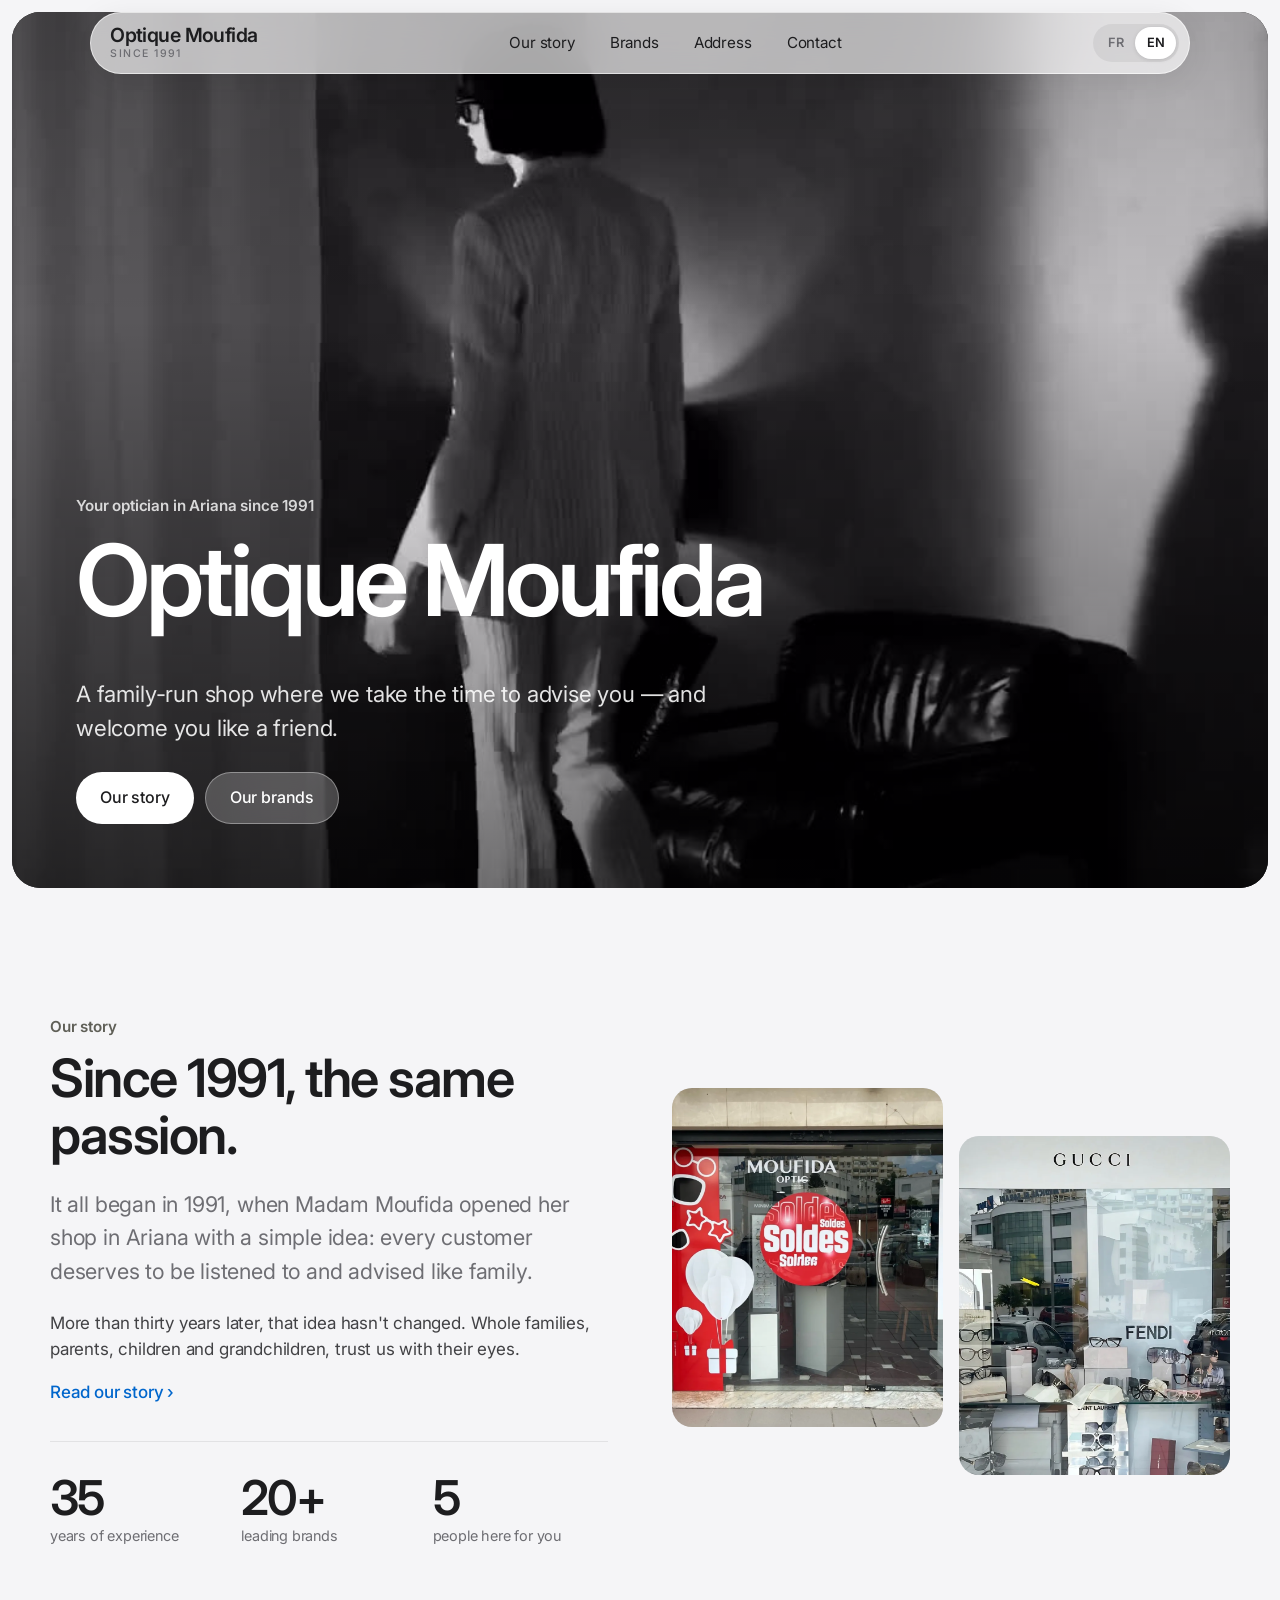
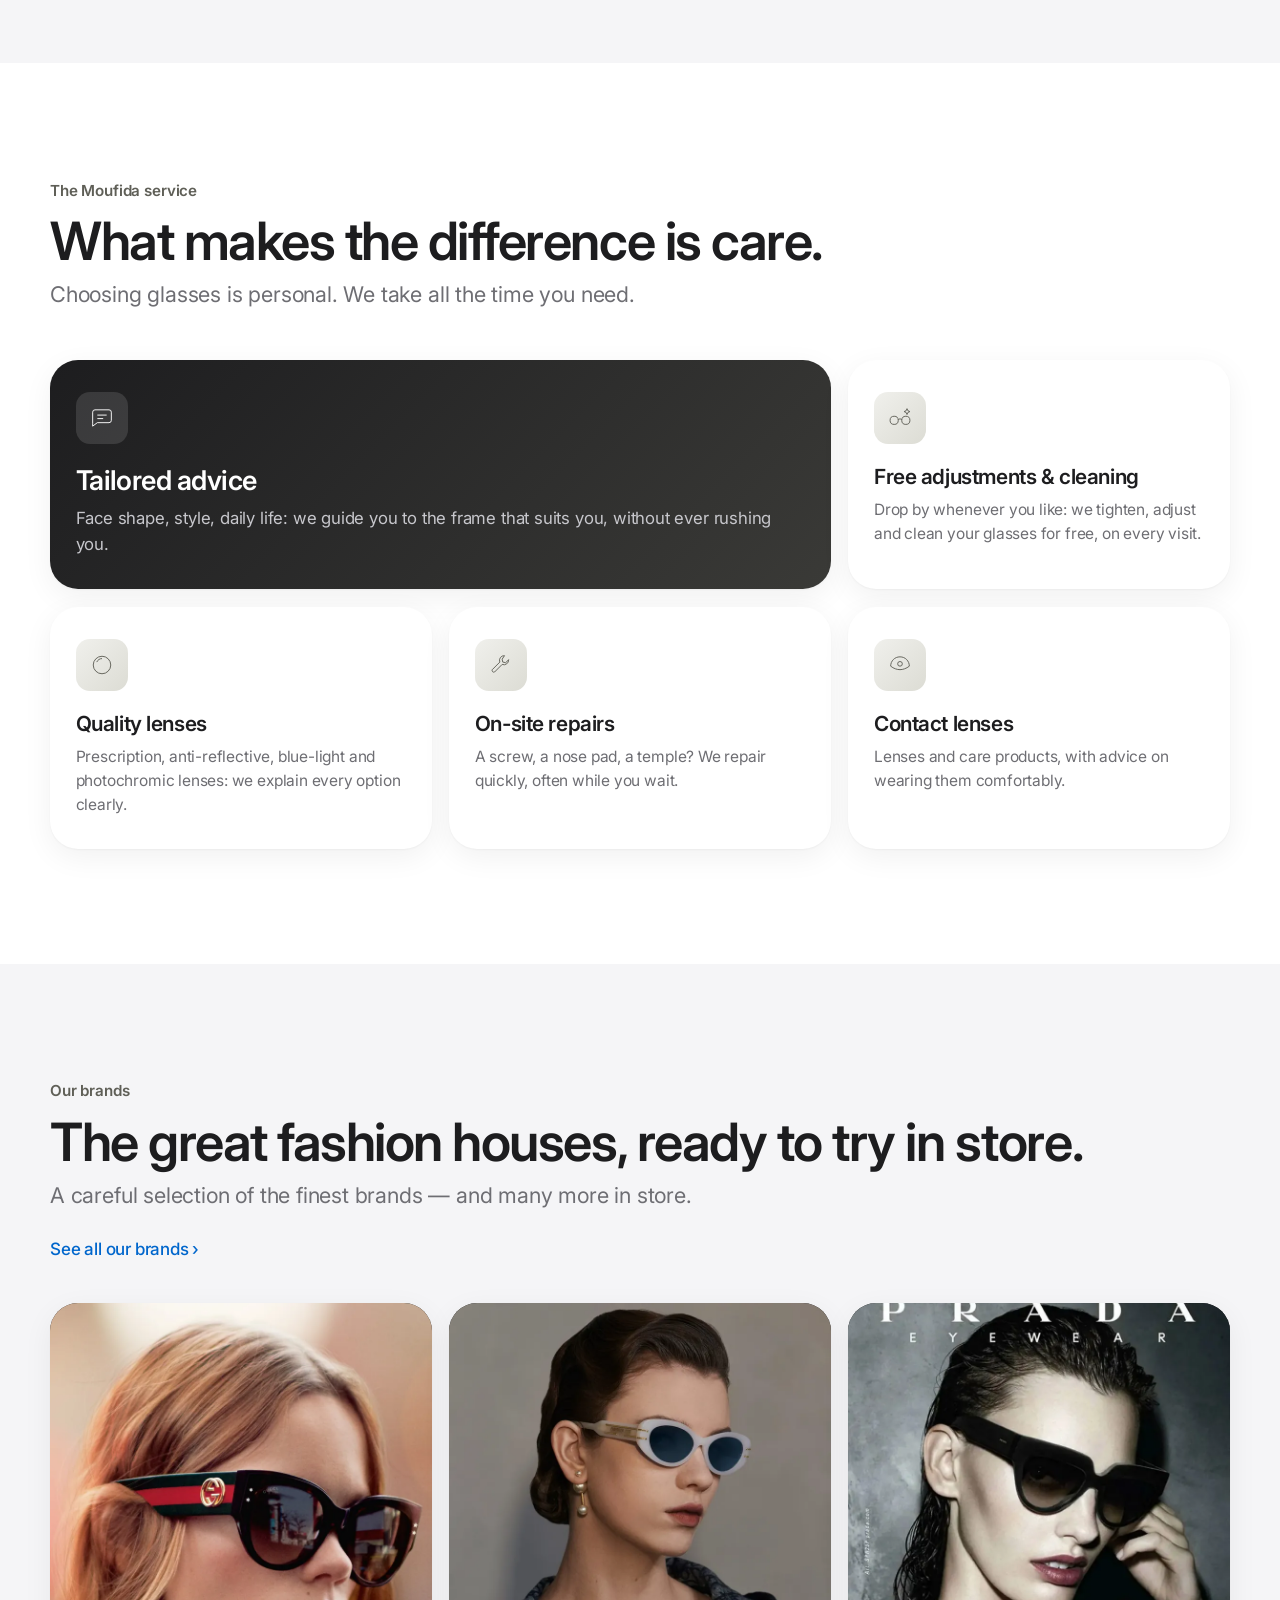
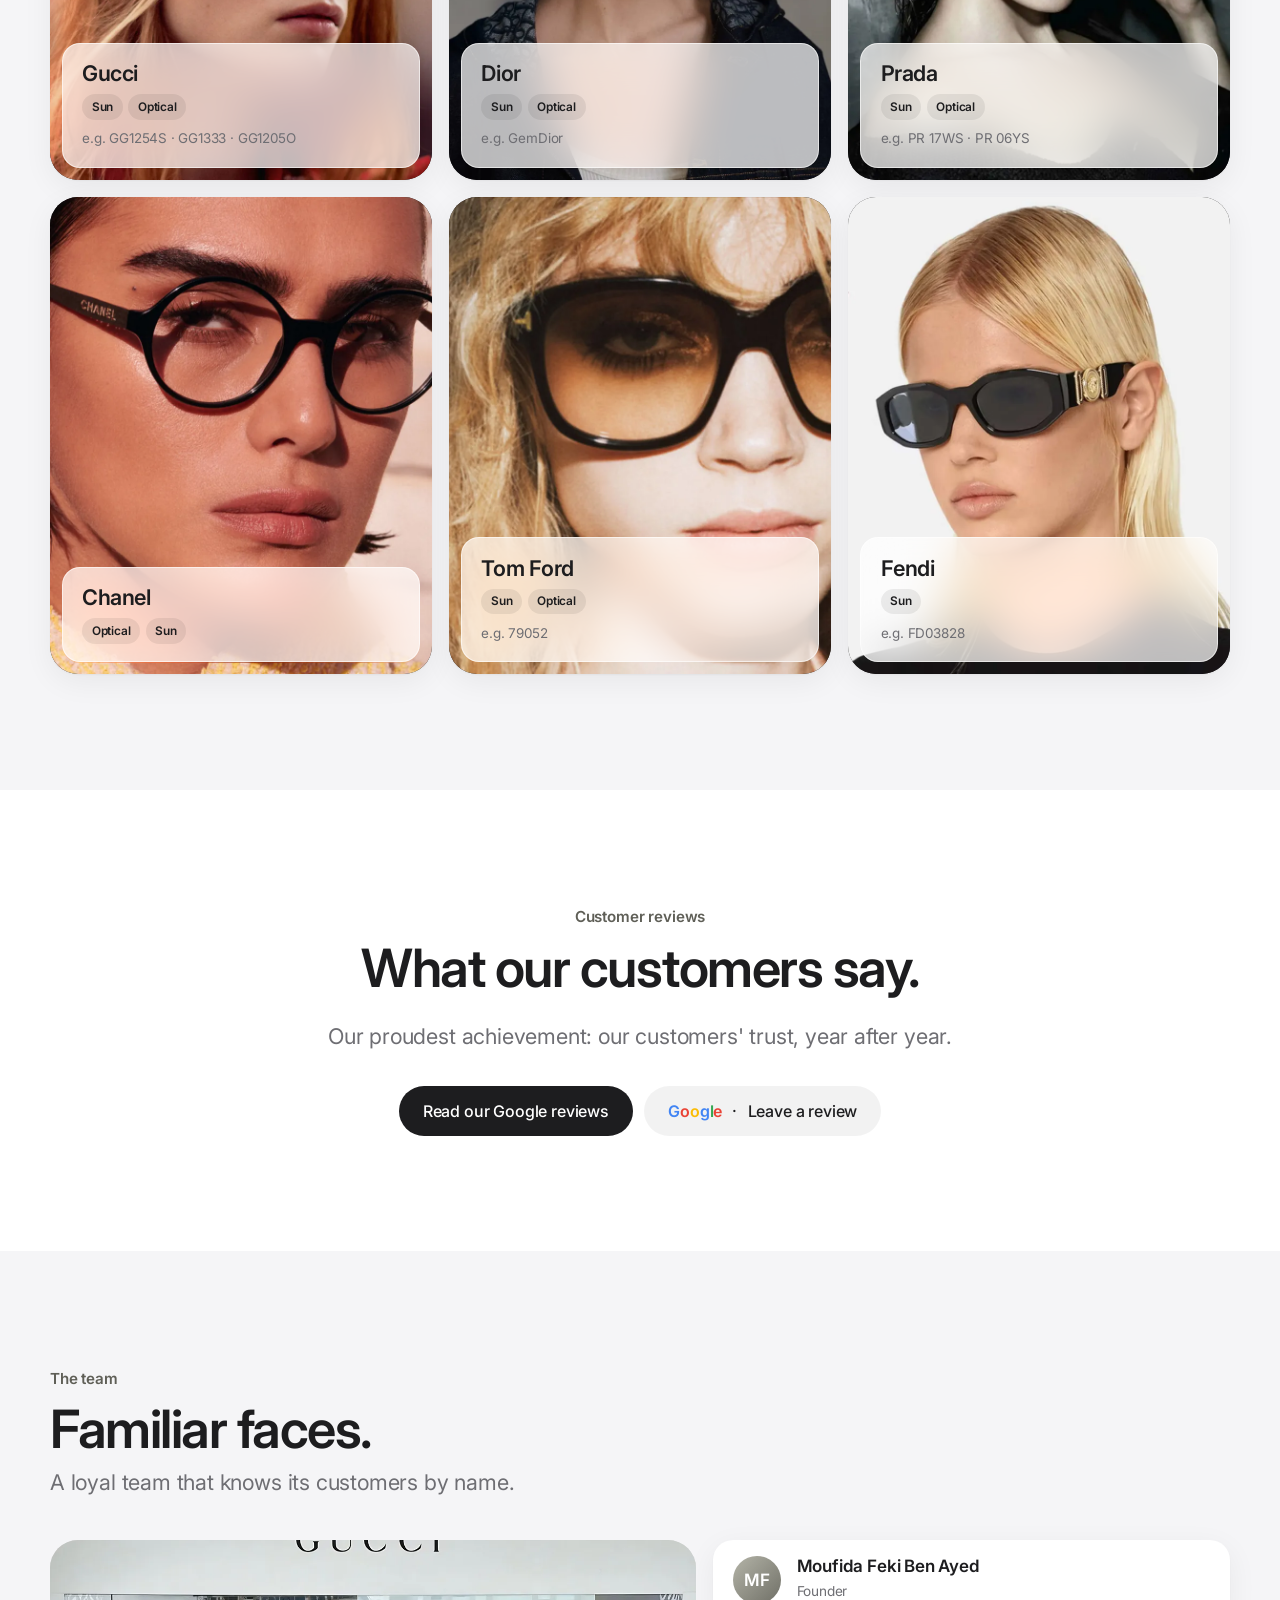
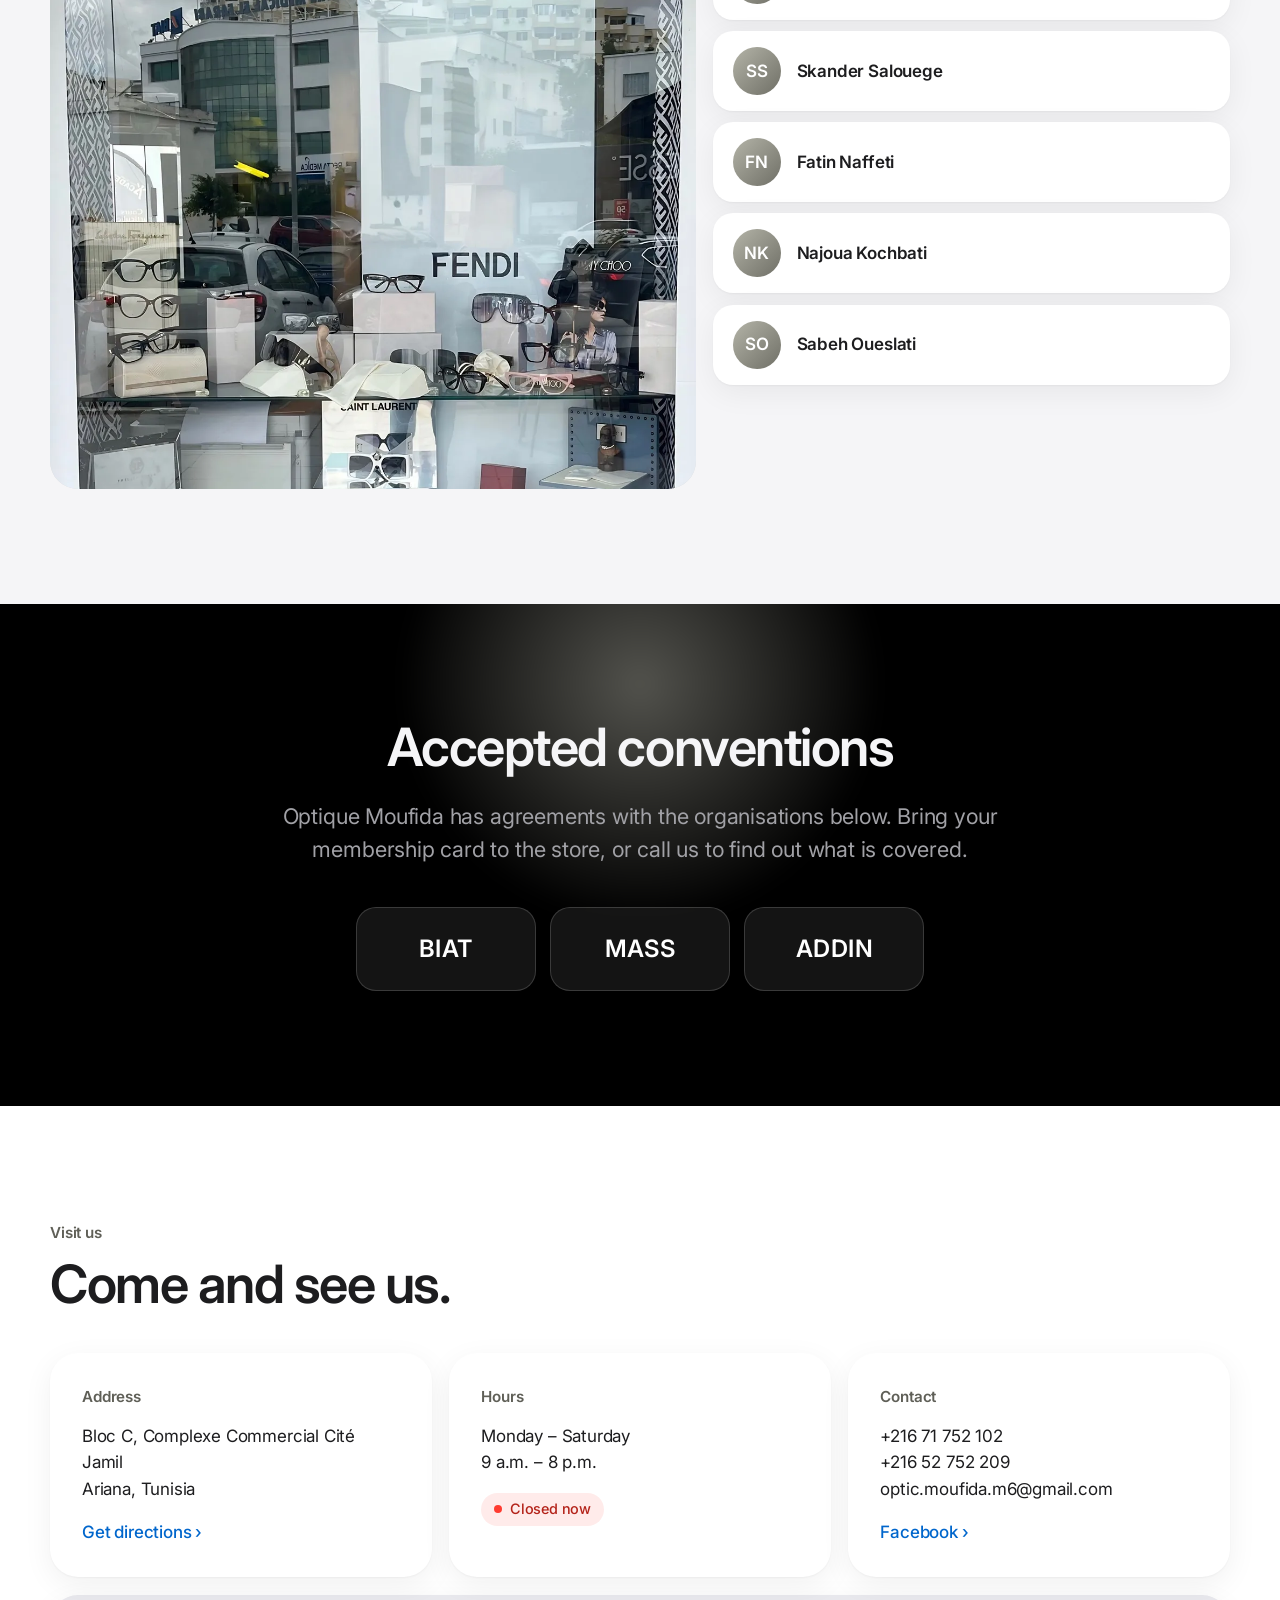
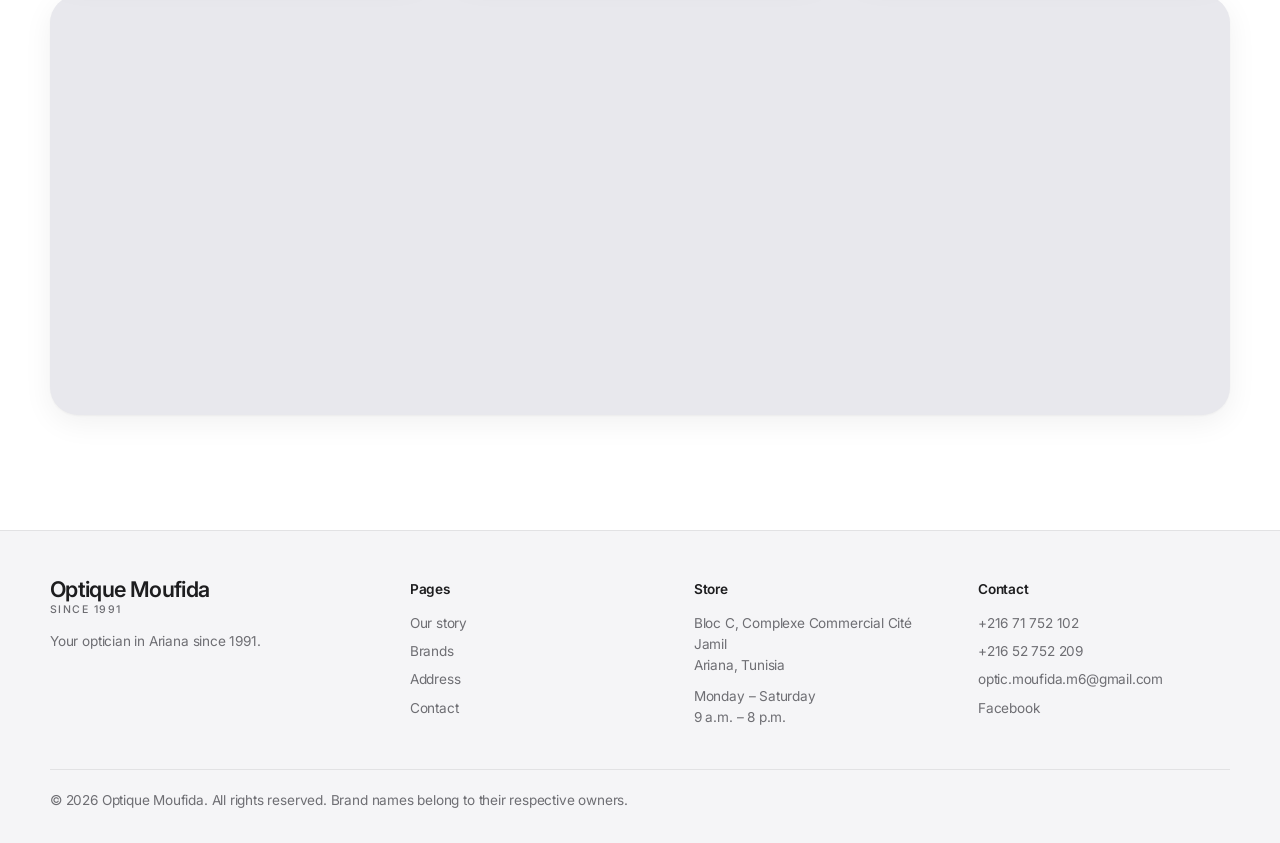
==== commit 3c7df263: "Story-led redesign: wordmark, history, customer service, reviews, brand showcase - Replace logo imag" ====
--- a/index.html
+++ b/index.html
@@ -3,12 +3,12 @@
 <head>
 <meta charset="utf-8">
 <meta name="viewport" content="width=device-width, initial-scale=1">
-<title>Optique Moufida — Opticien à Ariana depuis 1991</title>
-<meta name="description" content="Opticien à Ariana depuis 1991 : lunettes de vue, lunettes de soleil et montures enfants, verres correcteurs, lentilles de contact et réparations.">
+<title>Optique Moufida — Votre opticien à Ariana depuis 1991</title>
+<meta name="description" content="Opticien familial à Ariana depuis 1991 : conseil personnalisé, grandes marques de lunettes de vue et de soleil, montures enfants, lentilles et réparations.">
 <link rel="canonical" href="https://www.opticmoufida.com/">
 <meta property="og:type" content="website">
-<meta property="og:title" content="Optique Moufida — Opticien à Ariana depuis 1991">
-<meta property="og:description" content="Opticien à Ariana depuis 1991 : lunettes de vue, lunettes de soleil et montures enfants, verres correcteurs, lentilles de contact et réparations.">
+<meta property="og:title" content="Optique Moufida — Votre opticien à Ariana depuis 1991">
+<meta property="og:description" content="Opticien familial à Ariana depuis 1991 : conseil personnalisé, grandes marques de lunettes de vue et de soleil, montures enfants, lentilles et réparations.">
 <meta property="og:image" content="https://www.opticmoufida.com/assets/img/store-front.webp">
 <meta name="theme-color" content="#f5f5f7">
 <link rel="icon" type="image/png" sizes="32x32" href="assets/img/icon-32.png">
@@ -18,18 +18,18 @@
 <link href="https://fonts.googleapis.com/css2?family=Inter:wght@400;500;600;700&display=swap" rel="stylesheet">
 <link rel="stylesheet" href="assets/css/style.css">
 <script type="application/ld+json">
-{"@context":"https://schema.org","@type":"Optician","name":"Optique Moufida","url":"https://www.opticmoufida.com","image":"https://www.opticmoufida.com/assets/img/store-front.webp","telephone":"+21671752102","email":"optic.moufida.m6@gmail.com","foundingDate":"1991","address":{"@type":"PostalAddress","streetAddress":"Bloc C, Complexe Commercial Cité Jamil","addressLocality":"Ariana","addressCountry":"TN"},"geo":{"@type":"GeoCoordinates","latitude":36.8475875,"longitude":10.1664531},"openingHoursSpecification":[{"@type":"OpeningHoursSpecification","dayOfWeek":["Monday","Tuesday","Wednesday","Thursday","Friday","Saturday"],"opens":"09:00","closes":"20:00"}],"sameAs":["https://www.facebook.com/OptiqueMoufida/"]}
+{"@context":"https://schema.org","@type":"Optician","name":"Optique Moufida","url":"https://www.opticmoufida.com","image":"https://www.opticmoufida.com/assets/img/store-front.webp","telephone":"+21671752102","email":"optic.moufida.m6@gmail.com","foundingDate":"1991","founder":{"@type":"Person","name":"Moufida Feki Ben Ayed"},"address":{"@type":"PostalAddress","streetAddress":"Bloc C, Complexe Commercial Cité Jamil","addressLocality":"Ariana","addressCountry":"TN"},"geo":{"@type":"GeoCoordinates","latitude":36.8475875,"longitude":10.1664531},"openingHoursSpecification":[{"@type":"OpeningHoursSpecification","dayOfWeek":["Monday","Tuesday","Wednesday","Thursday","Friday","Saturday"],"opens":"09:00","closes":"20:00"}],"sameAs":["https://www.facebook.com/OptiqueMoufida/","https://maps.google.com/?cid=4160208341374150172"]}
 </script>
 </head>
 <body data-title="meta.home.title">
 <a class="skip-link" href="#main" data-i18n="skip">Aller au contenu</a>
 <header class="site-header">
-  <div class="container header-inner">
-    <a class="brand" href="index.html" aria-label="Optique Moufida"><img src="assets/img/logo-dark.svg" alt="Optique Moufida — Since 1991" width="86" height="40"></a>
+  <div class="header-inner">
+    <a class="wordmark" href="index.html" aria-label="Optique Moufida"><strong>Optique Moufida</strong><small data-i18n="brand.since">Depuis 1991</small></a>
     <nav class="nav" id="site-nav" aria-label="Main">
-      <a href="collection.html" data-i18n="nav.collection">Collection</a>
+      <a href="about.html" data-i18n="nav.about">Notre histoire</a>
+      <a href="collection.html" data-i18n="nav.collection">Marques</a>
       <a href="address.html" data-i18n="nav.address">Adresse</a>
-      <a href="about.html" data-i18n="nav.about">À propos</a>
       <a href="contact.html" data-i18n="nav.contact">Contact</a>
     </nav>
     <div class="header-tools">
@@ -45,61 +45,82 @@
 <main id="main">
 <div class="hero-wrap">
 <section class="hero">
-  <video autoplay muted loop playsinline preload="auto" poster="assets/img/hero-poster.jpg" aria-hidden="true">
-    <source src="assets/video/hero.mp4" type="video/mp4">
-  </video>
+  <video autoplay muted loop playsinline preload="auto" poster="assets/img/hero-poster.jpg" aria-hidden="true"><source src="assets/video/hero.mp4" type="video/mp4"></video>
   <div class="content">
-    <span class="eyebrow" data-i18n="home.eyebrow">Opticien à Ariana · Depuis 1991</span>
-    <h1 data-i18n="home.title">Bienvenue chez Optique Moufida</h1>
-    <p data-i18n="home.lead">Trouvez la paire parfaite. Des lunettes de qualité et un service expert.</p>
+    <span class="eyebrow" data-i18n="home.eyebrow">Votre opticien à Ariana depuis 1991</span>
+    <h1 data-i18n="home.title">Optique Moufida</h1>
+    <p data-i18n="home.lead">Une maison familiale où l'on prend le temps de vous conseiller — et où l'on vous accueille comme un ami.</p>
     <div class="btn-row">
-      <a class="btn btn--light" href="collection.html" data-i18n="home.cta2">Voir la collection</a>
-      <a class="btn btn--glass" href="about.html" data-i18n="home.cta">En savoir plus</a>
+      <a class="btn btn--light" href="about.html" data-i18n="home.cta1">Notre histoire</a>
+      <a class="btn btn--glass" href="collection.html" data-i18n="home.cta2">Nos marques</a>
     </div>
   </div>
 </section>
 </div>
 
 <section class="section">
-  <div class="container">
-    <div class="bento">
-      <div class="tile tile--media tile--photo reveal"><div class="media"><img src="assets/img/feature-dior.webp" alt="Dior" loading="lazy"></div></div>
-      <div class="tile tile--text reveal">
-        <h2 data-i18n="why.title">Pourquoi nous choisir ?</h2>
-        <p class="sub" data-i18n="why.p1">Depuis 1991, Optique Moufida accompagne ses clients avec passion. Nous proposons une large sélection de montures des plus grandes marques, des verres de haute qualité et des lentilles de contact.</p>
-        <div class="btn-row" style="margin-top:.6rem">
-          <a class="btn" href="about.html#team" data-i18n="why.team">Découvrir notre équipe</a>
-          <a class="btn btn--ghost" href="about.html" data-i18n="why.more">En savoir plus</a>
-        </div>
+  <div class="container story">
+    <div class="reveal">
+      <span class="eyebrow" data-i18n="story.eyebrow">Notre histoire</span>
+      <h2 data-i18n="story.title">Depuis 1991, la même passion.</h2>
+      <p class="sub" data-i18n="story.p1">Tout commence en 1991, quand Madame Moufida ouvre sa boutique à Ariana avec une idée simple : chaque client mérite d'être écouté et conseillé comme un proche.</p>
+      <p data-i18n="story.p2">Plus de trente ans plus tard, cette idée n'a pas changé. Des familles entières, parents, enfants et petits-enfants, nous confient leurs yeux.</p>
+      <a class="link" href="about.html" data-i18n="story.more">Lire notre histoire</a>
+      <div class="stats">
+        <div><strong data-years>35</strong><span data-i18n="story.years">ans d'expérience</span></div>
+        <div><strong data-brand-count>20+</strong><span data-i18n="story.brands">grandes marques</span></div>
+        <div><strong>5</strong><span data-i18n="story.team">personnes à votre écoute</span></div>
       </div>
-      <div class="tile tile--stat reveal"><span class="big big--brand" data-i18n="why.f1.big">1991</span><p data-i18n="why.f1.text">Plus de 30 ans au service des familles d'Ariana.</p></div>
-      <div class="tile tile--stat reveal"><span class="big" data-i18n="why.f2.big">Offert</span><p data-i18n="why.f2.text">Serrage et nettoyage de vos montures à chaque visite.</p></div>
+    </div>
+    <div class="story-photos reveal">
+      <div class="media"><img src="assets/img/store-front.webp" alt="Optique Moufida — vitrine" loading="lazy"></div>
+      <div class="media"><img src="assets/img/store-interior.webp" alt="Optique Moufida — boutique" loading="lazy"></div>
     </div>
   </div>
 </section>
 
 <section class="section section--white">
   <div class="container">
-    <div class="section-head reveal">
-      <div><h2 data-i18n="col.title">Notre collection</h2><p class="sub" data-i18n="col.sub">Les plus grandes marques, à essayer en boutique.</p></div>
-      <a class="link" href="collection.html" data-i18n="col.all">Tout voir</a>
-    </div>
-    <div class="cats">
-      <a class="cat reveal" href="collection.html#optical"><img src="assets/img/g-armani.webp" alt="" loading="lazy"><div class="label"><strong data-i18n="col.optical">Lunettes de vue</strong><span>›</span></div></a>
-      <a class="cat reveal" href="collection.html#sun"><img src="assets/img/feature-gucci.webp" alt="" loading="lazy"><div class="label"><strong data-i18n="col.sun">Lunettes de soleil</strong><span>›</span></div></a>
-      <a class="cat reveal" href="collection.html#kids"><img src="assets/img/g-kids-red.webp" alt="" loading="lazy"><div class="label"><strong data-i18n="col.kids">Enfants</strong><span>›</span></div></a>
+    <div class="section-head reveal"><div><span class="eyebrow" data-i18n="service.eyebrow">Le service Moufida</span><h2 data-i18n="service.title">Ce qui fait la différence, c'est l'attention.</h2><p class="sub" data-i18n="service.sub">Choisir des lunettes, c'est personnel. Nous prenons le temps qu'il faut.</p></div></div>
+    <div class="service-grid">
+      <div class="service reveal service--feature"><div class="icon"><svg viewBox="0 0 48 48" aria-hidden="true"><path d="M8 34V14a4 4 0 0 1 4-4h24a4 4 0 0 1 4 4v14a4 4 0 0 1-4 4H16l-8 6z"/><path d="M16 19h16M16 25h10"/></svg></div><h3 data-i18n="service.1.title">Un conseil sur mesure</h3><p data-i18n="service.1.text">Forme du visage, style, usage au quotidien : nous vous guidons vers la monture qui vous ressemble, sans jamais vous presser.</p></div>
+      <div class="service reveal"><div class="icon"><svg viewBox="0 0 48 48" aria-hidden="true"><circle cx="14" cy="28" r="7"/><circle cx="34" cy="28" r="7"/><path d="M21 27c2-2 4-2 6 0"/><path d="M36 8l1.5 3.5L41 13l-3.5 1.5L36 18l-1.5-3.5L31 13l3.5-1.5z"/></svg></div><h3 data-i18n="service.2.title">Ajustage et nettoyage offerts</h3><p data-i18n="service.2.text">Passez quand vous voulez : nous resserrons, ajustons et nettoyons vos lunettes gratuitement, à chaque visite.</p></div>
+      <div class="service reveal"><div class="icon"><svg viewBox="0 0 48 48" aria-hidden="true"><circle cx="24" cy="24" r="15"/><path d="M15 19c2-4 5-6 9-6"/></svg></div><h3 data-i18n="service.3.title">Des verres de qualité</h3><p data-i18n="service.3.text">Verres correcteurs, antireflet, anti-lumière bleue, photochromiques : nous vous expliquons chaque option clairement.</p></div>
+      <div class="service reveal"><div class="icon"><svg viewBox="0 0 48 48" aria-hidden="true"><path d="M30 8a8 8 0 0 0-8 11L9 32a3 3 0 0 0 4 4l13-13a8 8 0 0 0 11-8l-5 5-5-1-1-5z"/></svg></div><h3 data-i18n="service.4.title">Réparations sur place</h3><p data-i18n="service.4.text">Une vis, une plaquette, une branche ? Nous réparons rapidement, souvent pendant que vous attendez.</p></div>
+      <div class="service reveal"><div class="icon"><svg viewBox="0 0 48 48" aria-hidden="true"><path d="M8 26c0-9 7-16 16-16s16 7 16 16"/><path d="M8 26c5 4 11 6 16 6s11-2 16-6"/><circle cx="24" cy="22" r="4"/></svg></div><h3 data-i18n="service.5.title">Lentilles de contact</h3><p data-i18n="service.5.text">Lentilles et produits d'entretien, avec des conseils pour bien les porter.</p></div>
     </div>
   </div>
 </section>
 
 <section class="section">
   <div class="container">
-    <div class="center reveal"><h2 data-i18n="services.title">Nos services</h2><p class="sub" data-i18n="services.sub">Tout pour votre vision, sous un même toit.</p></div>
-    <div class="services">
-      <div class="service reveal"><div class="icon"><svg viewBox="0 0 48 48" aria-hidden="true"><circle cx="13" cy="28" r="8"/><circle cx="35" cy="28" r="8"/><path d="M21 27c2-2 4-2 6 0M5 28V16c0-2 1-4 3-4M43 28V16c0-2-1-4-3-4"/></svg></div><h3 data-i18n="services.1.title">Montures</h3><p data-i18n-html="services.1.text">Montures de créateurs pour femmes, hommes et enfants.</p></div>
-      <div class="service reveal"><div class="icon"><svg viewBox="0 0 48 48" aria-hidden="true"><circle cx="24" cy="24" r="16"/><path d="M14 18c2-4 6-6 10-6"/></svg></div><h3 data-i18n="services.2.title">Verres correcteurs</h3><p data-i18n-html="services.2.text">Verres de qualité avec traitements antireflet et anti-lumière bleue.</p></div>
-      <div class="service reveal"><div class="icon"><svg viewBox="0 0 48 48" aria-hidden="true"><path d="M8 26c0-9 7-16 16-16s16 7 16 16"/><path d="M8 26c5 4 11 6 16 6s11-2 16-6"/><circle cx="24" cy="22" r="4"/></svg></div><h3 data-i18n="services.3.title">Lentilles de contact</h3><p data-i18n-html="services.3.text">Lentilles et produits d'entretien, avec conseils d'adaptation.</p></div>
-      <div class="service reveal"><div class="icon"><svg viewBox="0 0 48 48" aria-hidden="true"><path d="M30 8a8 8 0 0 0-8 11L9 32a3 3 0 0 0 4 4l13-13a8 8 0 0 0 11-8l-5 5-5-1-1-5z"/></svg></div><h3 data-i18n="services.4.title">Réparations</h3><p data-i18n-html="services.4.text"><strong>Serrage et nettoyage des montures gratuits.</strong></p></div>
+    <div class="section-head reveal">
+      <div><span class="eyebrow" data-i18n="brands.eyebrow">Nos marques</span><h2 data-i18n="brands.title">Les grandes maisons, à essayer en boutique.</h2><p class="sub" data-i18n="brands.sub">Une sélection soignée des plus belles marques — et bien d'autres en magasin.</p></div>
+      <a class="link" href="collection.html" data-i18n="brands.all">Voir toutes nos marques</a>
+    </div>
+    <div class="brand-grid" id="home-brands"></div>
+  </div>
+</section>
+
+<section class="section section--white" id="avis">
+  <div class="container center">
+    <span class="eyebrow reveal" data-i18n="reviews.eyebrow">Avis clients</span>
+    <h2 class="reveal" data-i18n="reviews.title">Ce que disent nos clients.</h2>
+    <p class="sub reveal" data-i18n="reviews.sub">Notre plus belle fierté : la confiance de nos clients, année après année.</p>
+    <div class="reviews" id="reviews"></div>
+    <div class="google-cta reveal">
+      <a class="btn" href="https://maps.google.com/?cid=4160208341374150172" target="_blank" rel="noopener"><span data-i18n="reviews.cta">Lire les avis sur Google</span></a>
+      <a class="btn btn--ghost" href="https://maps.google.com/?cid=4160208341374150172" target="_blank" rel="noopener"><span class="g-logo"><b>G</b><b>o</b><b>o</b><b>g</b><b>l</b><b>e</b></span>&nbsp;·&nbsp;<span data-i18n="reviews.write">Laisser un avis</span></a>
+    </div>
+  </div>
+</section>
+
+<section class="section" id="team">
+  <div class="container">
+    <div class="section-head reveal"><div><span class="eyebrow" data-i18n="team.eyebrow">L'équipe</span><h2 data-i18n="team.title">Des visages que l'on connaît.</h2><p class="sub" data-i18n="team.sub">Une équipe fidèle, qui connaît ses clients par leur prénom.</p></div></div>
+    <div class="team-grid">
+      <div class="team-photo reveal"><img src="assets/img/store-interior.webp" alt="Optique Moufida — boutique" loading="lazy"></div>
+      <ul class="team-list"><li class="reveal"><div class="avatar">MF</div><div><strong>Moufida Feki Ben Ayed</strong><span data-i18n="team.founder">Fondatrice</span></div></li><li class="reveal"><div class="avatar">SS</div><div><strong>Skander Salouege</strong></div></li><li class="reveal"><div class="avatar">FN</div><div><strong>Fatin Naffeti</strong></div></li><li class="reveal"><div class="avatar">NK</div><div><strong>Najoua Kochbati</strong></div></li><li class="reveal"><div class="avatar">SO</div><div><strong>Sabeh Oueslati</strong></div></li></ul>
     </div>
   </div>
 </section>
@@ -112,24 +133,13 @@
   </div>
 </section>
 
-<section class="section" id="visit">
+<section class="section section--white" id="visit">
   <div class="container">
+    <div class="section-head reveal"><div><span class="eyebrow" data-i18n="visit.eyebrow">Nous rendre visite</span><h2 data-i18n="visit.title">Passez nous voir.</h2></div></div>
     <div class="info-grid">
-      <div class="info-card reveal">
-        <span class="eyebrow" data-i18n="visit.address">Adresse</span>
-        <p data-i18n-html="visit.addressValue">Optique Moufida<br>Bloc C, Complexe Commercial Cité Jamil<br>Ariana, Tunisie</p>
-        <a class="link" href="https://www.google.com/maps/dir/?api=1&destination=36.8475875,10.1664531" target="_blank" rel="noopener" data-i18n="visit.directions">Itinéraire</a>
-      </div>
-      <div class="info-card reveal">
-        <span class="eyebrow" data-i18n="visit.hours">Horaires</span>
-        <p data-i18n-html="visit.hoursValue">Du lundi au samedi<br>de 9h à 20h</p>
-        <span class="open-status"></span>
-      </div>
-      <div class="info-card reveal">
-        <span class="eyebrow" data-i18n="visit.contact">Contact</span>
-        <p><a href="tel:+21671752102">+216 71 752 102</a><br><a href="tel:+21652752209">+216 52 752 209</a><br><a href="mailto:optic.moufida.m6@gmail.com">optic.moufida.m6@gmail.com</a></p>
-        <a class="link" href="https://www.facebook.com/OptiqueMoufida/" target="_blank" rel="noopener">Facebook</a>
-      </div>
+      <div class="info-card reveal"><span class="eyebrow" data-i18n="visit.address">Adresse</span><p data-i18n-html="visit.addressValue">Bloc C, Complexe Commercial Cité Jamil<br>Ariana, Tunisie</p><a class="link" href="https://www.google.com/maps/dir/?api=1&destination=36.8475875,10.1664531" target="_blank" rel="noopener" data-i18n="visit.directions">Itinéraire</a></div>
+      <div class="info-card reveal"><span class="eyebrow" data-i18n="visit.hours">Horaires</span><p data-i18n-html="visit.hoursValue">Lundi – Samedi<br>9h00 – 20h00</p><span class="open-status"></span></div>
+      <div class="info-card reveal"><span class="eyebrow" data-i18n="visit.contact">Contact</span><p><a href="tel:+21671752102">+216 71 752 102</a><br><a href="tel:+21652752209">+216 52 752 209</a><br><a href="mailto:optic.moufida.m6@gmail.com">optic.moufida.m6@gmail.com</a></p><a class="link" href="https://www.facebook.com/OptiqueMoufida/" target="_blank" rel="noopener">Facebook</a></div>
     </div>
     <div class="map reveal"><iframe src="https://www.google.com/maps?q=36.8475875,10.1664531&z=17&output=embed" loading="lazy" referrerpolicy="no-referrer-when-downgrade" title="Google Maps"></iframe></div>
   </div>
@@ -139,20 +149,20 @@
 <footer class="site-footer">
   <div class="container">
     <div class="footer-grid">
-      <div><img src="assets/img/logo-dark.svg" alt="Optique Moufida" width="99" height="46"></div>
+      <div><a class="wordmark" href="index.html" aria-label="Optique Moufida"><strong>Optique Moufida</strong><small data-i18n="brand.since">Depuis 1991</small></a><p style="margin-top:1rem" data-i18n="footer.tagline">Votre opticien à Ariana depuis 1991.</p></div>
       <div>
         <h4 data-i18n="footer.explore">Pages</h4>
         <ul>
-          <li><a href="collection.html" data-i18n="nav.collection">Collection</a></li>
+          <li><a href="about.html" data-i18n="nav.about">Notre histoire</a></li>
+          <li><a href="collection.html" data-i18n="nav.collection">Marques</a></li>
           <li><a href="address.html" data-i18n="nav.address">Adresse</a></li>
-          <li><a href="about.html" data-i18n="nav.about">À propos</a></li>
           <li><a href="contact.html" data-i18n="nav.contact">Contact</a></li>
         </ul>
       </div>
       <div>
         <h4 data-i18n="footer.visit">Boutique</h4>
-        <p data-i18n-html="visit.addressValue">Optique Moufida<br>Bloc C, Complexe Commercial Cité Jamil<br>Ariana, Tunisie</p>
-        <p data-i18n-html="visit.hoursValue">Du lundi au samedi<br>de 9h à 20h</p>
+        <p data-i18n-html="visit.addressValue">Bloc C, Complexe Commercial Cité Jamil<br>Ariana, Tunisie</p>
+        <p data-i18n-html="visit.hoursValue">Lundi – Samedi<br>9h00 – 20h00</p>
       </div>
       <div>
         <h4 data-i18n="footer.contact">Contact</h4>
@@ -164,12 +174,12 @@
         </ul>
       </div>
     </div>
-    <div class="footer-bottom">
-      <span>© <span data-year>2026</span> Optique Moufida. <span data-i18n="footer.rights">Tous droits réservés.</span></span>
-    </div>
+    <div class="footer-bottom">© <span data-year>2026</span> Optique Moufida. <span data-i18n="footer.rights">Tous droits réservés.</span> <span data-i18n="footer.brands">Les marques citées appartiennent à leurs propriétaires respectifs.</span></div>
   </div>
 </footer>
 <script src="assets/js/i18n.js"></script>
+<script src="assets/js/brands.js"></script>
+<script src="assets/js/reviews.js"></script>
 <script src="assets/js/main.js"></script>
 </body>
 </html>
--- a/assets/css/style.css
+++ b/assets/css/style.css
@@ -327,3 +327,113 @@
   *, *::before, *::after { animation: none !important; transition: none !important; }
   .reveal { opacity: 1; transform: none; }
 }
+
+/* ===== v4 additions ===== */
+
+/* Wordmark (replaces the logo image) */
+.wordmark { display: flex; flex-direction: column; line-height: 1; text-decoration: none; color: var(--ink); }
+.wordmark strong { font-size: 1.22rem; font-weight: 600; letter-spacing: -.03em; }
+.wordmark small { font-size: .66rem; font-weight: 500; letter-spacing: .14em; text-transform: uppercase; color: var(--muted); margin-top: 4px; }
+.site-footer .wordmark strong { font-size: 1.35rem; }
+
+/* Hero title */
+.hero h1 { font-size: clamp(3rem, 8vw, 6.2rem); letter-spacing: -.045em; }
+
+/* Story */
+.story { display: grid; grid-template-columns: 1fr 1fr; gap: clamp(2rem, 5vw, 4.5rem); align-items: center; }
+.story-photos { display: grid; grid-template-columns: 1fr 1fr; gap: 1rem; }
+.story-photos .media:nth-child(2) { margin-top: 3rem; }
+.stats { display: grid; grid-template-columns: repeat(3, 1fr); gap: 1rem; margin-top: 2.2rem; padding-top: 2rem; border-top: 1px solid var(--line); }
+.stats strong { display: block; font-size: clamp(2.2rem, 4vw, 3rem); font-weight: 600; letter-spacing: -.04em; color: var(--ink); line-height: 1; }
+.stats span { font-size: .9rem; color: var(--muted); }
+
+/* Service grid */
+.service-grid { display: grid; grid-template-columns: repeat(3, 1fr); gap: 1.1rem; margin-top: 3rem; }
+.service-grid .service { text-align: left; }
+.service-grid .service h3 { margin-bottom: .5rem; }
+.service--feature { grid-column: span 2; background: linear-gradient(135deg, #1d1d1f, #3a3a37); color: #e8e8ed; }
+.service--feature h3 { color: #fff; font-size: 1.7rem; }
+.service--feature p { color: #c7c7cc; font-size: 1.05rem; }
+.service--feature .icon { background: rgba(255,255,255,.12); }
+.service--feature svg { stroke: #fff; }
+
+/* Reviews */
+.reviews { display: grid; grid-template-columns: repeat(auto-fit, minmax(240px, 1fr)); gap: 1.1rem; margin-top: 2.5rem; }
+.reviews.is-empty { display: none; }
+.rating-card, .review-card { background: var(--card); border-radius: var(--r-lg); padding: 2rem; box-shadow: var(--shadow); margin: 0; }
+.rating-card { text-align: center; display: flex; flex-direction: column; justify-content: center; }
+.rating-num { font-size: 4.2rem; font-weight: 700; letter-spacing: -.05em; color: var(--ink); line-height: 1; }
+.stars { color: #d2d2d7; font-size: 1.5rem; letter-spacing: 2px; margin: .5rem 0; }
+.stars.small { font-size: 1rem; margin: 0 0 .8rem; }
+.star.on { color: #fbbc04; }
+.star.half { background: linear-gradient(90deg, #fbbc04 50%, #d2d2d7 50%); -webkit-background-clip: text; background-clip: text; color: transparent; }
+.rating-meta { color: var(--muted); margin: 0; }
+.review-card blockquote { margin: 0 0 1rem; color: var(--ink); font-size: 1.05rem; line-height: 1.5; }
+.review-card figcaption { color: var(--muted); font-size: .9rem; }
+.google-cta { display: flex; gap: .7rem; flex-wrap: wrap; justify-content: center; margin-top: 2rem; }
+.g-logo { font-weight: 600; }
+.g-logo b:nth-child(1), .g-logo b:nth-child(4) { color: #4285f4; } .g-logo b:nth-child(2), .g-logo b:nth-child(6) { color: #ea4335; }
+.g-logo b:nth-child(3) { color: #fbbc04; } .g-logo b:nth-child(5) { color: #34a853; }
+.g-logo b { font-weight: 600; }
+
+/* Brand cards — identical 4:5 frames */
+.brand-grid { display: grid; grid-template-columns: repeat(3, 1fr); gap: 1.1rem; }
+.brand-card { position: relative; border-radius: var(--r-lg); overflow: hidden; aspect-ratio: 4 / 5; background: #222; box-shadow: var(--shadow); }
+.brand-card img { width: 100%; height: 100%; object-fit: cover; transition: transform .9s cubic-bezier(.2,.7,.2,1); }
+.brand-card:hover img { transform: scale(1.05); }
+.brand-card::after { content: ""; position: absolute; inset: 0; background: linear-gradient(180deg, rgba(0,0,0,0) 50%, rgba(0,0,0,.35) 100%); pointer-events: none; }
+.brand-info {
+  position: absolute; left: 12px; right: 12px; bottom: 12px; z-index: 1; padding: 1.1rem 1.2rem; border-radius: 18px;
+  background: rgba(255,255,255,.72); -webkit-backdrop-filter: var(--blur); backdrop-filter: var(--blur); border: 1px solid rgba(255,255,255,.6);
+}
+.brand-info h3, .brand-text h3 { margin: 0 0 .45rem; font-size: 1.35rem; }
+.tags { display: flex; gap: .35rem; flex-wrap: wrap; }
+.tag { font-size: .74rem; font-weight: 600; padding: .22rem .6rem; border-radius: 999px; background: rgba(0,0,0,.07); color: var(--ink); }
+.ex { margin: .55rem 0 0; font-size: .84rem; color: var(--muted); }
+.brand-also { display: grid; grid-template-columns: repeat(3, 1fr); gap: 1.1rem; margin-top: 1.1rem; }
+.brand-text { background: var(--card); border-radius: var(--r-lg); padding: 1.6rem 1.7rem; box-shadow: var(--shadow); }
+.brand-more { background: linear-gradient(135deg, #ecece8, #f8f8f6); }
+.brand-more p { margin: 0; color: var(--text); font-size: .95rem; }
+.brand-grid > .is-hidden, .brand-also > .is-hidden { display: none; }
+
+/* Team */
+.team-grid { display: grid; grid-template-columns: 1.25fr 1fr; gap: 1.1rem; margin-top: 2.5rem; align-items: stretch; }
+.team-photo { border-radius: var(--r-lg); overflow: hidden; min-height: 100%; background: #ddd; }
+.team-photo img { width: 100%; height: 100%; object-fit: cover; }
+.team-list { list-style: none; padding: 0; margin: 0; display: grid; gap: .7rem; }
+.team-list li { display: flex; align-items: center; gap: 1rem; background: var(--card); border-radius: var(--r-md); padding: 1rem 1.2rem; box-shadow: var(--shadow); }
+.team-list .avatar { flex: none; width: 48px; height: 48px; border-radius: 50%; background: linear-gradient(135deg, #b4b4a8, #6f6f66); color: #fff; display: grid; place-items: center; font-weight: 600; }
+.team-list strong { display: block; color: var(--ink); font-weight: 600; line-height: 1.2; }
+.team-list span { font-size: .85rem; color: var(--muted); }
+
+/* About: timeline + quote */
+.timeline { display: grid; grid-template-columns: repeat(3, 1fr); gap: 1.1rem; margin-top: 2.5rem; }
+.timeline .tile strong { display: block; font-size: 2rem; font-weight: 600; letter-spacing: -.03em; color: var(--ink); margin-bottom: .4rem; }
+.timeline .tile p { color: var(--muted); }
+.quote-band { font-size: clamp(1.7rem, 3.6vw, 2.8rem); font-weight: 600; letter-spacing: -.03em; line-height: 1.2; color: #f5f5f7; max-width: 22em; margin: 0 auto; text-align: center; }
+.prose { max-width: 720px; }
+.prose p { font-size: 1.15rem; color: var(--text); }
+
+@media (max-width: 1020px) {
+  .brand-grid, .brand-also { grid-template-columns: repeat(2, 1fr); }
+}
+@media (max-width: 860px) {
+  .story, .team-grid { grid-template-columns: 1fr; }
+  .service-grid, .timeline { grid-template-columns: 1fr; }
+  .service--feature { grid-column: auto; }
+  .team-photo { aspect-ratio: 4 / 3; }
+}
+@media (max-width: 560px) {
+  .brand-grid { grid-template-columns: 1fr; }
+  .brand-also { grid-template-columns: 1fr; }
+  .stats { gap: .5rem; }
+  .stats span { font-size: .78rem; }
+  .wordmark strong { font-size: 1.08rem; }
+}
+/* fixes */
+.brand-card img { position: absolute; inset: 0; }
+.media img, .cat img { position: absolute; inset: 0; }
+.team-grid { align-items: start; }
+.team-photo { min-height: 0; aspect-ratio: 4 / 3.4; position: relative; }
+.team-photo img { position: absolute; inset: 0; }
+.brand-card::after { display: none; }
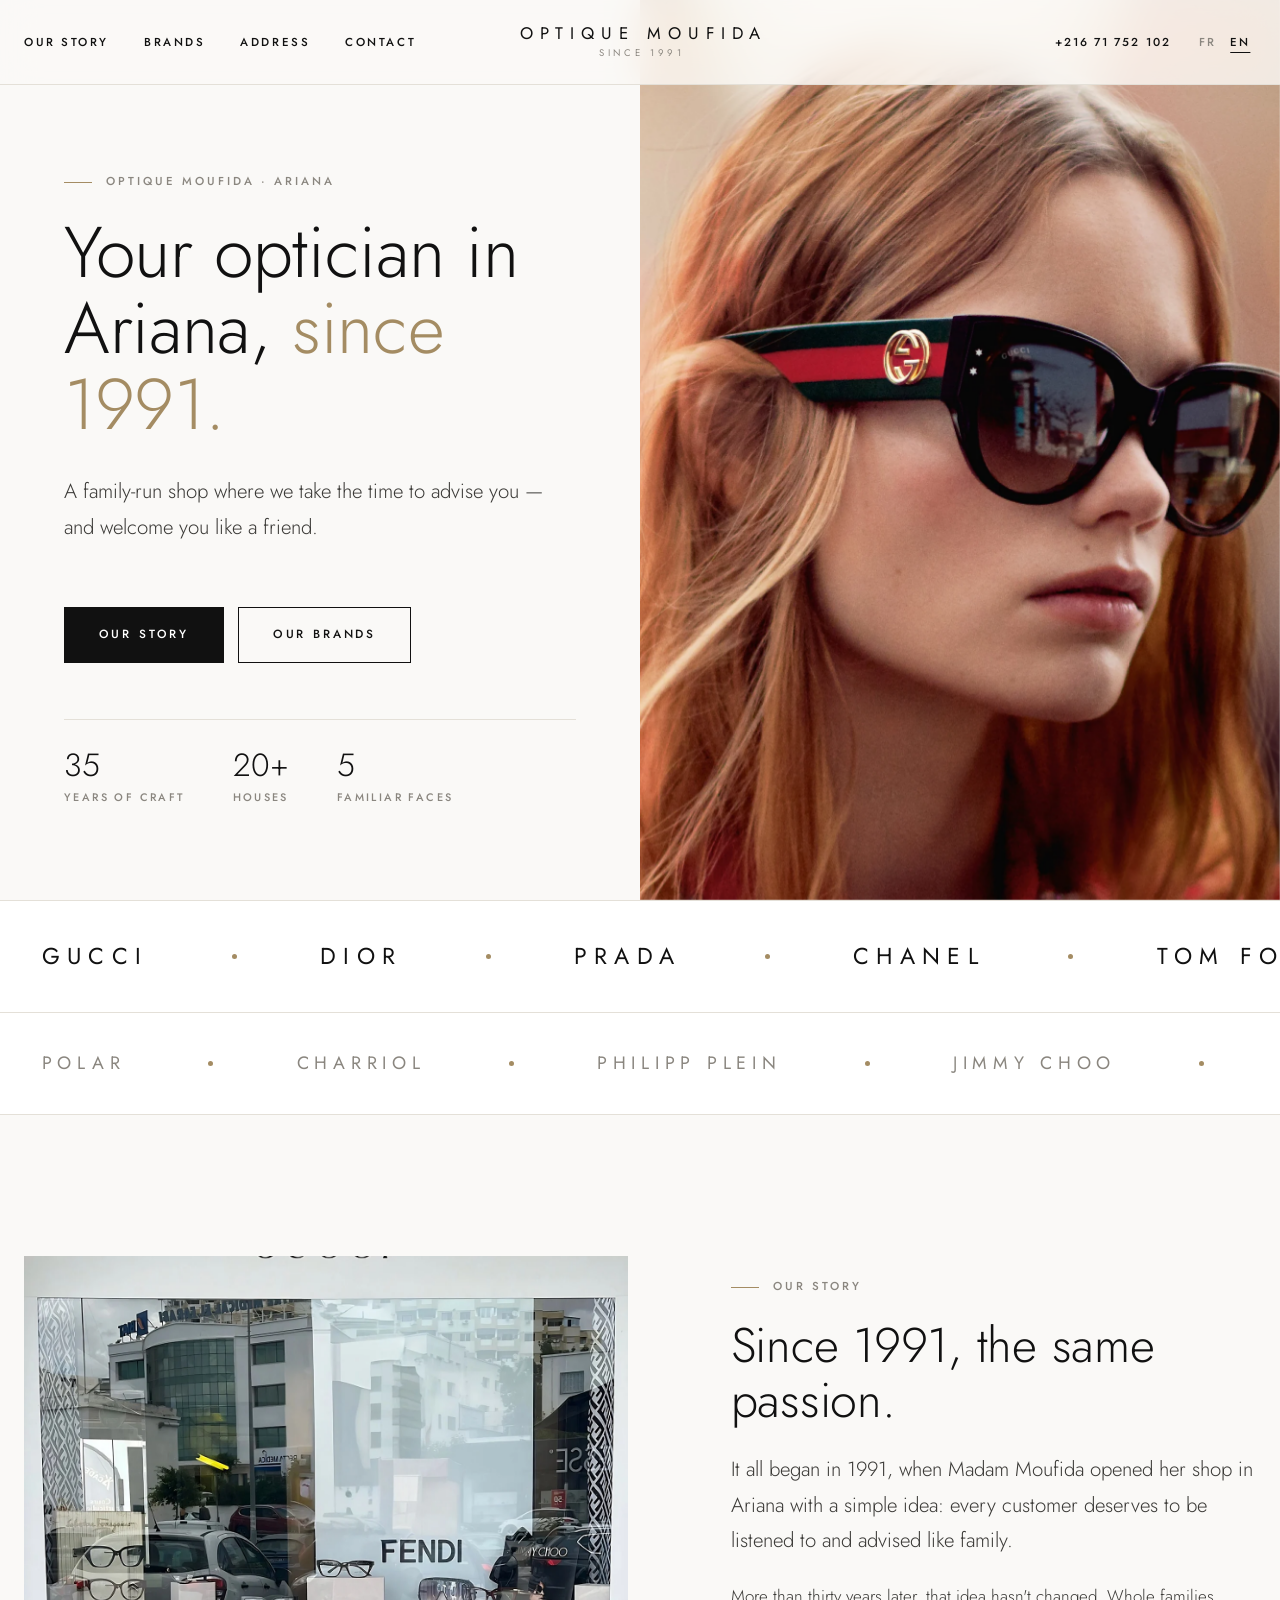
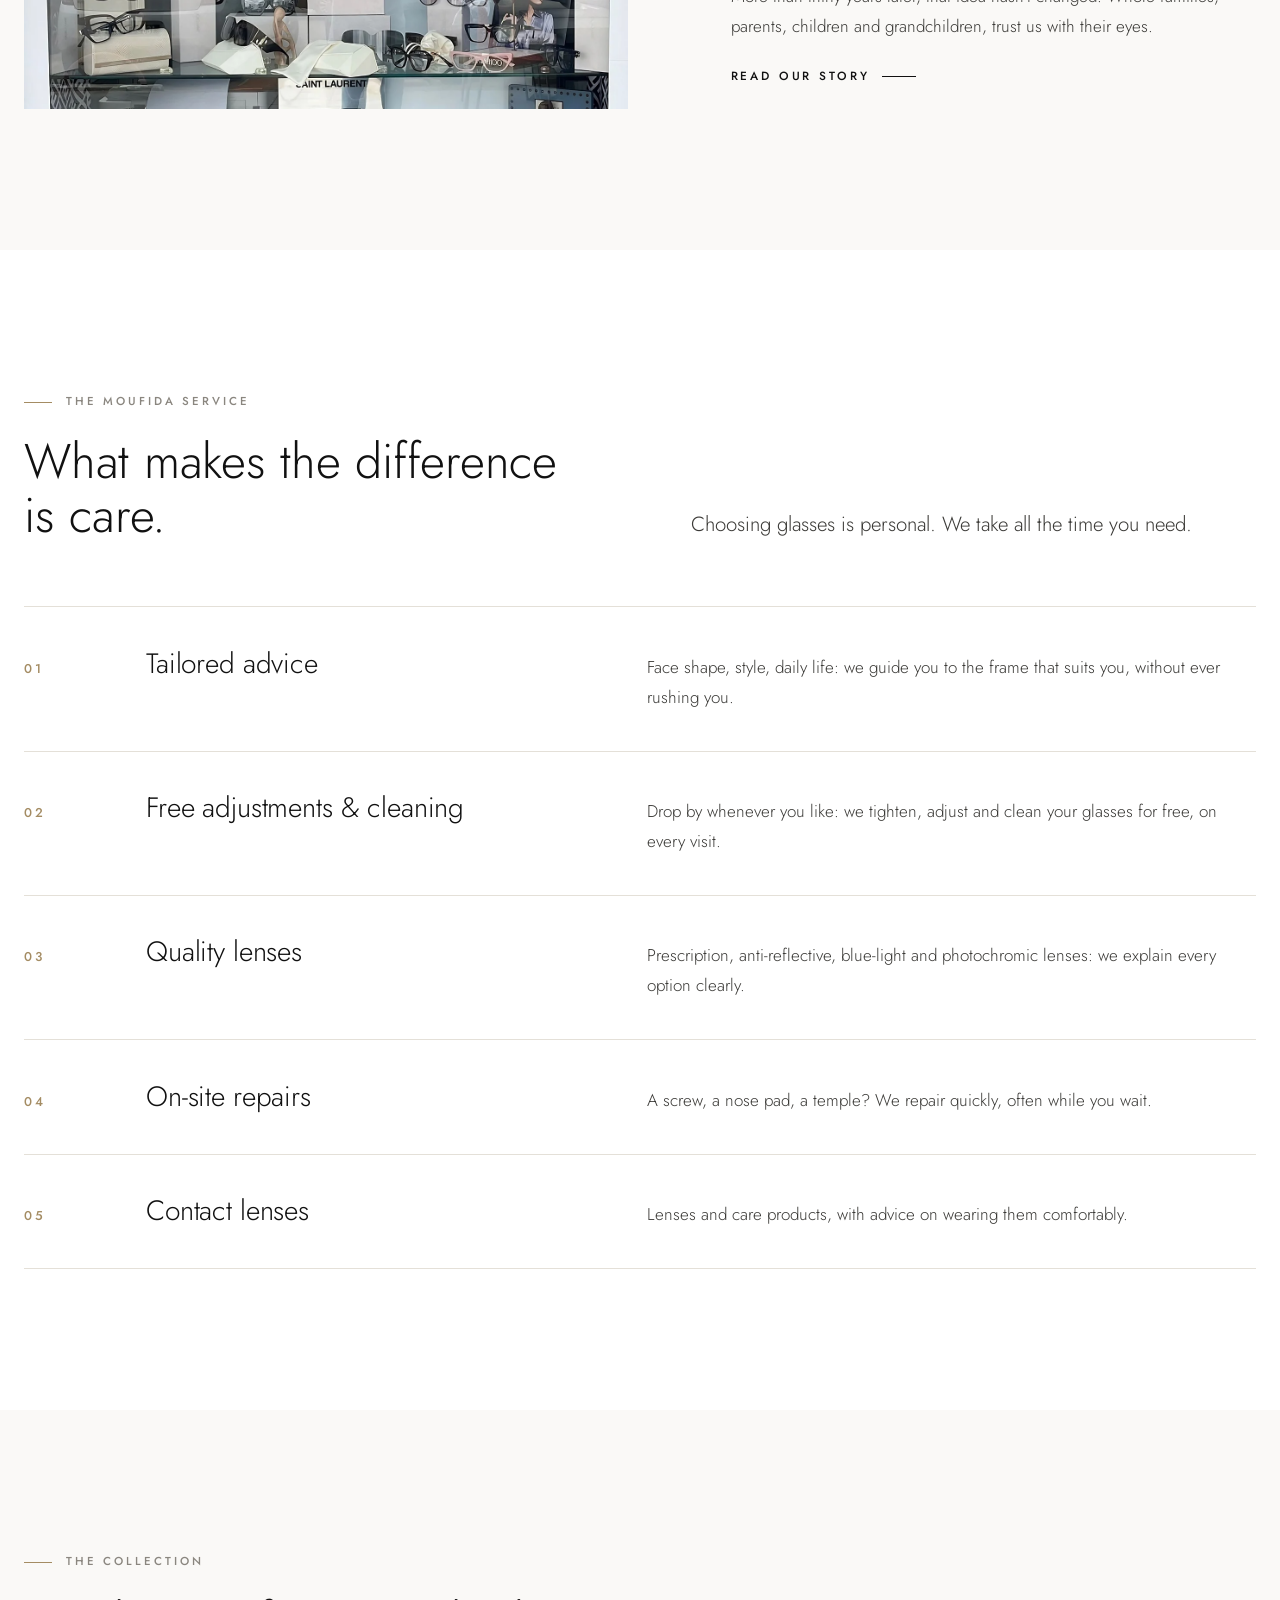
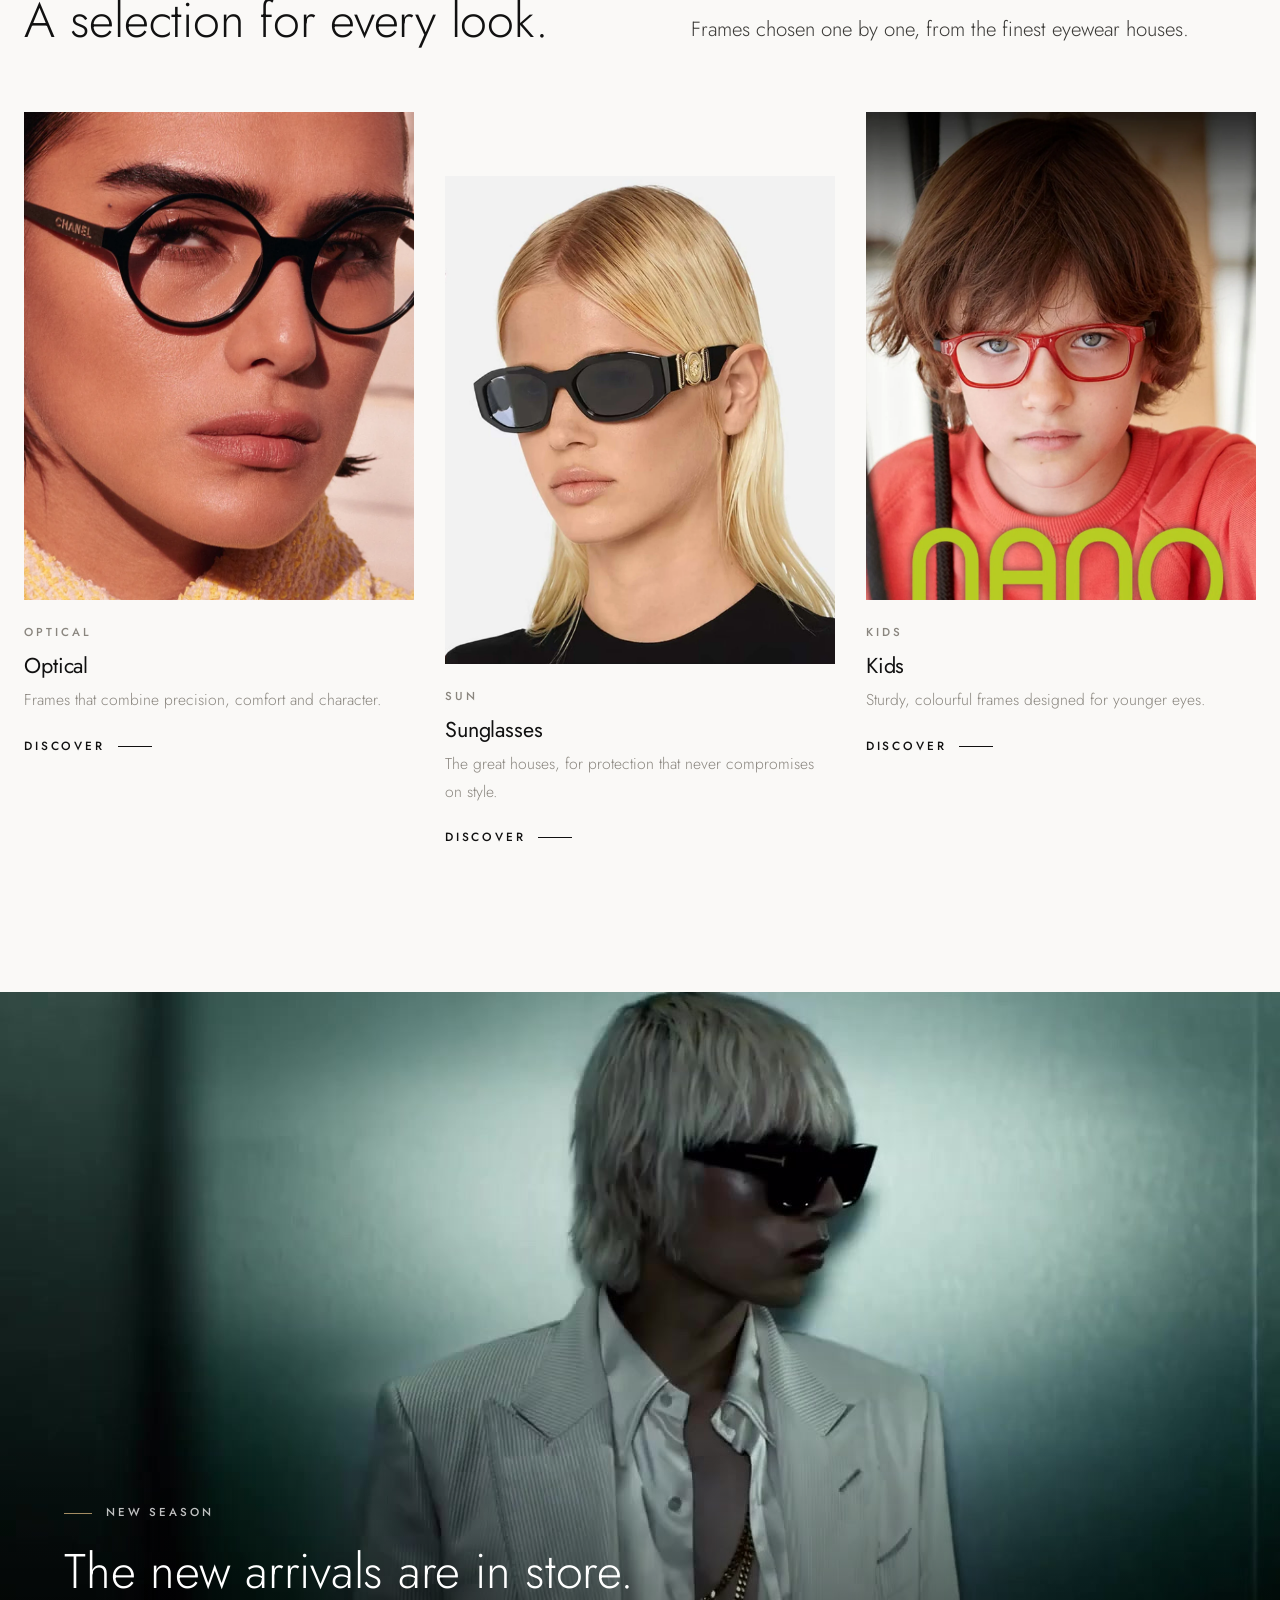
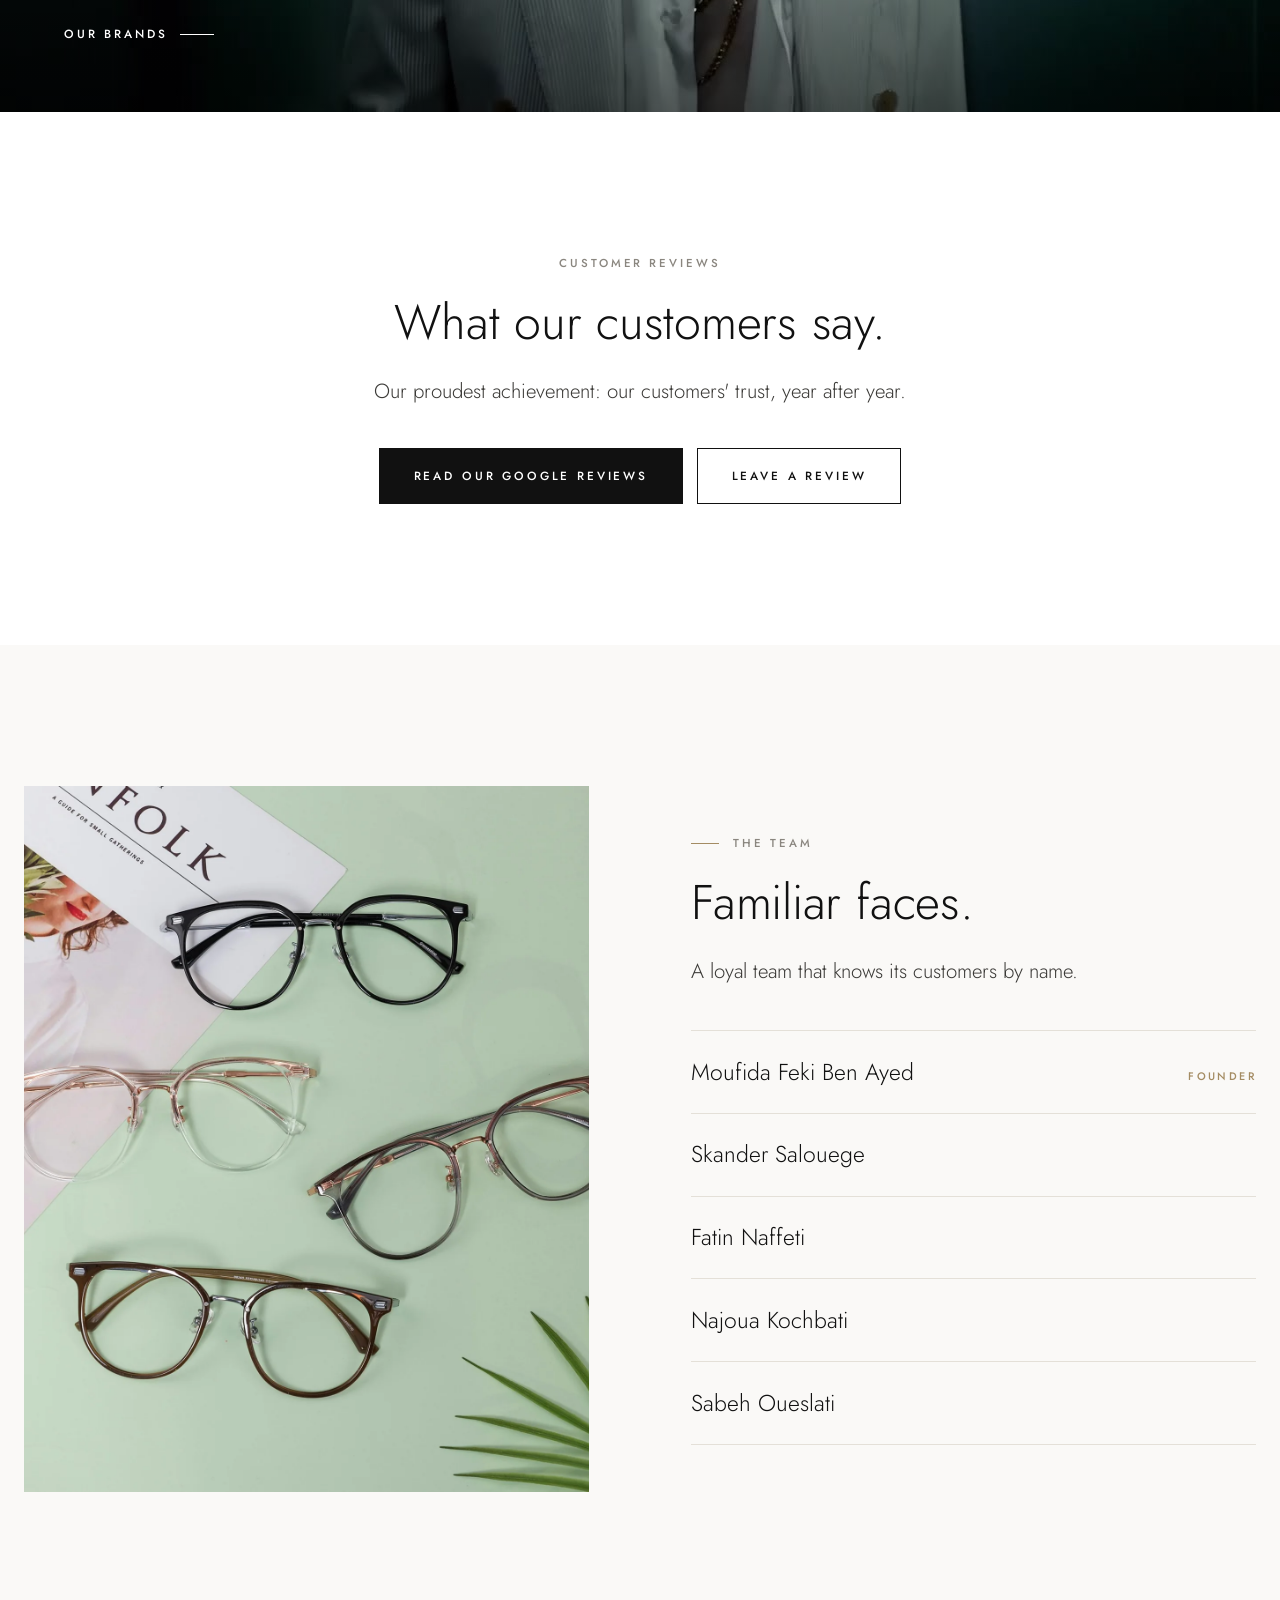
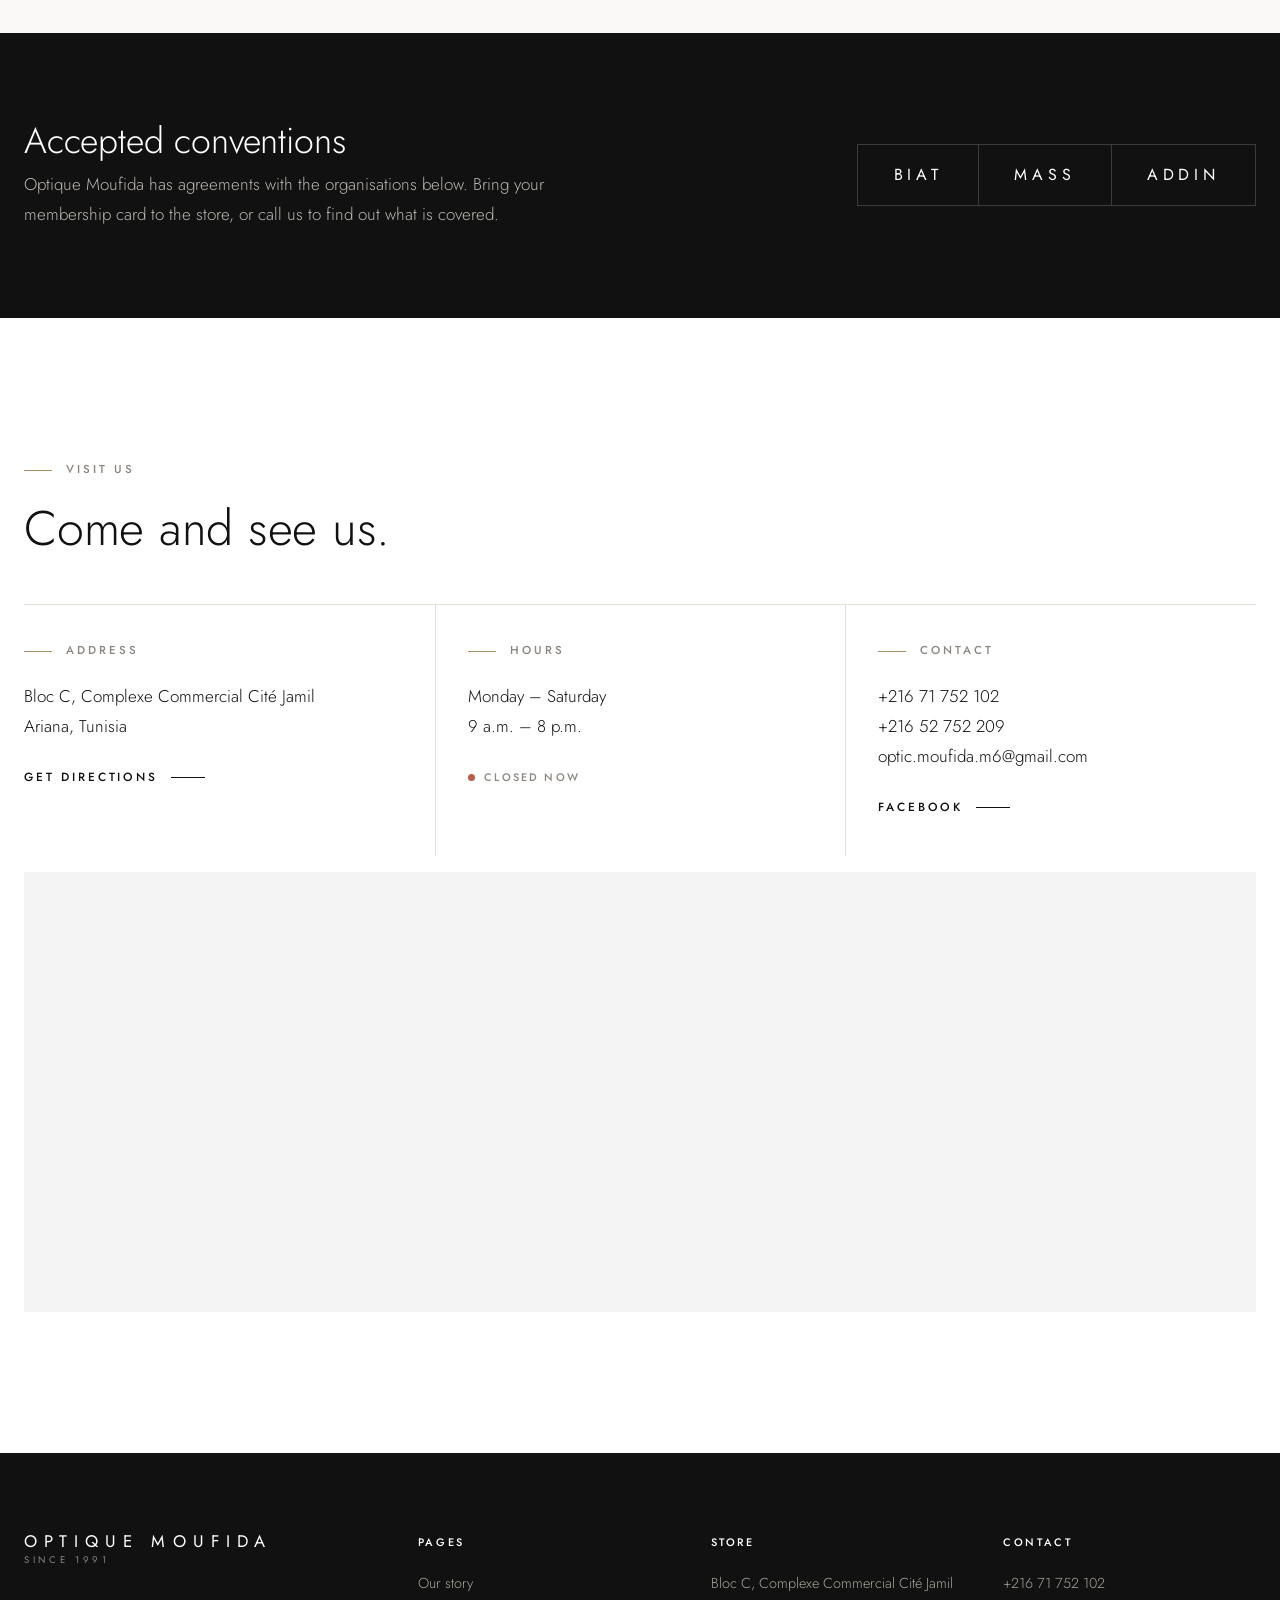
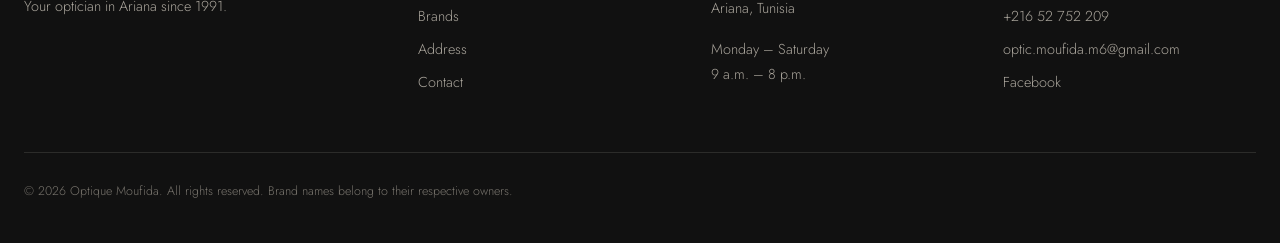
==== commit 12c4585f: "Quiet-luxury redesign: Jost light, brand roll, high-res imagery - Self-hosted Jost (light weights, w" ====
--- a/index.html
+++ b/index.html
@@ -9,30 +9,29 @@
 <meta property="og:type" content="website">
 <meta property="og:title" content="Optique Moufida — Votre opticien à Ariana depuis 1991">
 <meta property="og:description" content="Opticien familial à Ariana depuis 1991 : conseil personnalisé, grandes marques de lunettes de vue et de soleil, montures enfants, lentilles et réparations.">
-<meta property="og:image" content="https://www.opticmoufida.com/assets/img/store-front.webp">
-<meta name="theme-color" content="#f5f5f7">
+<meta property="og:image" content="https://www.opticmoufida.com/assets/img/hero.webp">
+<meta name="theme-color" content="#faf9f7">
 <link rel="icon" type="image/png" sizes="32x32" href="assets/img/icon-32.png">
 <link rel="apple-touch-icon" href="assets/img/icon-180.png">
-<link rel="preconnect" href="https://fonts.googleapis.com">
-<link rel="preconnect" href="https://fonts.gstatic.com" crossorigin>
-<link href="https://fonts.googleapis.com/css2?family=Inter:wght@400;500;600;700&display=swap" rel="stylesheet">
+<link rel="preload" href="assets/fonts/jost-latin-300-normal.woff2" as="font" type="font/woff2" crossorigin>
 <link rel="stylesheet" href="assets/css/style.css">
 <script type="application/ld+json">
-{"@context":"https://schema.org","@type":"Optician","name":"Optique Moufida","url":"https://www.opticmoufida.com","image":"https://www.opticmoufida.com/assets/img/store-front.webp","telephone":"+21671752102","email":"optic.moufida.m6@gmail.com","foundingDate":"1991","founder":{"@type":"Person","name":"Moufida Feki Ben Ayed"},"address":{"@type":"PostalAddress","streetAddress":"Bloc C, Complexe Commercial Cité Jamil","addressLocality":"Ariana","addressCountry":"TN"},"geo":{"@type":"GeoCoordinates","latitude":36.8475875,"longitude":10.1664531},"openingHoursSpecification":[{"@type":"OpeningHoursSpecification","dayOfWeek":["Monday","Tuesday","Wednesday","Thursday","Friday","Saturday"],"opens":"09:00","closes":"20:00"}],"sameAs":["https://www.facebook.com/OptiqueMoufida/","https://maps.google.com/?cid=4160208341374150172"]}
+{"@context":"https://schema.org","@type":"Optician","name":"Optique Moufida","url":"https://www.opticmoufida.com","image":"https://www.opticmoufida.com/assets/img/store-interior.webp","telephone":"+21671752102","email":"optic.moufida.m6@gmail.com","foundingDate":"1991","founder":{"@type":"Person","name":"Moufida Feki Ben Ayed"},"address":{"@type":"PostalAddress","streetAddress":"Bloc C, Complexe Commercial Cité Jamil","addressLocality":"Ariana","addressCountry":"TN"},"geo":{"@type":"GeoCoordinates","latitude":36.8475875,"longitude":10.1664531},"openingHoursSpecification":[{"@type":"OpeningHoursSpecification","dayOfWeek":["Monday","Tuesday","Wednesday","Thursday","Friday","Saturday"],"opens":"09:00","closes":"20:00"}],"sameAs":["https://www.facebook.com/OptiqueMoufida/","https://maps.google.com/?cid=4160208341374150172"]}
 </script>
 </head>
 <body data-title="meta.home.title">
 <a class="skip-link" href="#main" data-i18n="skip">Aller au contenu</a>
-<header class="site-header">
+<header class="site-header is-solid">
   <div class="header-inner">
-    <a class="wordmark" href="index.html" aria-label="Optique Moufida"><strong>Optique Moufida</strong><small data-i18n="brand.since">Depuis 1991</small></a>
     <nav class="nav" id="site-nav" aria-label="Main">
       <a href="about.html" data-i18n="nav.about">Notre histoire</a>
       <a href="collection.html" data-i18n="nav.collection">Marques</a>
       <a href="address.html" data-i18n="nav.address">Adresse</a>
       <a href="contact.html" data-i18n="nav.contact">Contact</a>
     </nav>
+    <a class="wordmark" href="index.html" aria-label="Optique Moufida"><strong>Optique Moufida</strong><small data-i18n="brand.since">Depuis 1991</small></a>
     <div class="header-tools">
+      <a class="call" href="tel:+21671752102">+216 71 752 102</a>
       <div class="lang-switch" role="group" aria-label="Langue / Language">
         <button type="button" data-lang="fr" aria-pressed="true">FR</button>
         <button type="button" data-lang="en" aria-pressed="false">EN</button>
@@ -43,103 +42,107 @@
 </header>
 
 <main id="main">
-<div class="hero-wrap">
 <section class="hero">
-  <video autoplay muted loop playsinline preload="auto" poster="assets/img/hero-poster.jpg" aria-hidden="true"><source src="assets/video/hero.mp4" type="video/mp4"></video>
-  <div class="content">
-    <span class="eyebrow" data-i18n="home.eyebrow">Votre opticien à Ariana depuis 1991</span>
-    <h1 data-i18n="home.title">Optique Moufida</h1>
-    <p data-i18n="home.lead">Une maison familiale où l'on prend le temps de vous conseiller — et où l'on vous accueille comme un ami.</p>
+  <div class="hero-text">
+    <span class="label" data-i18n="home.eyebrow">Optique Moufida · Ariana</span>
+    <h1 data-i18n-html="home.h1">Votre opticien à Ariana, <em>depuis 1991.</em></h1>
+    <p class="lead" data-i18n="home.lead">Une maison familiale où l'on prend le temps de vous conseiller — et où l'on vous accueille comme un ami.</p>
     <div class="btn-row">
-      <a class="btn btn--light" href="about.html" data-i18n="home.cta1">Notre histoire</a>
-      <a class="btn btn--glass" href="collection.html" data-i18n="home.cta2">Nos marques</a>
+      <a class="btn" href="about.html" data-i18n="home.cta1">Notre histoire</a>
+      <a class="btn btn--line" href="collection.html" data-i18n="home.cta2">Nos marques</a>
+    </div>
+    <div class="hero-meta">
+      <div><strong data-years>35</strong><span data-i18n="home.meta.years">ans de métier</span></div>
+      <div><strong data-brand-count>20+</strong><span data-i18n="home.meta.brands">maisons</span></div>
+      <div><strong>5</strong><span data-i18n="home.meta.free">visages familiers</span></div>
     </div>
   </div>
+  <div class="hero-media"><img src="assets/img/hero.webp" alt="" fetchpriority="high"></div>
 </section>
-</div>
+
+<div class="roll" aria-label="Brands"><div class="roll-track"><span>Gucci</span><span>Dior</span><span>Prada</span><span>Chanel</span><span>Tom Ford</span><span>Fendi</span><span>Ray-Ban</span><span>Emporio Armani</span><span>Lacoste</span><span>David Beckham</span><span>Nano Vista</span><span>Swing</span><span>Cartier</span><span>Saint Laurent</span><span>Versace</span><span>Giorgio Armani</span><span>Jimmy Choo</span><span>Philipp Plein</span><span>Charriol</span><span>Polar</span><span>Gucci</span><span>Dior</span><span>Prada</span><span>Chanel</span><span>Tom Ford</span><span>Fendi</span><span>Ray-Ban</span><span>Emporio Armani</span><span>Lacoste</span><span>David Beckham</span><span>Nano Vista</span><span>Swing</span><span>Cartier</span><span>Saint Laurent</span><span>Versace</span><span>Giorgio Armani</span><span>Jimmy Choo</span><span>Philipp Plein</span><span>Charriol</span><span>Polar</span></div></div>
+<div class="roll roll--reverse" aria-hidden="true"><div class="roll-track"><span>Polar</span><span>Charriol</span><span>Philipp Plein</span><span>Jimmy Choo</span><span>Giorgio Armani</span><span>Versace</span><span>Saint Laurent</span><span>Cartier</span><span>Swing</span><span>Nano Vista</span><span>David Beckham</span><span>Lacoste</span><span>Emporio Armani</span><span>Ray-Ban</span><span>Fendi</span><span>Tom Ford</span><span>Chanel</span><span>Prada</span><span>Dior</span><span>Gucci</span><span>Polar</span><span>Charriol</span><span>Philipp Plein</span><span>Jimmy Choo</span><span>Giorgio Armani</span><span>Versace</span><span>Saint Laurent</span><span>Cartier</span><span>Swing</span><span>Nano Vista</span><span>David Beckham</span><span>Lacoste</span><span>Emporio Armani</span><span>Ray-Ban</span><span>Fendi</span><span>Tom Ford</span><span>Chanel</span><span>Prada</span><span>Dior</span><span>Gucci</span></div></div>
+
 
 <section class="section">
-  <div class="container story">
+  <div class="container split split--wide">
+    <div class="media media--landscape reveal"><img src="assets/img/store-interior.webp" alt="Optique Moufida — vitrine" loading="lazy" style="object-position:50% 35%"></div>
     <div class="reveal">
-      <span class="eyebrow" data-i18n="story.eyebrow">Notre histoire</span>
+      <span class="label" data-i18n="story.eyebrow">Notre histoire</span>
       <h2 data-i18n="story.title">Depuis 1991, la même passion.</h2>
-      <p class="sub" data-i18n="story.p1">Tout commence en 1991, quand Madame Moufida ouvre sa boutique à Ariana avec une idée simple : chaque client mérite d'être écouté et conseillé comme un proche.</p>
+      <p class="lead" data-i18n="story.p1">Tout commence en 1991, quand Madame Moufida ouvre sa boutique à Ariana avec une idée simple : chaque client mérite d'être écouté et conseillé comme un proche.</p>
       <p data-i18n="story.p2">Plus de trente ans plus tard, cette idée n'a pas changé. Des familles entières, parents, enfants et petits-enfants, nous confient leurs yeux.</p>
-      <a class="link" href="about.html" data-i18n="story.more">Lire notre histoire</a>
-      <div class="stats">
-        <div><strong data-years>35</strong><span data-i18n="story.years">ans d'expérience</span></div>
-        <div><strong data-brand-count>20+</strong><span data-i18n="story.brands">grandes marques</span></div>
-        <div><strong>5</strong><span data-i18n="story.team">personnes à votre écoute</span></div>
-      </div>
-    </div>
-    <div class="story-photos reveal">
-      <div class="media"><img src="assets/img/store-front.webp" alt="Optique Moufida — vitrine" loading="lazy"></div>
-      <div class="media"><img src="assets/img/store-interior.webp" alt="Optique Moufida — boutique" loading="lazy"></div>
+      <a class="more" href="about.html" data-i18n="story.more">Lire notre histoire</a>
     </div>
   </div>
 </section>
 
-<section class="section section--white">
+<section class="section section--paper">
   <div class="container">
-    <div class="section-head reveal"><div><span class="eyebrow" data-i18n="service.eyebrow">Le service Moufida</span><h2 data-i18n="service.title">Ce qui fait la différence, c'est l'attention.</h2><p class="sub" data-i18n="service.sub">Choisir des lunettes, c'est personnel. Nous prenons le temps qu'il faut.</p></div></div>
-    <div class="service-grid">
-      <div class="service reveal service--feature"><div class="icon"><svg viewBox="0 0 48 48" aria-hidden="true"><path d="M8 34V14a4 4 0 0 1 4-4h24a4 4 0 0 1 4 4v14a4 4 0 0 1-4 4H16l-8 6z"/><path d="M16 19h16M16 25h10"/></svg></div><h3 data-i18n="service.1.title">Un conseil sur mesure</h3><p data-i18n="service.1.text">Forme du visage, style, usage au quotidien : nous vous guidons vers la monture qui vous ressemble, sans jamais vous presser.</p></div>
-      <div class="service reveal"><div class="icon"><svg viewBox="0 0 48 48" aria-hidden="true"><circle cx="14" cy="28" r="7"/><circle cx="34" cy="28" r="7"/><path d="M21 27c2-2 4-2 6 0"/><path d="M36 8l1.5 3.5L41 13l-3.5 1.5L36 18l-1.5-3.5L31 13l3.5-1.5z"/></svg></div><h3 data-i18n="service.2.title">Ajustage et nettoyage offerts</h3><p data-i18n="service.2.text">Passez quand vous voulez : nous resserrons, ajustons et nettoyons vos lunettes gratuitement, à chaque visite.</p></div>
-      <div class="service reveal"><div class="icon"><svg viewBox="0 0 48 48" aria-hidden="true"><circle cx="24" cy="24" r="15"/><path d="M15 19c2-4 5-6 9-6"/></svg></div><h3 data-i18n="service.3.title">Des verres de qualité</h3><p data-i18n="service.3.text">Verres correcteurs, antireflet, anti-lumière bleue, photochromiques : nous vous expliquons chaque option clairement.</p></div>
-      <div class="service reveal"><div class="icon"><svg viewBox="0 0 48 48" aria-hidden="true"><path d="M30 8a8 8 0 0 0-8 11L9 32a3 3 0 0 0 4 4l13-13a8 8 0 0 0 11-8l-5 5-5-1-1-5z"/></svg></div><h3 data-i18n="service.4.title">Réparations sur place</h3><p data-i18n="service.4.text">Une vis, une plaquette, une branche ? Nous réparons rapidement, souvent pendant que vous attendez.</p></div>
-      <div class="service reveal"><div class="icon"><svg viewBox="0 0 48 48" aria-hidden="true"><path d="M8 26c0-9 7-16 16-16s16 7 16 16"/><path d="M8 26c5 4 11 6 16 6s11-2 16-6"/><circle cx="24" cy="22" r="4"/></svg></div><h3 data-i18n="service.5.title">Lentilles de contact</h3><p data-i18n="service.5.text">Lentilles et produits d'entretien, avec des conseils pour bien les porter.</p></div>
+    <div class="split" style="align-items:end">
+      <div class="reveal"><span class="label" data-i18n="service.eyebrow">Le service Moufida</span><h2 data-i18n="service.title" style="margin:0">Ce qui fait la différence, c'est l'attention.</h2></div>
+      <p class="lead reveal" data-i18n="service.sub" style="margin:0">Choisir des lunettes, c'est personnel. Nous prenons le temps qu'il faut.</p>
     </div>
+    <div class="services"><div class="service-row reveal"><span class="num">01</span><h3 data-i18n="service.1.title">Un conseil sur mesure</h3><p data-i18n="service.1.text">Forme du visage, style, usage au quotidien : nous vous guidons vers la monture qui vous ressemble, sans jamais vous presser.</p></div><div class="service-row reveal"><span class="num">02</span><h3 data-i18n="service.2.title">Ajustage et nettoyage offerts</h3><p data-i18n="service.2.text">Passez quand vous voulez : nous resserrons, ajustons et nettoyons vos lunettes gratuitement, à chaque visite.</p></div><div class="service-row reveal"><span class="num">03</span><h3 data-i18n="service.3.title">Des verres de qualité</h3><p data-i18n="service.3.text">Verres correcteurs, antireflet, anti-lumière bleue, photochromiques : nous vous expliquons chaque option clairement.</p></div><div class="service-row reveal"><span class="num">04</span><h3 data-i18n="service.4.title">Réparations sur place</h3><p data-i18n="service.4.text">Une vis, une plaquette, une branche ? Nous réparons rapidement, souvent pendant que vous attendez.</p></div><div class="service-row reveal"><span class="num">05</span><h3 data-i18n="service.5.title">Lentilles de contact</h3><p data-i18n="service.5.text">Lentilles et produits d'entretien, avec des conseils pour bien les porter.</p></div></div>
   </div>
 </section>
 
 <section class="section">
   <div class="container">
-    <div class="section-head reveal">
-      <div><span class="eyebrow" data-i18n="brands.eyebrow">Nos marques</span><h2 data-i18n="brands.title">Les grandes maisons, à essayer en boutique.</h2><p class="sub" data-i18n="brands.sub">Une sélection soignée des plus belles marques — et bien d'autres en magasin.</p></div>
-      <a class="link" href="collection.html" data-i18n="brands.all">Voir toutes nos marques</a>
+    <div class="split" style="align-items:end;margin-bottom:4rem">
+      <div class="reveal"><span class="label" data-i18n="coll.eyebrow">La collection</span><h2 data-i18n="coll.title" style="margin:0">Une sélection pour chaque regard.</h2></div>
+      <p class="lead reveal" data-i18n="coll.sub" style="margin:0">Des montures choisies une à une, parmi les plus belles maisons de lunetterie.</p>
     </div>
-    <div class="brand-grid" id="home-brands"></div>
+    <div class="collection"><a class="col-item reveal" href="collection.html"><div class="media"><img src="assets/img/col-optical.webp" alt="" loading="lazy"></div><span class="label" data-i18n="cat.optical">Vue</span><h3 data-i18n="coll.optical.title">Lunettes de vue</h3><p data-i18n="coll.optical.text">Des montures qui allient précision, confort et caractère.</p><span class="more" data-i18n="coll.cta">Découvrir</span></a><a class="col-item reveal" href="collection.html"><div class="media"><img src="assets/img/col-sun.webp" alt="" loading="lazy"></div><span class="label" data-i18n="cat.sun">Soleil</span><h3 data-i18n="coll.sun.title">Lunettes de soleil</h3><p data-i18n="coll.sun.text">Les grandes maisons, pour une protection qui ne sacrifie rien au style.</p><span class="more" data-i18n="coll.cta">Découvrir</span></a><a class="col-item reveal" href="collection.html"><div class="media"><img src="assets/img/col-kids.webp" alt="" loading="lazy"></div><span class="label" data-i18n="cat.kids">Enfants</span><h3 data-i18n="coll.kids.title">Enfants</h3><p data-i18n="coll.kids.text">Des montures solides et colorées, pensées pour les plus jeunes.</p><span class="more" data-i18n="coll.cta">Découvrir</span></a></div>
   </div>
 </section>
 
-<section class="section section--white" id="avis">
-  <div class="container center">
-    <span class="eyebrow reveal" data-i18n="reviews.eyebrow">Avis clients</span>
+
+<section class="film">
+  <video autoplay muted loop playsinline preload="metadata" poster="assets/img/film-poster.jpg" aria-hidden="true"><source src="assets/video/film.mp4" type="video/mp4"></video>
+  <div class="film-caption"><span class="label" data-i18n="film.eyebrow">Nouvelle saison</span><h2 data-i18n="film.title">Les nouveautés sont arrivées en boutique.</h2><a class="more" href="collection.html" data-i18n="film.cta">Nos marques</a></div>
+</section>
+
+<section class="section section--paper" id="avis">
+  <div class="narrow center">
+    <span class="label reveal" data-i18n="reviews.eyebrow">Avis clients</span>
     <h2 class="reveal" data-i18n="reviews.title">Ce que disent nos clients.</h2>
-    <p class="sub reveal" data-i18n="reviews.sub">Notre plus belle fierté : la confiance de nos clients, année après année.</p>
+    <p class="lead reveal" data-i18n="reviews.sub">Notre plus belle fierté : la confiance de nos clients, année après année.</p>
     <div class="reviews" id="reviews"></div>
-    <div class="google-cta reveal">
-      <a class="btn" href="https://maps.google.com/?cid=4160208341374150172" target="_blank" rel="noopener"><span data-i18n="reviews.cta">Lire les avis sur Google</span></a>
-      <a class="btn btn--ghost" href="https://maps.google.com/?cid=4160208341374150172" target="_blank" rel="noopener"><span class="g-logo"><b>G</b><b>o</b><b>o</b><b>g</b><b>l</b><b>e</b></span>&nbsp;·&nbsp;<span data-i18n="reviews.write">Laisser un avis</span></a>
+    <div class="btn-row reveal">
+      <a class="btn" href="https://maps.google.com/?cid=4160208341374150172" target="_blank" rel="noopener" data-i18n="reviews.cta">Lire les avis sur Google</a>
+      <a class="btn btn--line" href="https://maps.google.com/?cid=4160208341374150172" target="_blank" rel="noopener" data-i18n="reviews.write">Laisser un avis</a>
     </div>
   </div>
 </section>
 
 <section class="section" id="team">
-  <div class="container">
-    <div class="section-head reveal"><div><span class="eyebrow" data-i18n="team.eyebrow">L'équipe</span><h2 data-i18n="team.title">Des visages que l'on connaît.</h2><p class="sub" data-i18n="team.sub">Une équipe fidèle, qui connaît ses clients par leur prénom.</p></div></div>
-    <div class="team-grid">
-      <div class="team-photo reveal"><img src="assets/img/store-interior.webp" alt="Optique Moufida — boutique" loading="lazy"></div>
-      <ul class="team-list"><li class="reveal"><div class="avatar">MF</div><div><strong>Moufida Feki Ben Ayed</strong><span data-i18n="team.founder">Fondatrice</span></div></li><li class="reveal"><div class="avatar">SS</div><div><strong>Skander Salouege</strong></div></li><li class="reveal"><div class="avatar">FN</div><div><strong>Fatin Naffeti</strong></div></li><li class="reveal"><div class="avatar">NK</div><div><strong>Najoua Kochbati</strong></div></li><li class="reveal"><div class="avatar">SO</div><div><strong>Sabeh Oueslati</strong></div></li></ul>
+  <div class="container split">
+    <div class="media reveal"><img src="assets/img/atelier.webp" alt="" loading="lazy"></div>
+    <div class="reveal">
+      <span class="label" data-i18n="team.eyebrow">L'équipe</span>
+      <h2 data-i18n="team.title">Des visages que l'on connaît.</h2>
+      <p class="lead" data-i18n="team.sub">Une équipe fidèle, qui connaît ses clients par leur prénom.</p>
+      <ul class="team-list"><li><strong>Moufida Feki Ben Ayed</strong><span data-i18n="team.founder">Fondatrice</span></li><li><strong>Skander Salouege</strong></li><li><strong>Fatin Naffeti</strong></li><li><strong>Najoua Kochbati</strong></li><li><strong>Sabeh Oueslati</strong></li></ul>
     </div>
   </div>
 </section>
 
-<section class="section section--dark conv-wrap center" id="conventions">
-  <div class="container">
-    <h2 class="reveal" data-i18n="conv.title">Conventions acceptées</h2>
-    <p class="sub reveal" data-i18n="conv.text">Optique Moufida est conventionnée avec les organismes ci-dessous. Présentez votre carte d'adhérent en boutique, ou appelez-nous pour connaître les conditions de prise en charge.</p>
-    <ul class="conv-list reveal"><li>BIAT</li><li>MASS</li><li>ADDIN</li></ul>
+<section class="section section--dark" id="conventions" style="padding:clamp(3.5rem,7vw,5.5rem) 0">
+  <div class="container conv reveal">
+    <div><h2 data-i18n="conv.title">Conventions acceptées</h2><p data-i18n="conv.text">Optique Moufida est conventionnée avec les organismes ci-dessous. Présentez votre carte d'adhérent en boutique, ou appelez-nous pour connaître les conditions de prise en charge.</p></div>
+    <ul class="conv-list"><li>BIAT</li><li>MASS</li><li>ADDIN</li></ul>
   </div>
 </section>
 
-<section class="section section--white" id="visit">
+<section class="section section--paper" id="visit">
   <div class="container">
-    <div class="section-head reveal"><div><span class="eyebrow" data-i18n="visit.eyebrow">Nous rendre visite</span><h2 data-i18n="visit.title">Passez nous voir.</h2></div></div>
-    <div class="info-grid">
-      <div class="info-card reveal"><span class="eyebrow" data-i18n="visit.address">Adresse</span><p data-i18n-html="visit.addressValue">Bloc C, Complexe Commercial Cité Jamil<br>Ariana, Tunisie</p><a class="link" href="https://www.google.com/maps/dir/?api=1&destination=36.8475875,10.1664531" target="_blank" rel="noopener" data-i18n="visit.directions">Itinéraire</a></div>
-      <div class="info-card reveal"><span class="eyebrow" data-i18n="visit.hours">Horaires</span><p data-i18n-html="visit.hoursValue">Lundi – Samedi<br>9h00 – 20h00</p><span class="open-status"></span></div>
-      <div class="info-card reveal"><span class="eyebrow" data-i18n="visit.contact">Contact</span><p><a href="tel:+21671752102">+216 71 752 102</a><br><a href="tel:+21652752209">+216 52 752 209</a><br><a href="mailto:optic.moufida.m6@gmail.com">optic.moufida.m6@gmail.com</a></p><a class="link" href="https://www.facebook.com/OptiqueMoufida/" target="_blank" rel="noopener">Facebook</a></div>
+    <span class="label reveal" data-i18n="visit.eyebrow">Nous rendre visite</span>
+    <h2 class="reveal" data-i18n="visit.title">Passez nous voir.</h2>
+    <div class="visit-grid reveal">
+      <div><span class="label" data-i18n="visit.address">Adresse</span><p data-i18n-html="visit.addressValue">Bloc C, Complexe Commercial Cité Jamil<br>Ariana, Tunisie</p><a class="more" href="https://www.google.com/maps/dir/?api=1&destination=36.8475875,10.1664531" target="_blank" rel="noopener" data-i18n="visit.directions">Itinéraire</a></div>
+      <div><span class="label" data-i18n="visit.hours">Horaires</span><p data-i18n-html="visit.hoursValue">Lundi – Samedi<br>9h00 – 20h00</p><span class="open-status"></span></div>
+      <div><span class="label" data-i18n="visit.contact">Contact</span><p><a href="tel:+21671752102">+216 71 752 102</a><br><a href="tel:+21652752209">+216 52 752 209</a><br><a href="mailto:optic.moufida.m6@gmail.com">optic.moufida.m6@gmail.com</a></p><a class="more" href="https://www.facebook.com/OptiqueMoufida/" target="_blank" rel="noopener">Facebook</a></div>
     </div>
     <div class="map reveal"><iframe src="https://www.google.com/maps?q=36.8475875,10.1664531&z=17&output=embed" loading="lazy" referrerpolicy="no-referrer-when-downgrade" title="Google Maps"></iframe></div>
   </div>
@@ -149,7 +152,7 @@
 <footer class="site-footer">
   <div class="container">
     <div class="footer-grid">
-      <div><a class="wordmark" href="index.html" aria-label="Optique Moufida"><strong>Optique Moufida</strong><small data-i18n="brand.since">Depuis 1991</small></a><p style="margin-top:1rem" data-i18n="footer.tagline">Votre opticien à Ariana depuis 1991.</p></div>
+      <div><a class="wordmark" href="index.html" aria-label="Optique Moufida"><strong>Optique Moufida</strong><small data-i18n="brand.since">Depuis 1991</small></a><p style="margin-top:1.4rem" data-i18n="footer.tagline">Votre opticien à Ariana depuis 1991.</p></div>
       <div>
         <h4 data-i18n="footer.explore">Pages</h4>
         <ul>
--- a/assets/css/style.css
+++ b/assets/css/style.css
@@ -1,439 +1,303 @@
-/* Optique Moufida — modern glass style */
+/* Optique Moufida — modern minimal / quiet luxury */
+@font-face { font-family: "Jost"; font-style: normal; font-weight: 300; font-display: swap; src: url("../fonts/jost-latin-ext-300-normal.woff2") format("woff2"); unicode-range: U+0100-02BA, U+02BD-02C5, U+02C7-02CC, U+02CE-02D7, U+02DD-02FF, U+0304, U+0308, U+0329, U+1D00-1DBF, U+1E00-1E9F, U+1EF2-1EFF, U+2020, U+20A0-20AB, U+20AD-20C0, U+2113, U+2C60-2C7F, U+A720-A7FF; }
+@font-face { font-family: "Jost"; font-style: normal; font-weight: 300; font-display: swap; src: url("../fonts/jost-latin-300-normal.woff2") format("woff2"); unicode-range: U+0000-00FF, U+0131, U+0152-0153, U+02BB-02BC, U+02C6, U+02DA, U+02DC, U+0304, U+0308, U+0329, U+2000-206F, U+20AC, U+2122, U+2191, U+2193, U+2212, U+2215, U+FEFF, U+FFFD; }
+@font-face { font-family: "Jost"; font-style: normal; font-weight: 400; font-display: swap; src: url("../fonts/jost-latin-ext-400-normal.woff2") format("woff2"); unicode-range: U+0100-02BA, U+02BD-02C5, U+02C7-02CC, U+02CE-02D7, U+02DD-02FF, U+0304, U+0308, U+0329, U+1D00-1DBF, U+1E00-1E9F, U+1EF2-1EFF, U+2020, U+20A0-20AB, U+20AD-20C0, U+2113, U+2C60-2C7F, U+A720-A7FF; }
+@font-face { font-family: "Jost"; font-style: normal; font-weight: 400; font-display: swap; src: url("../fonts/jost-latin-400-normal.woff2") format("woff2"); unicode-range: U+0000-00FF, U+0131, U+0152-0153, U+02BB-02BC, U+02C6, U+02DA, U+02DC, U+0304, U+0308, U+0329, U+2000-206F, U+20AC, U+2122, U+2191, U+2193, U+2212, U+2215, U+FEFF, U+FFFD; }
+@font-face { font-family: "Jost"; font-style: normal; font-weight: 500; font-display: swap; src: url("../fonts/jost-latin-ext-500-normal.woff2") format("woff2"); unicode-range: U+0100-02BA, U+02BD-02C5, U+02C7-02CC, U+02CE-02D7, U+02DD-02FF, U+0304, U+0308, U+0329, U+1D00-1DBF, U+1E00-1E9F, U+1EF2-1EFF, U+2020, U+20A0-20AB, U+20AD-20C0, U+2113, U+2C60-2C7F, U+A720-A7FF; }
+@font-face { font-family: "Jost"; font-style: normal; font-weight: 500; font-display: swap; src: url("../fonts/jost-latin-500-normal.woff2") format("woff2"); unicode-range: U+0000-00FF, U+0131, U+0152-0153, U+02BB-02BC, U+02C6, U+02DA, U+02DC, U+0304, U+0308, U+0329, U+2000-206F, U+20AC, U+2122, U+2191, U+2193, U+2212, U+2215, U+FEFF, U+FFFD; }
+
 :root {
-  --bg: #f5f5f7;
-  --card: #ffffff;
-  --ink: #1d1d1f;
-  --text: #424245;
-  --muted: #6e6e73;
-  --line: rgba(0, 0, 0, .08);
-  --brand: #97978d;          /* logo grey */
-  --brand-dark: #5f5f57;
-  --glass: rgba(255, 255, 255, .62);
-  --glass-dark: rgba(29, 29, 31, .55);
-  --glass-border: rgba(255, 255, 255, .55);
-  --blur: saturate(180%) blur(22px);
-  --r-lg: 28px;
-  --r-md: 20px;
-  --r-sm: 14px;
-  --shadow: 0 1px 2px rgba(0,0,0,.04), 0 8px 30px rgba(0,0,0,.06);
-  --max: 1180px;
-  --font: -apple-system, BlinkMacSystemFont, "SF Pro Display", "Inter", "Helvetica Neue", Arial, sans-serif;
+  --bg: #faf9f7;
+  --paper: #ffffff;
+  --stone: #f1eee9;
+  --ink: #111111;
+  --text: #3b3a37;
+  --muted: #8a867f;
+  --line: #e4e0d8;
+  --accent: #a48c63;           /* champagne */
+  --max: 1320px;
+  --font: "Jost", "Helvetica Neue", Arial, sans-serif;
+  --ease: cubic-bezier(.2, .7, .2, 1);
 }
 
 *, *::before, *::after { box-sizing: border-box; }
 html { scroll-behavior: smooth; -webkit-text-size-adjust: 100%; }
 body {
-  margin: 0;
-  background: var(--bg);
-  color: var(--text);
-  font-family: var(--font);
-  font-size: 17px;
-  line-height: 1.55;
-  letter-spacing: -.011em;
-  -webkit-font-smoothing: antialiased;
-  overflow-x: clip;
+  margin: 0; background: var(--bg); color: var(--text);
+  font-family: var(--font); font-weight: 300; font-size: 17px; line-height: 1.75;
+  -webkit-font-smoothing: antialiased; overflow-x: clip;
 }
 img, video { max-width: 100%; display: block; }
 a { color: inherit; }
-p { margin: 0 0 1em; }
-
-h1, h2, h3 { color: var(--ink); font-weight: 600; margin: 0 0 .45em; letter-spacing: -.028em; }
-h1 { font-size: clamp(2.6rem, 6.4vw, 5rem); line-height: 1.04; }
-h2 { font-size: clamp(2rem, 4.4vw, 3.3rem); line-height: 1.08; }
-h3 { font-size: 1.3rem; line-height: 1.2; letter-spacing: -.02em; }
-.eyebrow { display: block; font-size: .95rem; font-weight: 600; color: var(--brand-dark); margin-bottom: .7rem; letter-spacing: -.01em; }
-.sub { font-size: clamp(1.1rem, 1.8vw, 1.35rem); color: var(--muted); max-width: 34em; }
+p { margin: 0 0 1.1em; }
+
+h1, h2, h3 { color: var(--ink); font-weight: 300; margin: 0 0 .5em; letter-spacing: -.005em; }
+h1 { font-size: clamp(2.6rem, 5.6vw, 5rem); line-height: 1.06; }
+h2 { font-size: clamp(2rem, 3.8vw, 3.3rem); line-height: 1.12; }
+h3 { font-size: 1.35rem; line-height: 1.3; font-weight: 400; }
+
+.label {
+  display: block; font-size: .72rem; font-weight: 500; letter-spacing: .26em; text-transform: uppercase;
+  color: var(--muted); margin-bottom: 1.4rem;
+}
+.label::before { content: ""; display: inline-block; width: 28px; height: 1px; background: var(--accent); vertical-align: middle; margin-right: 14px; }
+.center .label::before { display: none; }
+.lead { font-size: clamp(1.1rem, 1.6vw, 1.3rem); color: var(--text); max-width: 34em; }
 .center { text-align: center; }
-.center .sub { margin-inline: auto; }
-
-.container { width: min(100% - 2.5rem, var(--max)); margin-inline: auto; }
-.section { padding: clamp(4.5rem, 9vw, 7.5rem) 0; }
-.section--white { background: var(--card); }
-.section--dark { background: #000; color: #f5f5f7; }
-.section--dark h2 { color: #f5f5f7; }
-.section--dark .sub { color: #a1a1a6; }
-.section-head { display: flex; justify-content: space-between; align-items: flex-end; gap: 1.5rem; flex-wrap: wrap; margin-bottom: 2.5rem; }
-.section-head h2 { margin: 0; }
-.section-head .sub { margin: .5rem 0 0; }
-
-.skip-link { position: absolute; left: -999px; top: 0; background: var(--ink); color: #fff; padding: .6rem 1rem; z-index: 200; border-radius: 10px; }
+.center .lead { margin-inline: auto; }
+
+.container { width: min(100% - 3rem, var(--max)); margin-inline: auto; }
+.narrow { width: min(100% - 3rem, 860px); margin-inline: auto; }
+.section { padding: clamp(5rem, 11vw, 9rem) 0; }
+.section--paper { background: var(--paper); }
+.section--stone { background: var(--stone); }
+.section--dark { background: var(--ink); color: #d9d6d0; }
+.section--dark h2, .section--dark h3 { color: #fff; }
+.section--dark .label { color: #a9a49b; }
+.hr { height: 1px; background: var(--line); border: 0; margin: 0; }
+
+.skip-link { position: absolute; left: -999px; top: 0; background: var(--ink); color: #fff; padding: .6rem 1rem; z-index: 200; }
 .skip-link:focus { left: 1rem; top: 1rem; }
 
-/* Glass utility */
-.glass {
-  background: var(--glass);
-  -webkit-backdrop-filter: var(--blur); backdrop-filter: var(--blur);
-  border: 1px solid var(--glass-border);
-  box-shadow: 0 8px 32px rgba(0,0,0,.08);
-}
-.glass--dark {
-  background: var(--glass-dark);
-  -webkit-backdrop-filter: var(--blur); backdrop-filter: var(--blur);
-  border: 1px solid rgba(255,255,255,.18);
-  color: #fff;
-}
-
-/* Buttons (pills) */
+/* Buttons & links */
 .btn {
-  display: inline-flex; align-items: center; justify-content: center; gap: .4rem;
-  padding: .8rem 1.5rem; min-height: 46px;
-  border-radius: 999px; border: 0;
-  background: var(--ink); color: #fff;
-  font: inherit; font-size: 1rem; font-weight: 500; text-decoration: none; letter-spacing: -.01em;
-  cursor: pointer; transition: transform .2s ease, background .2s ease, opacity .2s;
-}
-.btn:hover { transform: scale(1.03); background: #000; }
-.btn--light { background: #fff; color: var(--ink); }
-.btn--light:hover { background: #fff; }
-.btn--glass { background: rgba(255,255,255,.22); color: #fff; -webkit-backdrop-filter: var(--blur); backdrop-filter: var(--blur); border: 1px solid rgba(255,255,255,.35); }
-.btn--glass:hover { background: rgba(255,255,255,.32); }
-.btn--ghost { background: rgba(0,0,0,.05); color: var(--ink); }
-.btn--ghost:hover { background: rgba(0,0,0,.09); }
-.btn-row { display: flex; gap: .7rem; flex-wrap: wrap; margin-top: 1.6rem; }
+  display: inline-flex; align-items: center; justify-content: center; gap: .8rem;
+  padding: 1.05rem 2.1rem; border: 1px solid var(--ink); background: var(--ink); color: #fff;
+  font: inherit; font-size: .74rem; font-weight: 500; letter-spacing: .24em; text-transform: uppercase; text-decoration: none;
+  cursor: pointer; transition: background .35s var(--ease), color .35s var(--ease);
+}
+.btn:hover { background: transparent; color: var(--ink); }
+.btn--line { background: transparent; color: var(--ink); }
+.btn--line:hover { background: var(--ink); color: #fff; }
+.btn--white { background: #fff; color: var(--ink); border-color: #fff; }
+.btn--white:hover { background: transparent; color: #fff; }
+.btn-row { display: flex; gap: .9rem; flex-wrap: wrap; margin-top: 2.4rem; }
 .center .btn-row { justify-content: center; }
-.link { color: #0066cc; text-decoration: none; font-weight: 500; }
-.link:hover { text-decoration: underline; }
-.link::after { content: " ›"; }
-
-/* Floating glass header */
-.site-header { position: fixed; top: 12px; left: 0; right: 0; z-index: 60; pointer-events: none; }
-.header-inner {
-  pointer-events: auto;
-  width: min(100% - 1.5rem, 1100px); margin-inline: auto;
-  display: flex; align-items: center; justify-content: space-between; gap: 1rem;
-  height: 62px; padding: 0 .6rem 0 1.2rem; border-radius: 999px;
-  background: rgba(255,255,255,.66);
-  -webkit-backdrop-filter: var(--blur); backdrop-filter: var(--blur);
-  border: 1px solid rgba(255,255,255,.6);
-  box-shadow: 0 6px 30px rgba(0,0,0,.08);
-  transition: background .3s, box-shadow .3s;
-}
-.site-header.is-scrolled .header-inner { background: rgba(255,255,255,.78); box-shadow: 0 8px 34px rgba(0,0,0,.12); }
-.brand img { height: 40px; width: auto; }
-.nav { display: flex; align-items: center; gap: .3rem; }
-.nav a { text-decoration: none; font-size: .95rem; color: var(--ink); padding: .5rem .95rem; border-radius: 999px; transition: background .2s; }
-.nav a:hover { background: rgba(0,0,0,.05); }
-.nav a[aria-current="page"] { background: var(--ink); color: #fff; }
-.header-tools { display: flex; align-items: center; gap: .4rem; }
-.lang-switch { display: flex; background: rgba(0,0,0,.06); border-radius: 999px; padding: 3px; }
-.lang-switch button { border: 0; background: transparent; font: inherit; font-size: .8rem; font-weight: 600; color: var(--muted); padding: .38rem .72rem; border-radius: 999px; cursor: pointer; transition: all .2s; }
-.lang-switch button[aria-pressed="true"] { background: #fff; color: var(--ink); box-shadow: 0 1px 4px rgba(0,0,0,.12); }
-.menu-toggle { display: none; width: 44px; height: 44px; border: 0; border-radius: 999px; background: transparent; cursor: pointer; padding: 12px 11px; }
-.menu-toggle span { display: block; height: 2px; border-radius: 2px; background: var(--ink); margin: 5px 0; transition: transform .3s, opacity .3s; }
+.more {
+  display: inline-flex; align-items: center; gap: .8rem; text-decoration: none; color: var(--ink);
+  font-size: .74rem; font-weight: 500; letter-spacing: .24em; text-transform: uppercase;
+}
+.more::after { content: ""; width: 34px; height: 1px; background: currentColor; transition: width .4s var(--ease); }
+.more:hover::after { width: 56px; }
+
+/* Header */
+.site-header { position: fixed; top: 0; left: 0; right: 0; z-index: 60; transition: background .4s var(--ease), border-color .4s; border-bottom: 1px solid transparent; }
+.site-header.is-scrolled, .site-header.is-solid {
+  background: rgba(250, 249, 247, .82); -webkit-backdrop-filter: saturate(160%) blur(18px); backdrop-filter: saturate(160%) blur(18px);
+  border-bottom-color: var(--line);
+}
+.header-inner { width: min(100% - 3rem, var(--max)); margin-inline: auto; height: 84px; display: grid; grid-template-columns: 1fr auto 1fr; align-items: center; gap: 1rem; }
+.wordmark { justify-self: center; grid-column: 2; text-decoration: none; color: var(--ink); text-align: center; line-height: 1; }
+.wordmark strong { display: block; font-weight: 400; font-size: 1.05rem; letter-spacing: .42em; margin-right: -.42em; text-transform: uppercase; }
+.wordmark small { display: block; margin-top: 7px; font-size: .6rem; letter-spacing: .38em; margin-right: -.38em; text-transform: uppercase; color: var(--muted); font-weight: 400; }
+.nav { grid-column: 1; grid-row: 1; display: flex; gap: 2.2rem; }
+.nav a { text-decoration: none; font-size: .72rem; font-weight: 500; letter-spacing: .22em; text-transform: uppercase; color: var(--ink); padding: .4rem 0; position: relative; }
+.nav a::after { content: ""; position: absolute; left: 0; bottom: 0; width: 0; height: 1px; background: currentColor; transition: width .35s var(--ease); }
+.nav a:hover::after, .nav a[aria-current="page"]::after { width: 100%; }
+.header-tools { grid-column: 3; justify-self: end; display: flex; align-items: center; gap: 1.4rem; }
+.header-tools .call { font-size: .72rem; font-weight: 500; letter-spacing: .18em; text-decoration: none; color: var(--ink); }
+.lang-switch { display: flex; gap: .2rem; }
+.lang-switch button { border: 0; background: none; font: inherit; font-size: .72rem; font-weight: 500; letter-spacing: .18em; color: var(--muted); cursor: pointer; padding: .3rem .35rem; }
+.lang-switch button[aria-pressed="true"] { color: var(--ink); text-decoration: underline; text-underline-offset: 6px; }
+.menu-toggle { display: none; width: 44px; height: 44px; border: 0; background: none; cursor: pointer; padding: 12px 9px; }
+.menu-toggle span { display: block; height: 1px; background: var(--ink); margin: 6px 0; transition: transform .3s, opacity .3s; }
 .menu-open .menu-toggle span:nth-child(1) { transform: translateY(7px) rotate(45deg); }
 .menu-open .menu-toggle span:nth-child(2) { opacity: 0; }
 .menu-open .menu-toggle span:nth-child(3) { transform: translateY(-7px) rotate(-45deg); }
 
-/* Hero */
-.hero-wrap { padding: 12px; }
-.hero {
-  position: relative; min-height: calc(100vh - 24px); min-height: calc(100svh - 24px);
-  border-radius: var(--r-lg); overflow: hidden; background: #111;
-  display: grid; align-items: end; color: #fff;
-}
-.hero video { position: absolute; inset: 0; width: 100%; height: 100%; object-fit: cover; }
-.hero::after { content: ""; position: absolute; inset: 0; background: linear-gradient(180deg, rgba(0,0,0,.15) 0%, rgba(0,0,0,0) 35%, rgba(0,0,0,.55) 100%); }
-.hero .content { position: relative; z-index: 1; padding: clamp(1.5rem, 5vw, 4rem); max-width: 880px; }
-.hero .eyebrow { color: rgba(255,255,255,.8); }
-.hero h1 { color: #fff; }
-.hero p { font-size: clamp(1.1rem, 2vw, 1.4rem); color: rgba(255,255,255,.88); max-width: 30em; }
-
-/* Page hero (inner pages) */
-.page-hero { padding: 120px 0 0; }
-.page-hero .sub { margin-top: .2rem; }
-.banner { position: relative; margin-top: 2.5rem; border-radius: var(--r-lg); overflow: hidden; aspect-ratio: 21 / 9; background: #ddd; }
-.banner img { width: 100%; height: 100%; object-fit: cover; }
-
-/* Media: every photo sits in a fixed frame so sizes always match */
-.media { position: relative; overflow: hidden; border-radius: var(--r-md); background: #e8e8ed; aspect-ratio: 4 / 5; }
-.media img { width: 100%; height: 100%; object-fit: cover; transition: transform .8s cubic-bezier(.2,.7,.2,1); }
-.media--wide { aspect-ratio: 16 / 10; }
-.media--square { aspect-ratio: 1 / 1; }
-a.media:hover img, .tile:hover .media img { transform: scale(1.045); }
-
-/* Bento */
-.bento { display: grid; grid-template-columns: repeat(3, 1fr); grid-auto-rows: minmax(0, auto); gap: 1.1rem; }
-.tile { background: var(--card); border-radius: var(--r-lg); padding: clamp(1.6rem, 3vw, 2.4rem); box-shadow: var(--shadow); overflow: hidden; position: relative; }
-.tile--media { padding: 0; }
-.tile--media .media { border-radius: 0; height: 100%; aspect-ratio: auto; min-height: 100%; }
-.bento .tile--photo { grid-row: span 2; }
-.bento .tile--text { grid-column: span 2; display: flex; flex-direction: column; justify-content: center; }
-.tile .big { font-size: clamp(2.8rem, 5vw, 4rem); font-weight: 600; letter-spacing: -.04em; line-height: 1; color: var(--ink); display: block; margin-bottom: .6rem; }
-.tile .big--brand { background: linear-gradient(135deg, #5f5f57, #b4b4a8); -webkit-background-clip: text; background-clip: text; color: transparent; }
-.tile p:last-child { margin-bottom: 0; }
-
-/* Category tiles */
-.cats { display: grid; grid-template-columns: repeat(3, 1fr); gap: 1.1rem; }
-.cat { position: relative; display: block; border-radius: var(--r-lg); overflow: hidden; aspect-ratio: 4 / 5; text-decoration: none; background: #ddd; }
-.cat img { width: 100%; height: 100%; object-fit: cover; transition: transform .8s cubic-bezier(.2,.7,.2,1); }
-.cat:hover img { transform: scale(1.05); }
-.cat .label {
-  position: absolute; left: 14px; right: 14px; bottom: 14px; padding: 1rem 1.2rem; border-radius: var(--r-sm);
-  display: flex; justify-content: space-between; align-items: center; color: #fff;
-  background: rgba(30,30,30,.32); -webkit-backdrop-filter: var(--blur); backdrop-filter: var(--blur); border: 1px solid rgba(255,255,255,.22);
-}
-.cat .label strong { font-size: 1.2rem; font-weight: 600; letter-spacing: -.02em; }
-.cat .label span { width: 32px; height: 32px; border-radius: 50%; background: rgba(255,255,255,.9); color: var(--ink); display: grid; place-items: center; font-size: 1.1rem; }
-
-/* Services */
-.services { display: grid; grid-template-columns: repeat(4, 1fr); gap: 1.1rem; margin-top: 3rem; }
-.service { background: var(--card); border-radius: var(--r-lg); padding: 2rem 1.6rem; box-shadow: var(--shadow); text-align: left; transition: transform .3s ease; }
-.service:hover { transform: translateY(-4px); }
-.service .icon { width: 52px; height: 52px; border-radius: 14px; background: linear-gradient(135deg, #f0f0ec, #dcdcd4); display: grid; place-items: center; margin-bottom: 1.3rem; }
-.service svg { width: 28px; height: 28px; stroke: var(--brand-dark); fill: none; stroke-width: 1.6; }
-.service p { margin: 0; color: var(--muted); font-size: .97rem; }
-.service strong { color: var(--ink); font-weight: 600; }
-
-/* Conventions (dark, glass chips) */
-.conv-wrap { position: relative; overflow: hidden; }
-.conv-wrap::before { content: ""; position: absolute; width: 520px; height: 520px; border-radius: 50%; background: radial-gradient(circle, rgba(151,151,141,.55), transparent 65%); top: -180px; left: 50%; transform: translateX(-50%); filter: blur(10px); }
-.conv-wrap .container { position: relative; }
-.conv-list { display: flex; justify-content: center; gap: .9rem; flex-wrap: wrap; list-style: none; padding: 0; margin: 2.5rem 0 0; }
-.conv-list li {
-  min-width: 180px; padding: 1.4rem 1.8rem; border-radius: var(--r-md);
-  background: rgba(255,255,255,.08); -webkit-backdrop-filter: var(--blur); backdrop-filter: var(--blur); border: 1px solid rgba(255,255,255,.16);
-  font-size: 1.5rem; font-weight: 600; letter-spacing: .02em; color: #fff;
-}
-
-/* Info cards */
-.info-grid { display: grid; grid-template-columns: repeat(3, 1fr); gap: 1.1rem; }
-.info-card { background: var(--card); border-radius: var(--r-lg); padding: 2rem; box-shadow: var(--shadow); }
-.info-card .eyebrow { margin-bottom: .9rem; }
-.info-card p { color: var(--ink); }
-.info-card a { text-decoration: none; }
-.info-card a:not(.link):hover { color: #0066cc; }
-.open-status { display: inline-flex; align-items: center; gap: .5rem; font-size: .9rem; font-weight: 500; padding: .35rem .8rem; border-radius: 999px; background: rgba(0,0,0,.05); color: var(--muted); }
-.open-status::before { content: ""; width: 8px; height: 8px; border-radius: 50%; background: var(--muted); }
-.open-status.is-open { background: rgba(52,199,89,.12); color: #1d7f3a; }
-.open-status.is-open::before { background: #34c759; }
-.open-status.is-closed { background: rgba(255,59,48,.1); color: #b4231a; }
-.open-status.is-closed::before { background: #ff3b30; }
-.map { margin-top: 1.1rem; border-radius: var(--r-lg); overflow: hidden; height: 420px; background: #e8e8ed; box-shadow: var(--shadow); }
+/* Hero (split) */
+.hero { min-height: 100vh; min-height: 100svh; display: grid; grid-template-columns: 1fr 1fr; }
+.hero-text { display: flex; flex-direction: column; justify-content: flex-end; padding: 140px clamp(1.5rem, 5vw, 6rem) clamp(3rem, 7vw, 6rem); }
+.hero-text h1 { margin-bottom: .45em; }
+.hero-text h1 em { font-style: normal; color: var(--accent); }
+.hero-media { position: relative; overflow: hidden; background: var(--stone); }
+.hero-media img { position: absolute; inset: 0; width: 100%; height: 100%; object-fit: cover; animation: slowzoom 22s var(--ease) both; }
+@keyframes slowzoom { from { transform: scale(1.08); } to { transform: scale(1); } }
+.hero-meta { display: flex; gap: 3rem; margin-top: 3.5rem; padding-top: 1.8rem; border-top: 1px solid var(--line); }
+.hero-meta strong { display: block; font-size: 2rem; font-weight: 300; color: var(--ink); line-height: 1; }
+.hero-meta span { font-size: .68rem; font-weight: 500; letter-spacing: .22em; text-transform: uppercase; color: var(--muted); }
+
+/* Page hero */
+.page-hero { padding: 180px 0 clamp(3rem, 6vw, 5rem); }
+.page-hero h1 { max-width: 14em; }
+
+/* Brand roll */
+.roll { overflow: hidden; border-block: 1px solid var(--line); background: var(--paper); padding: 2.2rem 0; }
+.roll-track { display: flex; width: max-content; animation: roll 60s linear infinite; }
+.roll:hover .roll-track { animation-play-state: paused; }
+.roll-track span {
+  font-size: clamp(1.1rem, 1.8vw, 1.5rem); font-weight: 400; letter-spacing: .32em; text-transform: uppercase; color: var(--ink);
+  padding: 0 2.6rem; white-space: nowrap; display: flex; align-items: center;
+}
+.roll-track span::after { content: ""; width: 5px; height: 5px; border-radius: 50%; background: var(--accent); margin-left: 5.2rem; }
+.roll--reverse .roll-track { animation-direction: reverse; }
+.roll--reverse { border-top: 0; }
+.roll--reverse .roll-track span { color: var(--muted); font-size: clamp(.95rem, 1.4vw, 1.15rem); }
+@keyframes roll { to { transform: translateX(-50%); } }
+
+/* Split / story */
+.split { display: grid; grid-template-columns: 1fr 1fr; gap: clamp(3rem, 8vw, 8rem); align-items: center; }
+.split--wide { grid-template-columns: 1.15fr 1fr; }
+.split .media { aspect-ratio: 4 / 5; }
+.media { position: relative; overflow: hidden; background: var(--stone); }
+.media img { position: absolute; inset: 0; width: 100%; height: 100%; object-fit: cover; transition: transform 1.4s var(--ease); }
+.media--landscape { aspect-ratio: 4 / 3 !important; }
+.stats { display: grid; grid-template-columns: repeat(3, 1fr); margin-top: 3rem; border-top: 1px solid var(--line); }
+.stats div { padding: 1.6rem 1rem 0 0; }
+.stats strong { display: block; font-size: clamp(2.2rem, 3.6vw, 3rem); font-weight: 300; line-height: 1; color: var(--ink); margin-bottom: .6rem; }
+.stats span { font-size: .68rem; font-weight: 500; letter-spacing: .2em; text-transform: uppercase; color: var(--muted); }
+
+/* Services — editorial numbered list */
+.services { margin-top: 4rem; border-top: 1px solid var(--line); }
+.service-row { display: grid; grid-template-columns: 90px 1fr 1.3fr; gap: 2rem; padding: 2.4rem 0; border-bottom: 1px solid var(--line); align-items: baseline; transition: padding .4s var(--ease); }
+.service-row:hover { padding-left: .8rem; }
+.service-row .num { font-size: .8rem; letter-spacing: .2em; color: var(--accent); font-weight: 500; }
+.service-row h3 { margin: 0; font-size: clamp(1.3rem, 2.2vw, 1.75rem); font-weight: 300; }
+.service-row p { margin: 0; color: var(--text); }
+
+/* Collection examples */
+.collection { display: grid; grid-template-columns: repeat(3, 1fr); gap: clamp(1rem, 2.4vw, 2rem); }
+.col-item { text-decoration: none; color: inherit; display: block; }
+.col-item .media { aspect-ratio: 4 / 5; margin-bottom: 1.4rem; }
+.col-item:hover .media img { transform: scale(1.04); }
+.col-item .label { margin-bottom: .6rem; }
+.col-item .label::before { display: none; }
+.col-item h3 { margin-bottom: .4rem; }
+.col-item p { color: var(--muted); font-size: .98rem; margin-bottom: 1rem; }
+.col-item:nth-child(2) { margin-top: 4rem; }
+
+/* Film band */
+.film { position: relative; aspect-ratio: 16 / 9; max-height: 82vh; width: 100%; overflow: hidden; background: #000; }
+.film video { width: 100%; height: 100%; object-fit: cover; }
+.film-caption { position: absolute; left: 0; right: 0; bottom: 0; padding: clamp(2rem, 5vw, 4.5rem); color: #fff; background: linear-gradient(0deg, rgba(0,0,0,.55), transparent); }
+.film-caption h2 { color: #fff; margin: 0 0 1.2rem; max-width: 16em; }
+.film-caption .label { color: rgba(255,255,255,.75); }
+.film-caption .more { color: #fff; }
+
+/* Atelier wide image */
+.wide-media { aspect-ratio: 21 / 9; }
+
+/* Reviews */
+.reviews { display: grid; grid-template-columns: repeat(auto-fit, minmax(260px, 1fr)); gap: 0; margin-top: 3.5rem; border-top: 1px solid var(--line); text-align: left; }
+.reviews.is-empty { display: none; }
+.rating-card, .review-card { margin: 0; padding: 2.4rem 2rem 0 0; }
+.rating-num { font-size: 4.5rem; font-weight: 300; line-height: 1; color: var(--ink); }
+.stars { color: #d8d3ca; letter-spacing: 4px; font-size: 1rem; margin: .8rem 0; }
+.star.on { color: var(--accent); }
+.star.half { background: linear-gradient(90deg, var(--accent) 50%, #d8d3ca 50%); -webkit-background-clip: text; background-clip: text; color: transparent; }
+.rating-meta { font-size: .72rem; letter-spacing: .2em; text-transform: uppercase; color: var(--muted); }
+.review-card blockquote { margin: 0 0 1rem; font-size: 1.2rem; color: var(--ink); line-height: 1.6; }
+.review-card figcaption { font-size: .72rem; letter-spacing: .2em; text-transform: uppercase; color: var(--muted); }
+
+/* Team */
+.team-list { list-style: none; padding: 0; margin: 2.5rem 0 0; border-top: 1px solid var(--line); }
+.team-list li { display: flex; justify-content: space-between; align-items: baseline; gap: 1rem; padding: 1.3rem 0; border-bottom: 1px solid var(--line); }
+.team-list strong { font-weight: 300; font-size: clamp(1.15rem, 1.8vw, 1.45rem); color: var(--ink); }
+.team-list span { font-size: .68rem; font-weight: 500; letter-spacing: .22em; text-transform: uppercase; color: var(--accent); }
+
+/* Conventions */
+.conv { display: flex; align-items: center; justify-content: space-between; gap: 2rem; flex-wrap: wrap; }
+.conv h2 { margin: 0; font-size: clamp(1.6rem, 2.8vw, 2.4rem); }
+.conv p { margin: .6rem 0 0; max-width: 34em; color: #b9b5ae; }
+.conv-list { display: flex; gap: 0; list-style: none; padding: 0; margin: 0; }
+.conv-list li { padding: 1rem 2.2rem; border: 1px solid #3b3b38; margin-left: -1px; font-size: 1rem; font-weight: 400; letter-spacing: .3em; color: #fff; }
+
+/* Visit */
+.visit-grid { display: grid; grid-template-columns: repeat(3, 1fr); border-top: 1px solid var(--line); margin-top: 3rem; }
+.visit-grid > div { padding: 2.2rem 2rem 2.2rem 0; }
+.visit-grid > div + div { padding-left: 2rem; border-left: 1px solid var(--line); }
+.visit-grid p { color: var(--ink); margin-bottom: 1.2rem; }
+.visit-grid a:not(.more) { text-decoration: none; }
+.visit-grid a:not(.more):hover { text-decoration: underline; }
+.open-status { display: inline-flex; align-items: center; gap: .6rem; font-size: .68rem; font-weight: 500; letter-spacing: .2em; text-transform: uppercase; color: var(--muted); }
+.open-status::before { content: ""; width: 7px; height: 7px; border-radius: 50%; background: var(--muted); }
+.open-status.is-open::before { background: #5c9a63; }
+.open-status.is-closed::before { background: #b65c4a; }
+.map { margin-top: 1rem; height: 440px; background: var(--stone); filter: grayscale(1) contrast(1.05); }
 .map iframe { width: 100%; height: 100%; border: 0; }
 
-/* Collection page */
-.segmented { display: inline-flex; gap: 2px; padding: 4px; border-radius: 999px; background: rgba(0,0,0,.06); margin-bottom: 2rem; max-width: 100%; overflow-x: auto; scrollbar-width: none; }
-.segmented::-webkit-scrollbar { display: none; }
-.segmented button { border: 0; background: transparent; font: inherit; font-size: .95rem; font-weight: 500; color: var(--muted); padding: .6rem 1.2rem; border-radius: 999px; cursor: pointer; white-space: nowrap; transition: all .2s; }
-.segmented button:hover { color: var(--ink); }
-.segmented button[aria-pressed="true"] { background: #fff; color: var(--ink); box-shadow: 0 2px 8px rgba(0,0,0,.1); }
-.gallery { display: grid; grid-template-columns: repeat(4, 1fr); gap: 1.1rem; }
-.gallery figure { margin: 0; position: relative; cursor: zoom-in; border-radius: var(--r-md); overflow: hidden; background: #e8e8ed; aspect-ratio: 4 / 5; box-shadow: var(--shadow); }
-.gallery figure.is-hidden { display: none; }
-.gallery .thumb { position: absolute; inset: 0; }
-.gallery img { width: 100%; height: 100%; object-fit: cover; transition: transform .8s cubic-bezier(.2,.7,.2,1); }
-.gallery figure:hover img { transform: scale(1.05); }
-.gallery figcaption {
-  position: absolute; left: 10px; right: 10px; bottom: 10px; padding: .7rem .9rem; border-radius: var(--r-sm);
-  background: rgba(255,255,255,.7); -webkit-backdrop-filter: var(--blur); backdrop-filter: var(--blur); border: 1px solid rgba(255,255,255,.6);
-}
-.gallery figcaption strong { display: block; color: var(--ink); font-weight: 600; font-size: .98rem; line-height: 1.2; }
-.gallery figcaption span { font-size: .8rem; color: var(--muted); }
-.notice { margin: 2.5rem auto 0; max-width: 640px; text-align: center; color: var(--muted); }
-.brand-list { display: flex; flex-wrap: wrap; justify-content: center; gap: .55rem; list-style: none; padding: 0; margin: 2rem 0 0; }
-.brand-list li { padding: .6rem 1.15rem; background: var(--card); border-radius: 999px; box-shadow: var(--shadow); font-weight: 500; color: var(--ink); font-size: .95rem; }
-
-/* Lightbox */
-.lightbox { position: fixed; inset: 0; z-index: 100; display: none; align-items: center; justify-content: center; padding: 4rem 1rem; background: rgba(245,245,247,.72); -webkit-backdrop-filter: saturate(180%) blur(30px); backdrop-filter: saturate(180%) blur(30px); }
-.lightbox.is-open { display: flex; }
-.lightbox img { max-height: 80vh; max-width: min(92vw, 900px); width: auto; border-radius: var(--r-lg); box-shadow: 0 30px 80px rgba(0,0,0,.25); }
-.lightbox-caption { position: absolute; bottom: 1.4rem; left: 0; right: 0; text-align: center; color: var(--ink); font-weight: 600; }
-.lightbox button { position: absolute; width: 46px; height: 46px; border-radius: 50%; border: 0; background: rgba(0,0,0,.07); color: var(--ink); font-size: 1.6rem; line-height: 1; cursor: pointer; }
-.lightbox button:hover { background: rgba(0,0,0,.12); }
-.lb-close { top: 1rem; right: 1rem; }
-.lb-prev { left: 1rem; top: 50%; transform: translateY(-50%); }
-.lb-next { right: 1rem; top: 50%; transform: translateY(-50%); }
-
-/* About */
-.about-grid { display: grid; grid-template-columns: 1.1fr 1fr; gap: 1.1rem; }
-.about-grid .tile--text { display: flex; flex-direction: column; justify-content: center; }
-.tagline { font-size: clamp(1.6rem, 3vw, 2.3rem); font-weight: 600; letter-spacing: -.03em; line-height: 1.15; color: var(--ink); margin-bottom: 1rem; }
-.team { display: grid; grid-template-columns: repeat(5, 1fr); gap: 1.1rem; list-style: none; padding: 0; margin: 2.5rem 0 0; }
-.team li { background: var(--card); border-radius: var(--r-lg); padding: 1.8rem 1.2rem; box-shadow: var(--shadow); text-align: center; }
-.team .avatar { width: 64px; height: 64px; margin: 0 auto 1rem; border-radius: 50%; background: linear-gradient(135deg, #b4b4a8, #6f6f66); color: #fff; display: grid; place-items: center; font-weight: 600; font-size: 1.3rem; }
-.team strong { display: block; color: var(--ink); font-weight: 600; line-height: 1.25; }
-.team span { font-size: .85rem; color: var(--muted); }
+/* Brands page index */
+.brand-index { columns: 4 220px; column-gap: 2rem; list-style: none; padding: 0; margin: 3rem 0 0; border-top: 1px solid var(--line); }
+.brand-index li { break-inside: avoid; padding: 1.1rem 0; border-bottom: 1px solid var(--line); display: flex; justify-content: space-between; align-items: baseline; gap: .8rem; }
+.brand-index strong { font-weight: 400; font-size: 1.05rem; letter-spacing: .14em; text-transform: uppercase; color: var(--ink); }
+.brand-index span { font-size: .64rem; font-weight: 500; letter-spacing: .16em; text-transform: uppercase; color: var(--muted); white-space: nowrap; }
+.note { margin-top: 2.5rem; color: var(--muted); }
 
 /* Contact */
-.contact-cards { display: grid; grid-template-columns: repeat(3, 1fr); gap: 1.1rem; margin-top: 2.5rem; }
-.contact-card { background: var(--card); border-radius: var(--r-lg); padding: 2rem; box-shadow: var(--shadow); text-decoration: none; transition: transform .3s; display: block; }
-.contact-card:hover { transform: translateY(-4px); }
-.contact-card .eyebrow { margin-bottom: .6rem; }
-.contact-card strong { display: block; font-size: 1.3rem; font-weight: 600; color: var(--ink); letter-spacing: -.02em; word-break: break-word; }
-.contact-card small { display: block; margin-top: .4rem; color: var(--muted); font-size: .9rem; }
+.contact-rows { margin-top: 3rem; border-top: 1px solid var(--line); }
+.contact-rows a { display: grid; grid-template-columns: 200px 1fr auto; gap: 1.5rem; align-items: baseline; padding: 2rem 0; border-bottom: 1px solid var(--line); text-decoration: none; transition: padding .4s var(--ease); }
+.contact-rows a:hover { padding-left: .8rem; }
+.contact-rows .label { margin: 0; }
+.contact-rows .label::before { display: none; }
+.contact-rows strong { font-weight: 300; font-size: clamp(1.3rem, 2.6vw, 2.1rem); color: var(--ink); word-break: break-word; }
+.contact-rows em { font-style: normal; font-size: 1.4rem; color: var(--accent); }
 
 /* Footer */
-.site-footer { background: var(--bg); border-top: 1px solid var(--line); padding: 3rem 0 2rem; font-size: .85rem; color: var(--muted); }
-.footer-grid { display: grid; grid-template-columns: 1.3fr 1fr 1fr 1fr; gap: 2rem; padding-bottom: 2rem; border-bottom: 1px solid var(--line); }
-.footer-grid img { height: 46px; width: auto; margin-bottom: .8rem; }
-.footer-grid h4 { margin: 0 0 .8rem; font-size: .85rem; font-weight: 600; color: var(--ink); }
+.site-footer { background: var(--ink); color: #a9a49b; padding: 5rem 0 2.5rem; font-size: .9rem; }
+.site-footer .wordmark { display: inline-block; color: #fff; text-align: left; }
+.site-footer .wordmark strong { margin-right: 0; }
+.footer-grid { display: grid; grid-template-columns: 1.4fr 1fr 1fr 1fr; gap: 2.5rem; padding-bottom: 3rem; border-bottom: 1px solid #2c2c2a; }
+.footer-grid h4 { margin: 0 0 1.2rem; font-size: .68rem; font-weight: 500; letter-spacing: .24em; text-transform: uppercase; color: #fff; }
 .footer-grid ul { list-style: none; padding: 0; margin: 0; }
-.footer-grid li { margin-bottom: .45rem; }
+.footer-grid li { margin-bottom: .5rem; }
 .footer-grid a { text-decoration: none; }
-.footer-grid a:hover { color: var(--ink); text-decoration: underline; }
-.footer-grid p { margin-bottom: .6rem; }
-.footer-bottom { padding-top: 1.2rem; }
+.footer-grid a:hover { color: #fff; }
+.footer-bottom { padding-top: 1.8rem; font-size: .78rem; color: #77736c; }
 
 /* Reveal */
-.reveal { opacity: 0; transform: translateY(28px) scale(.985); transition: opacity .9s cubic-bezier(.2,.7,.2,1), transform .9s cubic-bezier(.2,.7,.2,1); }
+.reveal { opacity: 0; transform: translateY(30px); transition: opacity 1.2s var(--ease), transform 1.2s var(--ease); }
 .reveal.is-visible { opacity: 1; transform: none; }
 .no-js .reveal { opacity: 1; transform: none; }
 
 /* Responsive */
-@media (max-width: 1020px) {
-  .services { grid-template-columns: repeat(2, 1fr); }
-  .gallery { grid-template-columns: repeat(3, 1fr); }
-  .team { grid-template-columns: repeat(3, 1fr); }
+@media (max-width: 1100px) {
+  .header-tools .call { display: none; }
+  .nav { gap: 1.4rem; }
   .footer-grid { grid-template-columns: 1fr 1fr; }
 }
-@media (max-width: 860px) {
+@media (max-width: 900px) {
+  .header-inner { height: 70px; grid-template-columns: auto 1fr auto; }
+  .wordmark { grid-column: 1; justify-self: start; text-align: left; }
+  .wordmark strong { font-size: .9rem; letter-spacing: .3em; }
+  .wordmark small { letter-spacing: .3em; }
+  .header-tools { grid-column: 3; gap: .6rem; }
   .menu-toggle { display: block; }
-  .header-inner { border-radius: 26px; }
   .nav {
-    position: absolute; top: calc(100% + 8px); left: 0; right: 0;
-    flex-direction: column; align-items: stretch; gap: 0; padding: .6rem;
-    border-radius: 24px; background: rgba(255,255,255,.82);
-    -webkit-backdrop-filter: var(--blur); backdrop-filter: var(--blur);
-    border: 1px solid rgba(255,255,255,.6); box-shadow: 0 16px 40px rgba(0,0,0,.14);
-    opacity: 0; visibility: hidden; transform: translateY(-8px); transition: opacity .25s, transform .25s, visibility .25s;
+    position: fixed; top: 70px; left: 0; right: 0; height: calc(100vh - 70px); height: calc(100dvh - 70px);
+    flex-direction: column; gap: 0; padding: 2rem 1.5rem; background: var(--bg);
+    opacity: 0; visibility: hidden; transition: opacity .3s, visibility .3s;
   }
-  .site-header { pointer-events: none; }
-  .header-inner { position: relative; }
-  .nav a { font-size: 1.2rem; font-weight: 500; padding: .9rem 1.1rem; border-radius: 16px; }
-  .menu-open .nav { opacity: 1; visibility: visible; transform: none; }
-  .bento, .cats, .info-grid, .about-grid, .contact-cards { grid-template-columns: 1fr; }
-  .bento .tile--photo { grid-row: auto; }
-  .bento .tile--photo .media { aspect-ratio: 4 / 5; height: auto; }
-  .bento .tile--text { grid-column: auto; }
-  .bento .tile--stat { display: inline-block; }
-  .cats .cat { aspect-ratio: 4 / 4.4; }
-  .gallery { grid-template-columns: repeat(2, 1fr); gap: .8rem; }
-  .banner { aspect-ratio: 16 / 10; }
-  .page-hero { padding-top: 105px; }
+  .site-header { -webkit-backdrop-filter: none; backdrop-filter: none; }
+  .site-header.is-scrolled, .site-header.is-solid, .menu-open .site-header { background: var(--bg); }
+  .nav a { font-size: 1.6rem; font-weight: 300; letter-spacing: .04em; text-transform: none; padding: 1.1rem 0; border-bottom: 1px solid var(--line); }
+  .nav a::after { display: none; }
+  .menu-open .nav { opacity: 1; visibility: visible; }
+  .menu-open { overflow: hidden; }
+  .hero { grid-template-columns: 1fr; min-height: 0; }
+  .hero-media { order: -1; aspect-ratio: 4 / 4.6; margin-top: 70px; }
+  .hero-text { padding: 2.8rem 1.5rem 4rem; }
+  .split, .split--wide { grid-template-columns: 1fr; }
+  .collection { grid-template-columns: 1fr; gap: 3rem; }
+  .col-item:nth-child(2) { margin-top: 0; }
+  .service-row { grid-template-columns: 50px 1fr; }
+  .service-row p { grid-column: 2; }
+  .visit-grid { grid-template-columns: 1fr; }
+  .visit-grid > div, .visit-grid > div + div { padding: 1.8rem 0; border-left: 0; border-bottom: 1px solid var(--line); }
+  .contact-rows a { grid-template-columns: 1fr auto; }
+  .contact-rows .label { grid-column: 1 / -1; }
+  .film { aspect-ratio: 4 / 5; max-height: none; }
+  .wide-media { aspect-ratio: 4 / 3; }
+  .page-hero { padding-top: 130px; }
 }
 @media (max-width: 560px) {
   body { font-size: 16px; }
-  .services { grid-template-columns: 1fr; }
-  .team { grid-template-columns: repeat(2, 1fr); }
   .footer-grid { grid-template-columns: 1fr; }
-  .brand img { height: 34px; }
-  .header-inner { height: 56px; padding-left: 1rem; }
-  .hero .btn-row .btn { flex: 1 1 auto; }
-  .gallery figcaption { left: 6px; right: 6px; bottom: 6px; padding: .5rem .65rem; }
-  .gallery figcaption strong { font-size: .88rem; }
-  .conv-list li { min-width: 0; flex: 1 1 28%; padding: 1.1rem .5rem; font-size: 1.15rem; text-align: center; }
+  .hero-meta { gap: 1.6rem; }
+  .stats span, .hero-meta span { font-size: .6rem; letter-spacing: .16em; }
+  .conv-list li { padding: .9rem 1.2rem; letter-spacing: .2em; }
+  .lang-switch button { padding: .3rem .2rem; }
 }
 @media (prefers-reduced-motion: reduce) {
   *, *::before, *::after { animation: none !important; transition: none !important; }
   .reveal { opacity: 1; transform: none; }
 }
-
-/* ===== v4 additions ===== */
-
-/* Wordmark (replaces the logo image) */
-.wordmark { display: flex; flex-direction: column; line-height: 1; text-decoration: none; color: var(--ink); }
-.wordmark strong { font-size: 1.22rem; font-weight: 600; letter-spacing: -.03em; }
-.wordmark small { font-size: .66rem; font-weight: 500; letter-spacing: .14em; text-transform: uppercase; color: var(--muted); margin-top: 4px; }
-.site-footer .wordmark strong { font-size: 1.35rem; }
-
-/* Hero title */
-.hero h1 { font-size: clamp(3rem, 8vw, 6.2rem); letter-spacing: -.045em; }
-
-/* Story */
-.story { display: grid; grid-template-columns: 1fr 1fr; gap: clamp(2rem, 5vw, 4.5rem); align-items: center; }
-.story-photos { display: grid; grid-template-columns: 1fr 1fr; gap: 1rem; }
-.story-photos .media:nth-child(2) { margin-top: 3rem; }
-.stats { display: grid; grid-template-columns: repeat(3, 1fr); gap: 1rem; margin-top: 2.2rem; padding-top: 2rem; border-top: 1px solid var(--line); }
-.stats strong { display: block; font-size: clamp(2.2rem, 4vw, 3rem); font-weight: 600; letter-spacing: -.04em; color: var(--ink); line-height: 1; }
-.stats span { font-size: .9rem; color: var(--muted); }
-
-/* Service grid */
-.service-grid { display: grid; grid-template-columns: repeat(3, 1fr); gap: 1.1rem; margin-top: 3rem; }
-.service-grid .service { text-align: left; }
-.service-grid .service h3 { margin-bottom: .5rem; }
-.service--feature { grid-column: span 2; background: linear-gradient(135deg, #1d1d1f, #3a3a37); color: #e8e8ed; }
-.service--feature h3 { color: #fff; font-size: 1.7rem; }
-.service--feature p { color: #c7c7cc; font-size: 1.05rem; }
-.service--feature .icon { background: rgba(255,255,255,.12); }
-.service--feature svg { stroke: #fff; }
-
-/* Reviews */
-.reviews { display: grid; grid-template-columns: repeat(auto-fit, minmax(240px, 1fr)); gap: 1.1rem; margin-top: 2.5rem; }
-.reviews.is-empty { display: none; }
-.rating-card, .review-card { background: var(--card); border-radius: var(--r-lg); padding: 2rem; box-shadow: var(--shadow); margin: 0; }
-.rating-card { text-align: center; display: flex; flex-direction: column; justify-content: center; }
-.rating-num { font-size: 4.2rem; font-weight: 700; letter-spacing: -.05em; color: var(--ink); line-height: 1; }
-.stars { color: #d2d2d7; font-size: 1.5rem; letter-spacing: 2px; margin: .5rem 0; }
-.stars.small { font-size: 1rem; margin: 0 0 .8rem; }
-.star.on { color: #fbbc04; }
-.star.half { background: linear-gradient(90deg, #fbbc04 50%, #d2d2d7 50%); -webkit-background-clip: text; background-clip: text; color: transparent; }
-.rating-meta { color: var(--muted); margin: 0; }
-.review-card blockquote { margin: 0 0 1rem; color: var(--ink); font-size: 1.05rem; line-height: 1.5; }
-.review-card figcaption { color: var(--muted); font-size: .9rem; }
-.google-cta { display: flex; gap: .7rem; flex-wrap: wrap; justify-content: center; margin-top: 2rem; }
-.g-logo { font-weight: 600; }
-.g-logo b:nth-child(1), .g-logo b:nth-child(4) { color: #4285f4; } .g-logo b:nth-child(2), .g-logo b:nth-child(6) { color: #ea4335; }
-.g-logo b:nth-child(3) { color: #fbbc04; } .g-logo b:nth-child(5) { color: #34a853; }
-.g-logo b { font-weight: 600; }
-
-/* Brand cards — identical 4:5 frames */
-.brand-grid { display: grid; grid-template-columns: repeat(3, 1fr); gap: 1.1rem; }
-.brand-card { position: relative; border-radius: var(--r-lg); overflow: hidden; aspect-ratio: 4 / 5; background: #222; box-shadow: var(--shadow); }
-.brand-card img { width: 100%; height: 100%; object-fit: cover; transition: transform .9s cubic-bezier(.2,.7,.2,1); }
-.brand-card:hover img { transform: scale(1.05); }
-.brand-card::after { content: ""; position: absolute; inset: 0; background: linear-gradient(180deg, rgba(0,0,0,0) 50%, rgba(0,0,0,.35) 100%); pointer-events: none; }
-.brand-info {
-  position: absolute; left: 12px; right: 12px; bottom: 12px; z-index: 1; padding: 1.1rem 1.2rem; border-radius: 18px;
-  background: rgba(255,255,255,.72); -webkit-backdrop-filter: var(--blur); backdrop-filter: var(--blur); border: 1px solid rgba(255,255,255,.6);
-}
-.brand-info h3, .brand-text h3 { margin: 0 0 .45rem; font-size: 1.35rem; }
-.tags { display: flex; gap: .35rem; flex-wrap: wrap; }
-.tag { font-size: .74rem; font-weight: 600; padding: .22rem .6rem; border-radius: 999px; background: rgba(0,0,0,.07); color: var(--ink); }
-.ex { margin: .55rem 0 0; font-size: .84rem; color: var(--muted); }
-.brand-also { display: grid; grid-template-columns: repeat(3, 1fr); gap: 1.1rem; margin-top: 1.1rem; }
-.brand-text { background: var(--card); border-radius: var(--r-lg); padding: 1.6rem 1.7rem; box-shadow: var(--shadow); }
-.brand-more { background: linear-gradient(135deg, #ecece8, #f8f8f6); }
-.brand-more p { margin: 0; color: var(--text); font-size: .95rem; }
-.brand-grid > .is-hidden, .brand-also > .is-hidden { display: none; }
-
-/* Team */
-.team-grid { display: grid; grid-template-columns: 1.25fr 1fr; gap: 1.1rem; margin-top: 2.5rem; align-items: stretch; }
-.team-photo { border-radius: var(--r-lg); overflow: hidden; min-height: 100%; background: #ddd; }
-.team-photo img { width: 100%; height: 100%; object-fit: cover; }
-.team-list { list-style: none; padding: 0; margin: 0; display: grid; gap: .7rem; }
-.team-list li { display: flex; align-items: center; gap: 1rem; background: var(--card); border-radius: var(--r-md); padding: 1rem 1.2rem; box-shadow: var(--shadow); }
-.team-list .avatar { flex: none; width: 48px; height: 48px; border-radius: 50%; background: linear-gradient(135deg, #b4b4a8, #6f6f66); color: #fff; display: grid; place-items: center; font-weight: 600; }
-.team-list strong { display: block; color: var(--ink); font-weight: 600; line-height: 1.2; }
-.team-list span { font-size: .85rem; color: var(--muted); }
-
-/* About: timeline + quote */
-.timeline { display: grid; grid-template-columns: repeat(3, 1fr); gap: 1.1rem; margin-top: 2.5rem; }
-.timeline .tile strong { display: block; font-size: 2rem; font-weight: 600; letter-spacing: -.03em; color: var(--ink); margin-bottom: .4rem; }
-.timeline .tile p { color: var(--muted); }
-.quote-band { font-size: clamp(1.7rem, 3.6vw, 2.8rem); font-weight: 600; letter-spacing: -.03em; line-height: 1.2; color: #f5f5f7; max-width: 22em; margin: 0 auto; text-align: center; }
-.prose { max-width: 720px; }
-.prose p { font-size: 1.15rem; color: var(--text); }
-
-@media (max-width: 1020px) {
-  .brand-grid, .brand-also { grid-template-columns: repeat(2, 1fr); }
-}
-@media (max-width: 860px) {
-  .story, .team-grid { grid-template-columns: 1fr; }
-  .service-grid, .timeline { grid-template-columns: 1fr; }
-  .service--feature { grid-column: auto; }
-  .team-photo { aspect-ratio: 4 / 3; }
-}
-@media (max-width: 560px) {
-  .brand-grid { grid-template-columns: 1fr; }
-  .brand-also { grid-template-columns: 1fr; }
-  .stats { gap: .5rem; }
-  .stats span { font-size: .78rem; }
-  .wordmark strong { font-size: 1.08rem; }
-}
-/* fixes */
-.brand-card img { position: absolute; inset: 0; }
-.media img, .cat img { position: absolute; inset: 0; }
-.team-grid { align-items: start; }
-.team-photo { min-height: 0; aspect-ratio: 4 / 3.4; position: relative; }
-.team-photo img { position: absolute; inset: 0; }
-.brand-card::after { display: none; }
